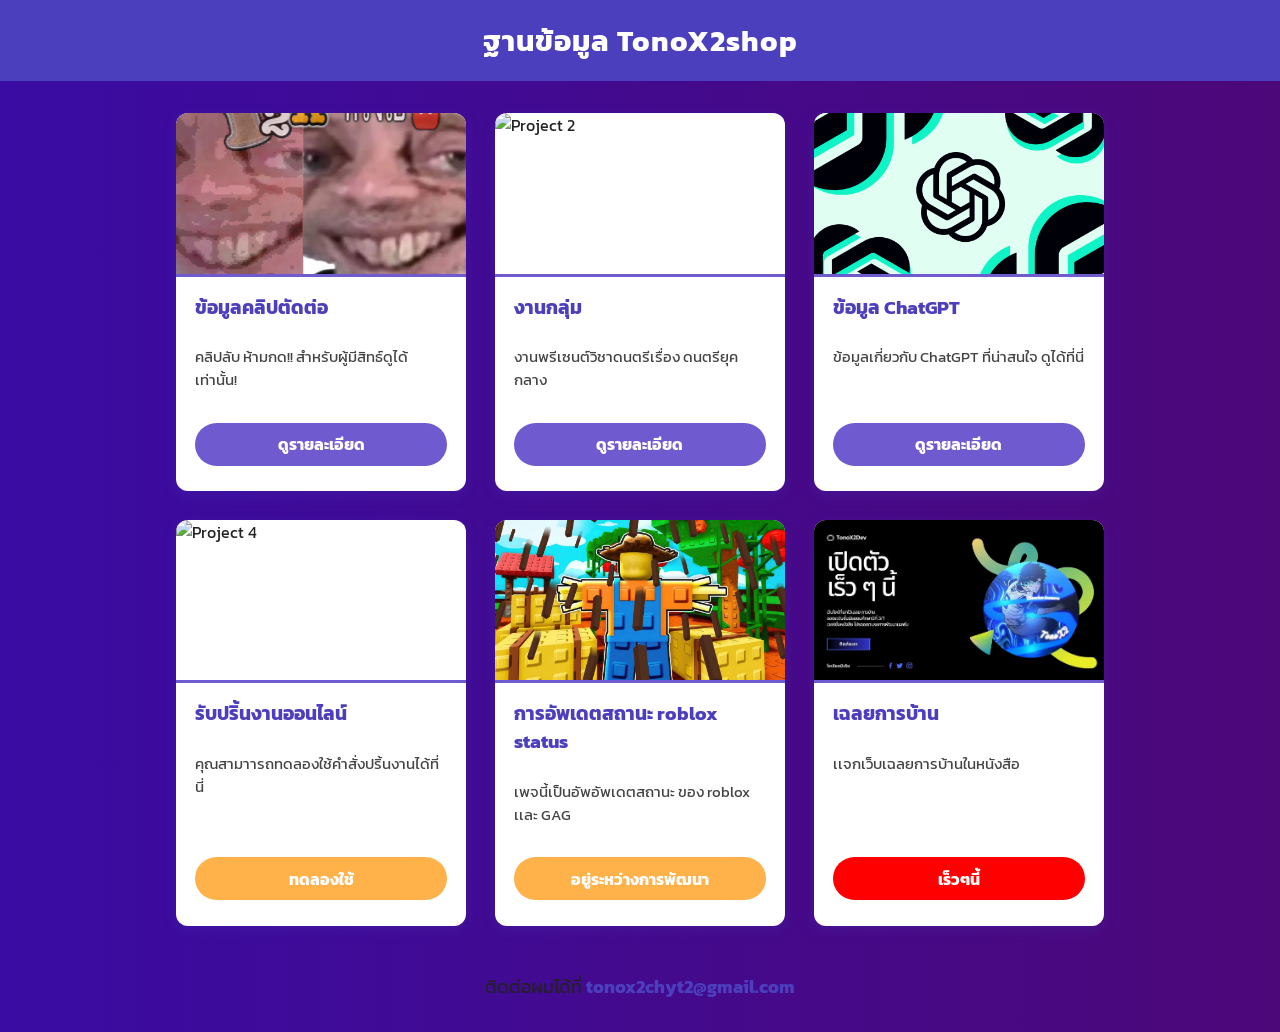
==== index.html @ cfdd5d26 "Update index.html" ====
<!DOCTYPE html>
    <html lang="th">
    <head>
      <style>
   body {
    margin: 0; padding: 0;
    background: linear-gradient(270deg, #3a0ca3, #720026, #3a0ca3);
    background-size: 600% 600%;
    animation: bgmove 15s ease infinite;
    color: #eee;
  }
  @keyframes bgmove {
    0% {background-position: 0% 50%;}
    50% {background-position: 100% 50%;}
    100% {background-position: 0% 50%;}
  }
    </style>
      
      <meta charset="UTF-8" />
      <meta name="viewport" content="width=device-width, initial-scale=1.0" />
      <title>TonoX2Shop - รวมผลงานของผม</title>
      <meta name="description" content="รวมผลงานของ TonoX2 บางส่วน สามารถเข้าลิงค์ไปชมได้นะครับ">

      <!-- Open Graph (Facebook / Discord) -->
      <meta property="og:title" content="TonoX2Shop - รวมผลงานของผม">
      <meta property="og:description" content="รวมผลงานของ TonoX2 บางส่วน สามารถเข้าลิงค์ไปชมได้นะครับ">
      <meta property="og:image" content="https://raw.githubusercontent.com/TonoX2Dev/TonoX2Dev.github.io/main/images/music_class_presentation.png">
      <meta property="og:url" content="https://tonox2dev.github.io">
      <meta property="og:type" content="website">

      <!-- Twitter -->
      <meta name="twitter:card" content="summary_large_image">
      <meta name="twitter:title" content="TonoX2Shop - รวมผลงานของผม">
      <meta name="twitter:description" content="รวมผลงานของ TonoX2 บางส่วน สามารถเข้าลิงค์ไปชมได้นะครับ">
      <meta name="twitter:image" content="https://raw.githubusercontent.com/TonoX2Dev/TonoX2Dev.github.io/main/images/music_class_presentation.png">

      <!-- Favicon -->
    <!-- ฟอนต์ไทย kanit จาก Google Fonts -->
    <link href="https://fonts.googleapis.com/css2?family=Kanit:ital,wght@0,100;0,200;0,300;0,400;0,500;0,600;0,700;0,800;0,900;1,100;1,200;1,300;1,400;1,500;1,600;1,700;1,800;1,900&display=swap" rel="stylesheet" />
    <link rel="icon" type="image/png" href="images/favicon.png" />


    <style>
      
      :root {
        --color-primary: #4b3fbd; /* น้ำเงินม่วงเข้ม */
        --color-secondary: #6f5acf; /* ม่วงอ่อน */
        --color-bg: #f0f2ff;
        --color-text: #222;
        --color-button: #6f5acf;
        --color-button-hover: #4b3fbd;
        --indev-color-button: #ffb14a;
        --coming-color-button: #ff0000;
      }

      * {
        box-sizing: border-box;
      }

      body {
        margin: 0; padding: 0;
        font-family: Kanit, Arial, sans-serif;
        background-color: var(--color-bg);
        color: var(--color-text);
      }

      header {
        background: var(--color-primary);
        color: white;
        padding: 1.2rem 2rem;
        text-align: center;
        font-weight: 700;
        font-size: 1.8rem;
        letter-spacing: 1px;
      }

      main {
        max-width: 960px;
        margin: 2rem auto;
        padding: 0 1rem;
      }

      .grid {
        display: grid;
        grid-template-columns: repeat(auto-fit,minmax(260px,1fr));
        gap: 1.8rem;
      }

      .card {
        background: white;
        border-radius: 12px;
        box-shadow: 0 4px 14px rgb(75 63 189 / 0.2);
        cursor: pointer;
        transition: transform 0.3s ease, box-shadow 0.3s ease;
        display: flex;
        flex-direction: column;
        overflow: hidden;
      }
      .card:hover {
        transform: translateY(-6px);
        box-shadow: 0 8px 24px rgb(75 63 189 / 0.35);
      }

      .card img {
        width: 100%;
        aspect-ratio: 16 / 9;
        object-fit: cover;
        border-bottom: 3px solid var(--color-secondary);
      }

      .card-content {
        padding: 1rem 1.2rem 1.6rem;
        flex-grow: 1;
        display: flex;
        flex-direction: column;
      }

      .card-content h3 {
        margin: 0 0 0.6rem;
        color: var(--color-primary);
        font-weight: 700;
      }

      .card-content p {
        flex-grow: 1;
        font-size: 0.95rem;
        color: #444;
      }

      .btn {
        display: inline-block;
        margin-top: 1rem;
        background: var(--color-button);
        color: white;
        padding: 0.6rem 1.6rem;
        font-weight: 700;
        border-radius: 30px;
        border: none;
        cursor: pointer;
        transition: background-color 0.3s ease;
        text-decoration: none;
        text-align: center;
        user-select: none;
      }

      .btn_dev {
        display: inline-block;
        margin-top: 1rem;
        background: var(--indev-color-button);
        color: white;
        padding: 0.6rem 1.6rem;
        font-weight: 700;
        border-radius: 30px;
        border: none;
        cursor: pointer;
        transition: background-color 0.3s ease;
        text-decoration: none;
        text-align: center;
        user-select: none;
      }
      .btn_coming
      {
          display: inline-block;
          margin-top: 1rem;
          background: var(--coming-color-button);
          color: white;
          padding: 0.6rem 1.6rem;
          font-weight: 700;
          border-radius: 30px;
          border: none;
          cursor: pointer;
          transition: background-color 0.3s ease;
          text-decoration: none;
          text-align: center;
          user-select: none;
        }

      .btn:hover {
        background: var(--color-button-hover);
      }

      /* ปุ่มใน header หรืออื่น ๆ */
      .btn-primary {
        background-color: var(--color-primary);
      }

      /* ส่วนติดต่อ */
      .contact {
        text-align: center;
        margin: 3rem 0 1rem;
        font-size: 1.1rem;
      }

      .contact a {
        color: var(--color-primary);
        text-decoration: none;
        font-weight: 700;
      }

      .contact a:hover {
        text-decoration: underline;
      }

      /* Responsive */
      @media (max-width: 600px) {
        header {
          font-size: 1.4rem;
        }
      }
    </style>
    </head>
    <body>

    <header>ฐานข้อมูล TonoX2shop</header>

    <main>
      <div class="grid">
        <!-- ตัวอย่างกล่องงาน/สินค้า -->
        <div class="card" onclick="handleCardClick(event, 'https://youtu.be/xvFZjo5PgG0?si=JhFrCjQNusd9g8Ye')">
          <img src="images/y2k.png" alt="Project 1" />
          <div class="card-content">
            <h3>ข้อมูลคลิปตัดต่อ</h3>
            <p>คลิปลับ ห้ามกด!! สำหรับผู้มีสิทธ์ดูได้เท่านั้น!</p>
            <a href="https://youtu.be/xvFZjo5PgG0?si=JhFrCjQNusd9g8Ye" target="_blank" class="btn">ดูรายละเอียด</a>
          </div>

        </div>
        <div class="card" onclick="handleCardClick(event, 'https://www.canva.com/design/DAGplbM7iLc/pMY-nE9Imperek8sJoZ10w/view?utm_content=DAGplbM7iLc&utm_campaign=designshare&utm_medium=link2&utm_source=uniquelinks&utlId=h901387b9e5')">
      <img src="images/music_class_presentation.gif" alt="Project 2" />
      <div class="card-content">
        <h3>งานกลุ่ม</h3>
        <p>งานพรีเซนต์วิชาดนตรีเรื่อง ดนตรียุคกลาง</p>
        <a href="https://www.canva.com/design/DAGplbM7iLc/pMY-nE9Imperek8sJoZ10w/view?utm_content=DAGplbM7iLc&utm_campaign=designshare&utm_medium=link2&utm_source=uniquelinks&utlId=h901387b9e5" target="_blank" class="btn">ดูรายละเอียด</a>
      </div>

    </div>
        <div class="card" onclick="handleCardClick(event, 'https://openai.com/blog/chatgpt')">
          <img src="images/chat_gpt.webp" alt="Project 3" />
          <div class="card-content">
            <h3>ข้อมูล ChatGPT</h3>
            <p>ข้อมูลเกี่ยวกับ ChatGPT ที่น่าสนใจ ดูได้ที่นี่</p>
            <a href="https://openai.com/blog/chatgpt" target="_blank" class="btn">ดูรายละเอียด</a>
          </div>
      
    </div><div class="card" onclick="handleCardClick(event, 'https://tonox2dev.github.io/page_printer.html')">
      <img src="images/free_Code.jpg" alt="Project 4" />
      <div class="card-content">
        <h3>รับปริ้นงานออนไลน์</h3>
        <p>คุณสามาารถทดลองใช้คำสั่งปริ้นงานได้ที่นี่</p>
        <a href="https://tonox2dev.github.io/page_printer.html" target="_blank" class="btn_dev">ทดลองใช้</a>
      </div>

    </div>
    <div class="card" onclick="handleCardClick(event, 'https://status.roblox.com')">
      <img src="images/gag.webp" alt="Project 5" />
      <div class="card-content">
        <h3>การอัพเดตสถานะ roblox status</h3>
        <p>เพจนี้เป็นอัพอัพเดตสถานะ ของ roblox เเละ GAG</p>
        <a href="https://status.roblox.com/" target="_blank" class="btn_dev">อยู่ระหว่างการพัฒนา</a>
      </div>

    </div>
    <div class="card" onclick="handleCardClick(event, ' ')">
      <img src="images/coming.jpg" alt="Project 3" />
      <div class="card-content">
        <h3>เฉลยการบ้าน</h3>
        <p>เเจกเว็บเฉลยการบ้านในหนังสือ</p>
        <a href="page_printer.html" target="_blank" class="btn_coming">เร็วๆนี้</a>
      </div>


    <script>
      function handleCardClick(event, link) {
        // ถ้าคลิกตรง <a> หรือลูกหลานของ <a> → ไม่ต้องทำอะไร
        if (event.target.closest('a')) return;
        window.open(link, '_blank');
      }
    </script>

          
        </div>

        <!-- เพิ่มกล่องงาน/สินค้าได้ตามต้องการ -->
      </div>

      <div class="contact">
        ติดต่อผมได้ที่ <a href="mailto:tonox2chyt2@gmail.com">tonox2chyt2@gmail.com</a>
      </div>
    </main>

    </body>
    </html>
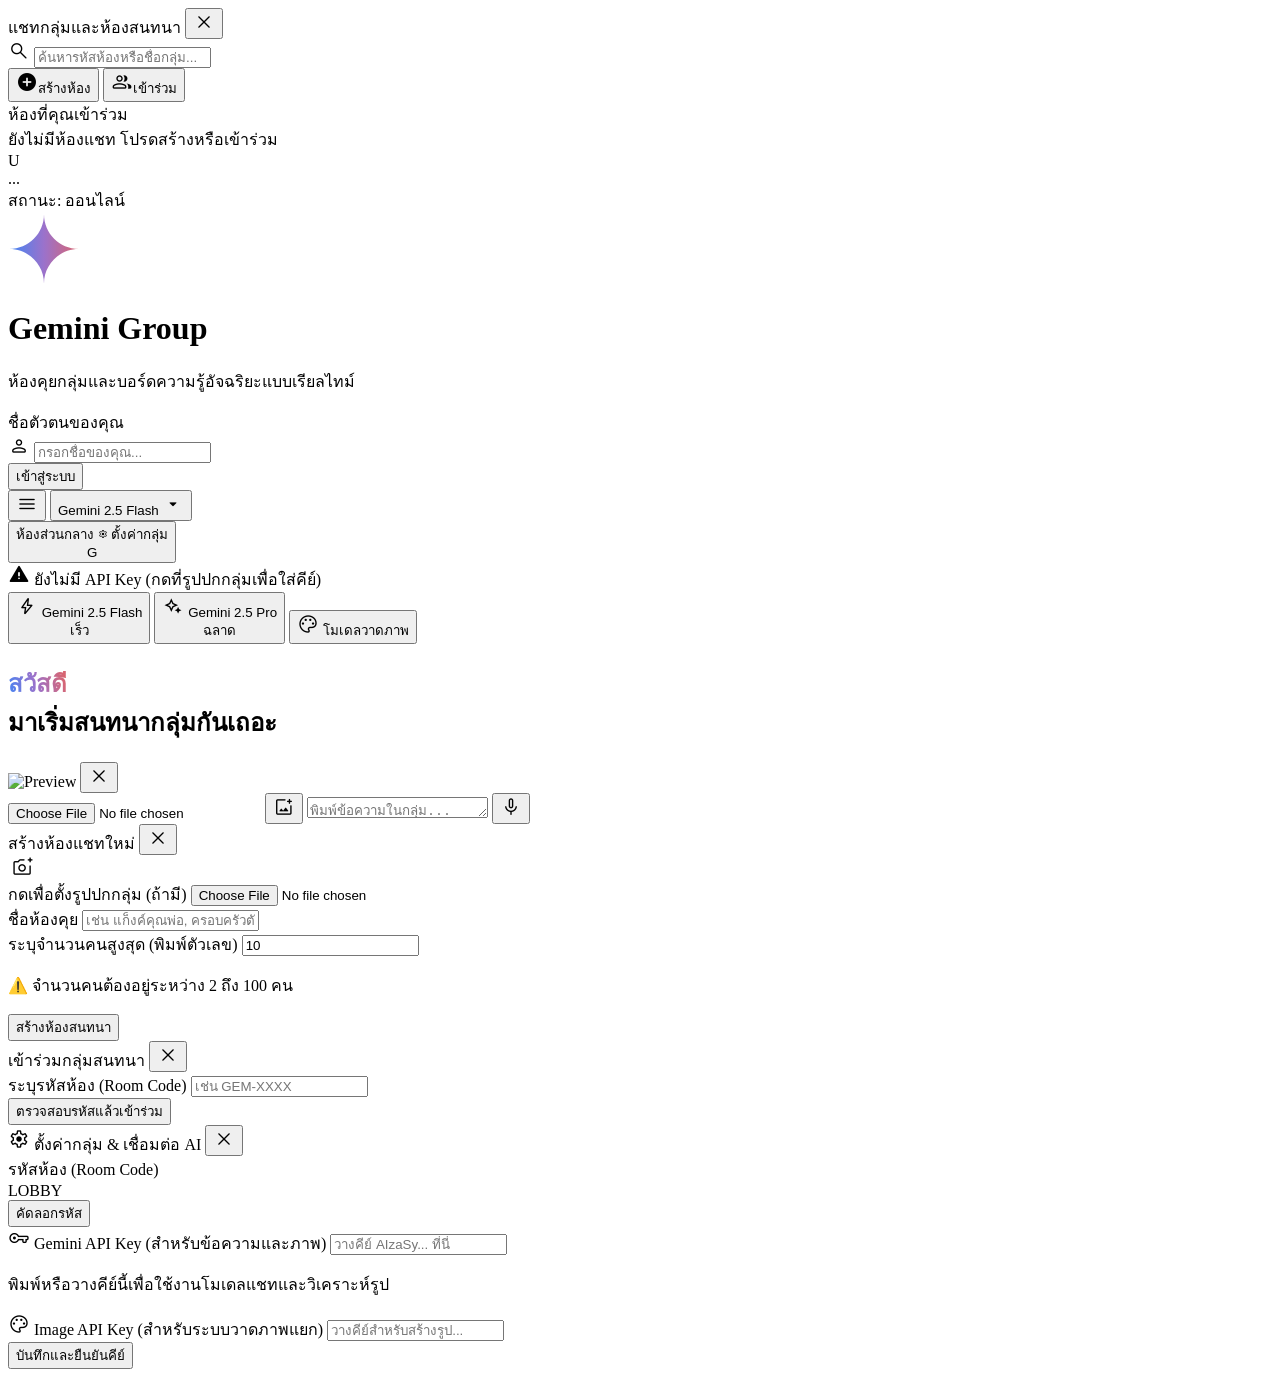
==== commit d4d307ed: "Update index.html" ====
--- a/index.html
+++ b/index.html
@@ -1,292 +1,1215 @@
-    <!DOCTYPE html>
-    <html lang="th">
-    <head>
-      <style>
-   body {
-    margin: 0; padding: 0;
-    background: linear-gradient(270deg, #3a0ca3, #720026, #3a0ca3);
-    background-size: 600% 600%;
-    animation: bgmove 15s ease infinite;
-    color: #eee;
-  }
-  @keyframes bgmove {
-    0% {background-position: 0% 50%;}
-    50% {background-position: 100% 50%;}
-    100% {background-position: 0% 50%;}
-  }
+<!DOCTYPE html>
+<html lang="th" class="h-full antialiased">
+
+<head>
+    <meta charset="UTF-8">
+    <meta name="viewport" content="width=device-width, initial-scale=1.0, maximum-scale=1.0, user-scalable=no">
+    <title>Gemini Group Chat</title>
+
+    <!-- Google Fonts & Material Symbols (Authentic Gemini UI) -->
+    <link rel="preconnect" href="https://fonts.googleapis.com">
+    <link rel="preconnect" href="https://fonts.gstatic.com" crossorigin>
+    <link
+        href="https://fonts.googleapis.com/css2?family=Google+Sans:wght@400;500;700&family=Inter:wght@400;500;600&display=swap"
+        rel="stylesheet">
+    <link rel="stylesheet"
+        href="https://fonts.googleapis.com/css2?family=Material+Symbols+Rounded:opsz,wght,FILL,GRAD@20..48,100..700,0..1,-50..200" />
+
+    <!-- Tailwind CSS -->
+    <script src="https://cdn.tailwindcss.com"></script>
+
+    <script>
+        tailwind.config = {
+            darkMode: 'class',
+            theme: {
+                extend: {
+                    fontFamily: {
+                        sans: ['"Google Sans"', '"Inter"', 'sans-serif'],
+                    },
+                    colors: {
+                        /* Authentic Google Gemini Dark Mode Colors */
+                        geminiBg: '#131314',
+                        geminiSurface: '#1E1F20',
+                        geminiSurfaceHover: '#333537',
+                        geminiPrimaryText: '#E3E3E3',
+                        geminiSecondaryText: '#C4C7C5',
+                        geminiBlue: '#A8C7FA',
+                        geminiBlueBg: '#1c2b42', /* Active message bubble */
+                        geminiBorder: '#444746',
+                        geminiActiveGreen: '#34A853',
+                        geminiErrorRed: '#F28B82'
+                    }
+                }
+            }
+        }
+    </script>
+
+    <style>
+        /* Minimalist Scrollbar */
+        ::-webkit-scrollbar {
+            width: 4px;
+            height: 4px;
+        }
+
+        ::-webkit-scrollbar-track {
+            background: transparent;
+        }
+
+        ::-webkit-scrollbar-thumb {
+            background: #444746;
+            border-radius: 4px;
+        }
+
+        ::-webkit-scrollbar-thumb:hover {
+            background: #C4C7C5;
+        }
+
+        /* Authentic Gemini Text Gradient */
+        .gemini-gradient-text {
+            background: linear-gradient(74deg, #4285f4 0%, #9b72cb 25%, #d96570 50%, #4285f4 100%);
+            background-size: 200% auto;
+            background-clip: text;
+            /* standard property for compatibility */
+            -webkit-background-clip: text;
+            -webkit-text-fill-color: transparent;
+            animation: textShine 4s linear infinite;
+        }
+
+        @keyframes textShine {
+            0% {
+                background-position: 0% center;
+            }
+
+            100% {
+                background-position: 200% center;
+            }
+        }
+
+        /* Prevent overscroll bounce on mobile */
+        body {
+            overscroll-behavior-y: none;
+        }
+
+        .material-symbols-rounded {
+            font-variation-settings: 'FILL' 0, 'wght' 300, 'GRAD' 0, 'opsz' 24;
+            font-size: 22px;
+        }
+
+        .material-symbols-rounded.filled {
+            font-variation-settings: 'FILL' 1;
+        }
+
+        /* Classic White Dots Loading Animation */
+        .dot-flashing {
+            width: 6px;
+            height: 6px;
+            border-radius: 50%;
+            background-color: #C4C7C5;
+            animation: dotFlashing 1s infinite linear alternate;
+        }
+
+        .dot-flashing:nth-child(2) {
+            animation-delay: 0.3s;
+        }
+
+        .dot-flashing:nth-child(3) {
+            animation-delay: 0.6s;
+        }
+
+        @keyframes dotFlashing {
+            0% {
+                background-color: #444746;
+                transform: translateY(0);
+            }
+
+            50%,
+            100% {
+                background-color: #E3E3E3;
+                transform: translateY(-4px);
+            }
+        }
     </style>
-      
-      <meta charset="UTF-8" />
-      <meta name="viewport" content="width=device-width, initial-scale=1.0" />
-      <title>TonoX2Shop - รวมผลงานของผม</title>
-      <meta name="description" content="รวมผลงานของ TonoX2 บางส่วน สามารถเข้าลิงค์ไปชมได้นะครับ">
-
-      <!-- Open Graph (Facebook / Discord) -->
-      <meta property="og:title" content="TonoX2Shop - รวมผลงานของผม">
-      <meta property="og:description" content="รวมผลงานของ TonoX2 บางส่วน สามารถเข้าลิงค์ไปชมได้นะครับ">
-      <meta property="og:image" content="https://raw.githubusercontent.com/TonoX2Dev/TonoX2Dev.github.io/main/images/music_class_presentation.png">
-      <meta property="og:url" content="https://tonox2dev.github.io">
-      <meta property="og:type" content="website">
-
-      <!-- Twitter -->
-      <meta name="twitter:card" content="summary_large_image">
-      <meta name="twitter:title" content="TonoX2Shop - รวมผลงานของผม">
-      <meta name="twitter:description" content="รวมผลงานของ TonoX2 บางส่วน สามารถเข้าลิงค์ไปชมได้นะครับ">
-      <meta name="twitter:image" content="https://raw.githubusercontent.com/TonoX2Dev/TonoX2Dev.github.io/main/images/music_class_presentation.png">
-
-      <!-- Favicon -->
-    <!-- ฟอนต์ไทย kanit จาก Google Fonts -->
-    <link href="https://fonts.googleapis.com/css2?family=Kanit:ital,wght@0,100;0,200;0,300;0,400;0,500;0,600;0,700;0,800;0,900;1,100;1,200;1,300;1,400;1,500;1,600;1,700;1,800;1,900&display=swap" rel="stylesheet" />
-    <link rel="icon" type="image/png" href="images/favicon.png" />
-
-
-    <style>
-      
-      :root {
-        --color-primary: #4b3fbd; /* น้ำเงินม่วงเข้ม */
-        --color-secondary: #6f5acf; /* ม่วงอ่อน */
-        --color-bg: #f0f2ff;
-        --color-text: #222;
-        --color-button: #6f5acf;
-        --color-button-hover: #4b3fbd;
-        --indev-color-button: #ffb14a;
-        --coming-color-button: #ff0000;
-      }
-
-      * {
-        box-sizing: border-box;
-      }
-
-      body {
-        margin: 0; padding: 0;
-        font-family: Kanit, Arial, sans-serif;
-        background-color: var(--color-bg);
-        color: var(--color-text);
-      }
-
-      header {
-        background: var(--color-primary);
-        color: white;
-        padding: 1.2rem 2rem;
-        text-align: center;
-        font-weight: 700;
-        font-size: 1.8rem;
-        letter-spacing: 1px;
-      }
-
-      main {
-        max-width: 960px;
-        margin: 2rem auto;
-        padding: 0 1rem;
-      }
-
-      .grid {
-        display: grid;
-        grid-template-columns: repeat(auto-fit,minmax(260px,1fr));
-        gap: 1.8rem;
-      }
-
-      .card {
-        background: white;
-        border-radius: 12px;
-        box-shadow: 0 4px 14px rgb(75 63 189 / 0.2);
-        cursor: pointer;
-        transition: transform 0.3s ease, box-shadow 0.3s ease;
-        display: flex;
-        flex-direction: column;
-        overflow: hidden;
-      }
-      .card:hover {
-        transform: translateY(-6px);
-        box-shadow: 0 8px 24px rgb(75 63 189 / 0.35);
-      }
-
-      .card img {
-        width: 100%;
-        aspect-ratio: 16 / 9;
-        object-fit: cover;
-        border-bottom: 3px solid var(--color-secondary);
-      }
-
-      .card-content {
-        padding: 1rem 1.2rem 1.6rem;
-        flex-grow: 1;
-        display: flex;
-        flex-direction: column;
-      }
-
-      .card-content h3 {
-        margin: 0 0 0.6rem;
-        color: var(--color-primary);
-        font-weight: 700;
-      }
-
-      .card-content p {
-        flex-grow: 1;
-        font-size: 0.95rem;
-        color: #444;
-      }
-
-      .btn {
-        display: inline-block;
-        margin-top: 1rem;
-        background: var(--color-button);
-        color: white;
-        padding: 0.6rem 1.6rem;
-        font-weight: 700;
-        border-radius: 30px;
-        border: none;
-        cursor: pointer;
-        transition: background-color 0.3s ease;
-        text-decoration: none;
-        text-align: center;
-        user-select: none;
-      }
-
-      .btn_dev {
-        display: inline-block;
-        margin-top: 1rem;
-        background: var(--indev-color-button);
-        color: white;
-        padding: 0.6rem 1.6rem;
-        font-weight: 700;
-        border-radius: 30px;
-        border: none;
-        cursor: pointer;
-        transition: background-color 0.3s ease;
-        text-decoration: none;
-        text-align: center;
-        user-select: none;
-      }
-      .btn_coming
-      {
-          display: inline-block;
-          margin-top: 1rem;
-          background: var(--coming-color-button);
-          color: white;
-          padding: 0.6rem 1.6rem;
-          font-weight: 700;
-          border-radius: 30px;
-          border: none;
-          cursor: pointer;
-          transition: background-color 0.3s ease;
-          text-decoration: none;
-          text-align: center;
-          user-select: none;
-        }
-
-      .btn:hover {
-        background: var(--color-button-hover);
-      }
-
-      /* ปุ่มใน header หรืออื่น ๆ */
-      .btn-primary {
-        background-color: var(--color-primary);
-      }
-
-      /* ส่วนติดต่อ */
-      .contact {
-        text-align: center;
-        margin: 3rem 0 1rem;
-        font-size: 1.1rem;
-      }
-
-      .contact a {
-        color: var(--color-primary);
-        text-decoration: none;
-        font-weight: 700;
-      }
-
-      .contact a:hover {
-        text-decoration: underline;
-      }
-
-      /* Responsive */
-      @media (max-width: 600px) {
-        header {
-          font-size: 1.4rem;
-        }
-      }
-    </style>
-    </head>
-    <body>
-
-    <header>ฐานข้อมูล TonoX2shop</header>
-
-    <main>
-      <div class="grid">
-        <!-- ตัวอย่างกล่องงาน/สินค้า -->
-        <div class="card" onclick="handleCardClick(event, 'https://youtu.be/xvFZjo5PgG0?si=JhFrCjQNusd9g8Ye')">
-          <img src="images/y2k.png" alt="Project 1" />
-          <div class="card-content">
-            <h3>ข้อมูลคลิปตัดต่อ</h3>
-            <p>คลิปลับ ห้ามกด!! สำหรับผู้มีสิทธ์ดูได้เท่านั้น!</p>
-            <a href="https://youtu.be/xvFZjo5PgG0?si=JhFrCjQNusd9g8Ye" target="_blank" class="btn">ดูรายละเอียด</a>
-          </div>
-
+</head>
+
+<body
+    class="h-full w-full bg-neutral-950 text-geminiPrimaryText font-sans flex items-center justify-center m-0 p-0 overflow-hidden">
+
+    <!-- MAIN APP CONTAINER (Locked Mobile Frame) -->
+    <div
+        class="relative w-full max-w-[430px] h-full sm:h-[92%] sm:max-h-[860px] bg-geminiBg sm:rounded-[40px] sm:border sm:border-geminiBorder overflow-hidden flex flex-col shadow-2xl transition-all">
+
+        <!-- ================= SIDEBAR (Drawer Menu) ================= -->
+        <div id="sidebar"
+            class="absolute inset-y-0 left-0 w-4/5 max-w-[340px] bg-[#1e1f20] border-r border-geminiBorder z-40 transform -translate-x-full transition-transform duration-300 ease-out flex flex-col">
+            <!-- Sidebar Header -->
+            <div class="p-4 border-b border-geminiBorder flex items-center justify-between">
+                <span class="font-medium text-sm text-geminiSecondaryText tracking-wider">แชทกลุ่มและห้องสนทนา</span>
+                <button onclick="toggleSidebar()"
+                    class="w-8 h-8 rounded-full flex items-center justify-center hover:bg-geminiSurfaceHover text-geminiSecondaryText">
+                    <span class="material-symbols-rounded">close</span>
+                </button>
+            </div>
+
+            <!-- Global Search and Room Buttons -->
+            <div class="p-4 space-y-3">
+                <div class="relative">
+                    <span class="absolute inset-y-0 left-3 flex items-center text-geminiSecondaryText">
+                        <span class="material-symbols-rounded text-sm">search</span>
+                    </span>
+                    <input type="text" id="roomSearchInput" placeholder="ค้นหารหัสห้องหรือชื่อกลุ่ม..."
+                        class="w-full bg-geminiBg pl-9 pr-4 py-2 rounded-xl text-xs outline-none border border-geminiBorder focus:border-geminiBlue text-geminiPrimaryText">
+                </div>
+                <div class="grid grid-cols-2 gap-2">
+                    <button onclick="openCreateModal()"
+                        class="flex items-center justify-center gap-1.5 py-2 px-3 bg-geminiBlue text-geminiBg rounded-xl font-medium text-xs hover:bg-[#b9d3fa] transition-colors">
+                        <span class="material-symbols-rounded text-xs filled">add_circle</span>สร้างห้อง
+                    </button>
+                    <button onclick="openJoinModal()"
+                        class="flex items-center justify-center gap-1.5 py-2 px-3 bg-[#333537] text-geminiPrimaryText rounded-xl font-medium text-xs hover:bg-neutral-700 border border-geminiBorder transition-colors">
+                        <span class="material-symbols-rounded text-xs">group</span>เข้าร่วม
+                    </button>
+                </div>
+            </div>
+
+            <!-- Rooms Scroll Area -->
+            <div class="flex-1 overflow-y-auto px-2">
+                <div class="px-3 py-1.5 text-[11px] font-bold tracking-wider text-neutral-500 uppercase">
+                    ห้องที่คุณเข้าร่วม</div>
+                <div id="joinedRoomsList" class="space-y-1">
+                    <!-- Room list dynamic injection -->
+                    <div class="text-xs text-center text-geminiSecondaryText py-6">ยังไม่มีห้องแชท โปรดสร้างหรือเข้าร่วม
+                    </div>
+                </div>
+            </div>
+
+            <!-- User Profile Area (Bottom) -->
+            <div class="p-4 border-t border-geminiBorder bg-geminiBg">
+                <div class="flex items-center gap-2.5">
+                    <div id="userProfileAvatar"
+                        class="w-9 h-9 rounded-full bg-teal-600 flex items-center justify-center font-bold text-sm text-white">
+                        U</div>
+                    <div class="flex-1 min-w-0">
+                        <div id="userProfileName" class="text-xs font-medium text-geminiPrimaryText truncate">...</div>
+                        <span class="text-[10px] text-neutral-500">สถานะ: ออนไลน์</span>
+                    </div>
+                </div>
+            </div>
         </div>
-        <div class="card" onclick="handleCardClick(event, 'https://www.canva.com/design/DAGplbM7iLc/pMY-nE9Imperek8sJoZ10w/view?utm_content=DAGplbM7iLc&utm_campaign=designshare&utm_medium=link2&utm_source=uniquelinks&utlId=h901387b9e5')">
-      <img src="images/music_class_presentation.gif" alt="Project 2" />
-      <div class="card-content">
-        <h3>งานกลุ่ม</h3>
-        <p>งานพรีเซนต์วิชาดนตรีเรื่อง ดนตรียุคกลาง</p>
-        <a href="https://www.canva.com/design/DAGplbM7iLc/pMY-nE9Imperek8sJoZ10w/view?utm_content=DAGplbM7iLc&utm_campaign=designshare&utm_medium=link2&utm_source=uniquelinks&utlId=h901387b9e5" target="_blank" class="btn">ดูรายละเอียด</a>
-      </div>
+
+        <!-- Sidebar Overlay -->
+        <div id="sidebarOverlay"
+            class="absolute inset-0 bg-black/50 z-30 opacity-0 pointer-events-none transition-opacity duration-300"
+            onclick="toggleSidebar()"></div>
+
+
+        <!-- ================= LOBBY / SETUP SCREEN ================= -->
+        <div id="setupScreen"
+            class="absolute inset-0 z-30 flex flex-col items-center justify-center p-6 bg-geminiBg transition-opacity duration-300">
+            <div class="flex flex-col items-center mb-10 text-center">
+                <svg width="72" height="72" viewBox="0 0 24 24" fill="none" xmlns="http://www.w3.org/2000/svg"
+                    class="mb-4 animate-pulse">
+                    <path
+                        d="M12.0001 0.444336C12.0001 6.82684 17.1731 12.0001 23.5556 12.0001C17.1731 12.0001 12.0001 17.1731 12.0001 23.5556C12.0001 17.1731 6.82736 12.0001 0.444336 12.0001C6.82736 12.0001 12.0001 6.82684 12.0001 0.444336Z"
+                        fill="url(#geminiGrad)" />
+                    <defs>
+                        <linearGradient id="geminiGrad" x1="0.44" y1="12" x2="23.55" y2="12"
+                            gradientUnits="userSpaceOnUse">
+                            <stop offset="0%" stop-color="#4285F4" />
+                            <stop offset="50%" stop-color="#9B72CB" />
+                            <stop offset="100%" stop-color="#D96570" />
+                        </linearGradient>
+                    </defs>
+                </svg>
+                <h1 class="text-3xl font-medium tracking-tight">Gemini Group</h1>
+                <p class="text-geminiSecondaryText text-sm mt-1">ห้องคุยกลุ่มและบอร์ดความรู้อัจฉริยะแบบเรียลไทม์</p>
+            </div>
+
+            <div class="w-full space-y-4 max-w-[280px]">
+                <div>
+                    <label
+                        class="block text-xs font-medium text-geminiSecondaryText ml-1 mb-1.5">ชื่อตัวตนของคุณ</label>
+                    <div
+                        class="bg-[#1e1f20] rounded-2xl px-4 py-3 border border-transparent focus-within:border-geminiBorder transition-colors flex items-center">
+                        <span class="material-symbols-rounded text-geminiSecondaryText mr-3 text-base">person</span>
+                        <input type="text" id="userNameInput" placeholder="กรอกชื่อของคุณ..."
+                            class="bg-transparent w-full outline-none text-geminiPrimaryText text-sm">
+                    </div>
+                </div>
+
+                <button onclick="saveIdentity()"
+                    class="w-full bg-geminiBlue text-geminiBg font-medium py-3.5 rounded-full hover:bg-[#b9d3fa] transition-colors mt-2 text-sm">
+                    เข้าสู่ระบบ
+                </button>
+            </div>
+        </div>
+
+
+        <!-- ================= MAIN CHAT AREA ================= -->
+        <div id="mainChatScreen"
+            class="absolute inset-0 z-20 flex flex-col bg-geminiBg opacity-0 pointer-events-none transition-opacity duration-300">
+
+            <!-- Header -->
+            <header
+                class="flex items-center justify-between px-3 h-14 flex-shrink-0 border-b border-geminiBorder/40 bg-geminiBg z-10">
+                <div class="flex items-center gap-1">
+                    <button
+                        class="w-9 h-9 rounded-full flex items-center justify-center hover:bg-geminiSurface text-geminiSecondaryText relative"
+                        onclick="toggleSidebar()">
+                        <span class="material-symbols-rounded">menu</span>
+                        <span id="sidebarAlertDot"
+                            class="absolute top-2.5 right-2.5 w-2 h-2 bg-geminiErrorRed rounded-full hidden"></span>
+                    </button>
+
+                    <!-- AI Model Selector -->
+                    <button id="modelBtn" onclick="toggleModelDropdown()"
+                        class="flex items-center gap-1 hover:bg-geminiSurface px-2.5 py-1.5 rounded-lg transition-colors">
+                        <span id="currentModelDisplay" class="font-medium text-sm text-geminiSecondaryText">Gemini 2.5
+                            Flash</span>
+                        <span class="material-symbols-rounded text-base text-geminiSecondaryText">arrow_drop_down</span>
+                    </button>
+                </div>
+
+                <!-- Active Room Profile (Clickable for Settings) -->
+                <button onclick="openGroupSettings()"
+                    class="flex items-center gap-2 hover:bg-geminiSurface px-2 py-1 rounded-xl transition-colors cursor-pointer group text-right">
+                    <div class="flex flex-col items-end">
+                        <span id="activeRoomTitle"
+                            class="text-xs font-semibold text-geminiPrimaryText truncate max-w-[100px] group-hover:text-geminiBlue transition-colors">ห้องส่วนกลาง</span>
+                        <span id="roomCodeBadge"
+                            class="text-[9px] text-geminiSecondaryText flex items-center gap-0.5"><span
+                                class="material-symbols-rounded" style="font-size:10px">settings</span>
+                            ตั้งค่ากลุ่ม</span>
+                    </div>
+                    <div id="activeRoomAvatar"
+                        class="w-8 h-8 rounded-full bg-indigo-600 flex items-center justify-center text-xs font-bold text-white shadow-inner overflow-hidden border border-geminiBorder">
+                        <!-- Avatar initals or image goes here -->
+                        G
+                    </div>
+                </button>
+            </header>
+
+            <!-- API warning banner -->
+            <div id="apiWarningBanner"
+                class="bg-amber-950/40 border-b border-amber-500/20 px-4 py-2 flex items-center justify-between text-amber-200 text-xs hidden cursor-pointer"
+                onclick="openGroupSettings()">
+                <span class="truncate pr-2 flex items-center gap-1">
+                    <span class="material-symbols-rounded text-xs text-amber-500 filled font-bold">warning</span>
+                    ยังไม่มี API Key (กดที่รูปปกกลุ่มเพื่อใส่คีย์)
+                </span>
+            </div>
+
+            <!-- Model Selection Dropdown Menu -->
+            <div id="modelDropdown"
+                class="absolute top-13 left-13 bg-[#1e1f20] border border-[#333537] rounded-xl p-1.5 w-52 shadow-xl hidden z-50 flex-col gap-1">
+                <button onclick="selectModel('gemini-2.5-flash', 'Gemini 2.5 Flash')"
+                    class="flex items-center justify-between px-3 py-2 hover:bg-geminiSurfaceHover rounded-lg w-full text-left text-xs">
+                    <div class="flex items-center gap-2">
+                        <span class="material-symbols-rounded text-base text-geminiBlue">bolt</span>
+                        <span class="text-geminiPrimaryText font-medium">Gemini 2.5 Flash</span>
+                    </div>
+                    <span class="text-[10px] bg-neutral-800 text-geminiBlue px-1 py-0.5 rounded">เร็ว</span>
+                </button>
+                <button onclick="selectModel('gemini-2.5-pro', 'Gemini 2.5 Pro')"
+                    class="flex items-center justify-between px-3 py-2 hover:bg-geminiSurfaceHover rounded-lg w-full text-left text-xs">
+                    <div class="flex items-center gap-2">
+                        <span class="material-symbols-rounded text-base text-purple-400">magic_button</span>
+                        <span class="text-geminiPrimaryText font-medium">Gemini 2.5 Pro</span>
+                    </div>
+                    <span class="text-[10px] bg-neutral-800 text-purple-400 px-1 py-0.5 rounded">ฉลาด</span>
+                </button>
+                <button onclick="selectModel('gemini-3.1-flash-image-preview', 'สร้างรูปภาพ AI')"
+                    class="flex items-center justify-between px-3 py-2 hover:bg-geminiSurfaceHover rounded-lg w-full text-left text-xs">
+                    <div class="flex items-center gap-2">
+                        <span class="material-symbols-rounded text-base text-pink-400">palette</span>
+                        <span class="text-geminiPrimaryText font-medium">โมเดลวาดภาพ</span>
+                    </div>
+                </button>
+            </div>
+
+            <!-- Chat Viewport -->
+            <div id="chatViewport" class="flex-1 overflow-y-auto px-4 pb-4 flex flex-col">
+
+                <!-- Welcome/Intro Home view -->
+                <div id="welcomeState" class="flex flex-col mt-12 mb-8 px-1">
+                    <h2 class="text-[32px] font-medium leading-tight mb-2 tracking-tight">
+                        <span class="gemini-gradient-text" id="greetingName">สวัสดี</span><br>
+                        <span class="text-[#444746] font-normal">มาเริ่มสนทนากลุ่มกันเถอะ</span>
+                    </h2>
+                </div>
+
+                <!-- Messages Stream List -->
+                <div id="messageList" class="flex flex-col gap-6 py-4"></div>
+
+                <!-- Others typing indicator stream container -->
+                <div id="othersTypingArea" class="flex flex-col gap-1 text-[11px] text-neutral-500 pl-8 mb-2"></div>
+
+            </div>
+
+            <!-- Bottom Input Field Pill Container -->
+            <div class="px-4 pb-4 pt-1 bg-geminiBg w-full flex-shrink-0 relative">
+
+                <!-- Image Attachment Preview Box -->
+                <div id="attachmentPreview" class="hidden mb-3 ml-2 flex items-center gap-2">
+                    <div class="relative w-14 h-14 rounded-xl overflow-hidden border border-geminiBorder shadow-lg">
+                        <img id="previewImageElement" src="" class="w-full h-full object-cover" alt="Preview">
+                        <button onclick="clearAttachment()"
+                            class="absolute top-1 right-1 w-5 h-5 bg-black/70 rounded-full flex items-center justify-center text-white hover:bg-black transition-colors">
+                            <span class="material-symbols-rounded text-[14px]">close</span>
+                        </button>
+                    </div>
+                </div>
+
+                <!-- Input Field -->
+                <div
+                    class="bg-geminiSurface rounded-[28px] pr-2 pl-1.5 py-1 flex items-end min-h-[52px] focus-within:bg-[#252628] transition-colors border border-geminiBorder/40">
+
+                    <input type="file" id="imageUploadInput" accept="image/*" class="hidden"
+                        onchange="handleImageSelection(event)">
+                    <button onclick="document.getElementById('imageUploadInput').click()"
+                        class="w-10 h-10 flex-shrink-0 flex items-center justify-center text-geminiSecondaryText hover:text-geminiPrimaryText hover:bg-white/5 rounded-full transition-colors mb-0.5">
+                        <span class="material-symbols-rounded">add_photo_alternate</span>
+                    </button>
+
+                    <textarea id="chatInput" rows="1" placeholder="พิมพ์ข้อความในกลุ่ม..."
+                        class="flex-1 bg-transparent text-geminiPrimaryText placeholder-neutral-500 outline-none resize-none py-3 px-2 max-h-[120px] text-sm leading-relaxed"
+                        oninput="handleInputState(this)"></textarea>
+
+                    <button id="sendActionBtn" onclick="handleSendClick()"
+                        class="w-10 h-10 flex-shrink-0 flex items-center justify-center text-geminiSecondaryText hover:bg-white/5 rounded-full transition-colors mb-0.5">
+                        <span id="sendActionIcon" class="material-symbols-rounded">mic</span>
+                    </button>
+                </div>
+            </div>
+
+        </div>
+
+        <!-- ================= MODAL: CREATE ROOM ================= -->
+        <div id="createRoomModal"
+            class="absolute inset-0 bg-black/65 z-50 flex items-center justify-center p-6 opacity-0 pointer-events-none transition-opacity duration-300">
+            <div
+                class="bg-geminiSurface rounded-[24px] border border-geminiBorder w-full max-w-[320px] p-5 space-y-4 shadow-2xl">
+                <div class="flex items-center justify-between mb-2">
+                    <span class="font-medium text-sm text-geminiPrimaryText">สร้างห้องแชทใหม่</span>
+                    <button onclick="closeModal('createRoomModal')"
+                        class="text-geminiSecondaryText hover:text-white"><span
+                            class="material-symbols-rounded">close</span></button>
+                </div>
+
+                <!-- Circular Upload Avatar -->
+                <div class="flex flex-col items-center justify-center mb-1">
+                    <div class="relative w-16 h-16 rounded-full bg-geminiBg border border-geminiBorder overflow-hidden cursor-pointer flex items-center justify-center hover:bg-[#333537] transition-colors"
+                        onclick="document.getElementById('roomAvatarUpload').click()">
+                        <img id="roomAvatarPreview" src="" class="hidden w-full h-full object-cover">
+                        <span class="material-symbols-rounded text-geminiSecondaryText text-2xl"
+                            id="roomAvatarIcon">add_a_photo</span>
+                    </div>
+                    <span class="text-[10px] text-geminiSecondaryText mt-1.5">กดเพื่อตั้งรูปปกกลุ่ม (ถ้ามี)</span>
+                    <input type="file" id="roomAvatarUpload" accept="image/*" class="hidden"
+                        onchange="handleRoomAvatarUpload(event)">
+                </div>
+
+                <div class="space-y-3">
+                    <div>
+                        <label class="block text-[11px] font-medium text-geminiSecondaryText mb-1">ชื่อห้องคุย</label>
+                        <input type="text" id="newRoomName" placeholder="เช่น แก็งค์คุณพ่อ, ครอบครัวตัวดี"
+                            class="w-full bg-geminiBg px-3 py-2.5 rounded-xl text-xs outline-none border border-geminiBorder focus:border-geminiBlue text-geminiPrimaryText">
+                    </div>
+                    <div>
+                        <label class="block text-[11px] font-medium text-geminiSecondaryText mb-1">ระบุจำนวนคนสูงสุด
+                            (พิมพ์ตัวเลข)</label>
+                        <input type="number" id="newRoomMax" placeholder="2-100" value="10"
+                            oninput="validateMemberLimit()"
+                            class="w-full bg-geminiBg px-3 py-2.5 rounded-xl text-xs outline-none border border-geminiBorder focus:border-geminiBlue text-geminiPrimaryText">
+                        <p id="memberWarning" class="text-geminiErrorRed text-[10px] mt-1 hidden font-medium">⚠️
+                            จำนวนคนต้องอยู่ระหว่าง 2 ถึง 100 คน</p>
+                    </div>
+                </div>
+
+                <button id="btnSubmitCreate" onclick="submitCreateRoom()"
+                    class="w-full bg-geminiBlue text-geminiBg font-semibold py-3 rounded-xl hover:bg-[#b9d3fa] text-xs transition-colors mt-2">
+                    สร้างห้องสนทนา
+                </button>
+            </div>
+        </div>
+
+        <!-- ================= MODAL: JOIN ROOM ================= -->
+        <div id="joinRoomModal"
+            class="absolute inset-0 bg-black/65 z-50 flex items-center justify-center p-6 opacity-0 pointer-events-none transition-opacity duration-300">
+            <div
+                class="bg-geminiSurface rounded-[24px] border border-geminiBorder w-full max-w-[320px] p-5 space-y-4 shadow-2xl">
+                <div class="flex items-center justify-between">
+                    <span class="font-medium text-sm text-geminiPrimaryText">เข้าร่วมกลุ่มสนทนา</span>
+                    <button onclick="closeModal('joinRoomModal')"
+                        class="text-geminiSecondaryText hover:text-white"><span
+                            class="material-symbols-rounded">close</span></button>
+                </div>
+
+                <div class="space-y-3">
+                    <div>
+                        <label class="block text-[11px] font-medium text-geminiSecondaryText mb-1">ระบุรหัสห้อง (Room
+                            Code)</label>
+                        <input type="text" id="joinRoomCode" placeholder="เช่น GEM-XXXX"
+                            class="w-full bg-geminiBg px-3 py-2.5 rounded-xl text-xs outline-none border border-geminiBorder focus:border-geminiBlue text-geminiPrimaryText uppercase tracking-wider">
+                    </div>
+                </div>
+
+                <button onclick="submitJoinRoom()"
+                    class="w-full bg-geminiBlue text-geminiBg font-semibold py-3 rounded-xl hover:bg-[#b9d3fa] text-xs transition-colors mt-2">
+                    ตรวจสอบรหัสแล้วเข้าร่วม
+                </button>
+            </div>
+        </div>
+
+        <!-- ================= MODAL: GROUP SETTINGS (API KEY) ================= -->
+        <div id="groupSettingsModal"
+            class="absolute inset-0 bg-black/75 z-50 flex flex-col items-center justify-end sm:justify-center p-0 sm:p-6 opacity-0 pointer-events-none transition-opacity duration-300">
+            <div
+                class="bg-geminiSurface sm:rounded-[24px] rounded-t-[24px] border border-geminiBorder w-full max-w-[430px] p-5 space-y-4 shadow-2xl pb-10 sm:pb-5">
+                <div class="flex items-center justify-between border-b border-geminiBorder/40 pb-3">
+                    <span class="font-medium text-sm text-geminiPrimaryText flex items-center gap-1.5">
+                        <span class="material-symbols-rounded text-lg">settings</span> ตั้งค่ากลุ่ม & เชื่อมต่อ AI
+                    </span>
+                    <button onclick="closeModal('groupSettingsModal')"
+                        class="text-geminiSecondaryText hover:text-white"><span
+                            class="material-symbols-rounded">close</span></button>
+                </div>
+
+                <div
+                    class="flex justify-between items-center bg-geminiBg px-3 py-2 rounded-xl border border-geminiBorder/40">
+                    <div>
+                        <div class="text-[10px] text-geminiSecondaryText">รหัสห้อง (Room Code)</div>
+                        <div id="settingsRoomCodeDisplay"
+                            class="text-sm font-semibold text-geminiPrimaryText tracking-wider">LOBBY</div>
+                    </div>
+                    <button onclick="copyRoomCode()"
+                        class="text-[11px] bg-geminiSurfaceHover px-2 py-1.5 rounded-lg text-geminiPrimaryText font-medium active:bg-neutral-600">คัดลอกรหัส</button>
+                </div>
+
+                <div class="space-y-4 pt-2">
+                    <!-- Standard Text/Vision API Key -->
+                    <div>
+                        <label class="text-[11px] font-medium text-[#A8C7FA] mb-1.5 flex items-center gap-1">
+                            <span class="material-symbols-rounded text-xs">vpn_key</span> Gemini API Key
+                            (สำหรับข้อความและภาพ)
+                        </label>
+                        <input type="password" id="modalApiKeyInput" placeholder="วางคีย์ AIzaSy... ที่นี่"
+                            class="w-full bg-geminiBg px-3 py-2.5 rounded-xl text-xs outline-none border border-geminiBorder focus:border-geminiBlue text-geminiPrimaryText placeholder-neutral-600 font-mono tracking-widest">
+                        <p class="text-[9px] text-geminiSecondaryText mt-1 pl-1">
+                            พิมพ์หรือวางคีย์นี้เพื่อใช้งานโมเดลแชทและวิเคราะห์รูป</p>
+                    </div>
+
+                    <!-- Specific Image Generation API Key -->
+                    <div>
+                        <label class="text-[11px] font-medium text-pink-400 mb-1.5 flex items-center gap-1">
+                            <span class="material-symbols-rounded text-xs">palette</span> Image API Key
+                            (สำหรับระบบวาดภาพแยก)
+                        </label>
+                        <input type="password" id="modalImageKeyInput" placeholder="วางคีย์สำหรับสร้างรูป..."
+                            class="w-full bg-geminiBg px-3 py-2.5 rounded-xl text-xs outline-none border border-geminiBorder focus:border-pink-400 text-geminiPrimaryText placeholder-neutral-600 font-mono tracking-widest">
+                    </div>
+                </div>
+
+                <button onclick="saveApiKeysAndClose()"
+                    class="w-full bg-geminiPrimaryText text-geminiBg font-semibold py-3 rounded-xl hover:bg-white text-xs transition-colors mt-4">
+                    บันทึกและยืนยันคีย์
+                </button>
+            </div>
+        </div>
 
     </div>
-        <div class="card" onclick="handleCardClick(event, 'https://openai.com/blog/chatgpt')">
-          <img src="images/chat_gpt.webp" alt="Project 3" />
-          <div class="card-content">
-            <h3>ข้อมูล ChatGPT</h3>
-            <p>ข้อมูลเกี่ยวกับ ChatGPT ที่น่าสนใจ ดูได้ที่นี่</p>
-            <a href="https://openai.com/blog/chatgpt" target="_blank" class="btn">ดูรายละเอียด</a>
-          </div>
-      
-    </div><div class="card" onclick="handleCardClick(event, 'https://tonox2dev.github.io/page_printer.html')">
-      <img src="images/free_Code.jpg" alt="Project 4" />
-      <div class="card-content">
-        <h3>รับปริ้นงานออนไลน์</h3>
-        <p>คุณสามาารถทดลองใช้คำสั่งปริ้นงานได้ที่นี่</p>
-        <a href="https://tonox2dev.github.io/page_printer.html" target="_blank" class="btn_dev">ทดลองใช้</a>
-      </div>
-
-    </div>
-    <div class="card" onclick="handleCardClick(event, 'https://status.roblox.com')">
-      <img src="images/gag.webp" alt="Project 5" />
-      <div class="card-content">
-        <h3>การอัพเดตสถานะ roblox status</h3>
-        <p>เพจนี้เป็นอัพอัพเดตสถานะ ของ roblox เเละ GAG</p>
-        <a href="https://status.roblox.com/" target="_blank" class="btn_dev">อยู่ระหว่างการพัฒนา</a>
-      </div>
-
-    </div>
-    <div class="card" onclick="handleCardClick(event, ' ')">
-      <img src="images/coming.jpg" alt="Project 3" />
-      <div class="card-content">
-        <h3>เฉลยการบ้าน</h3>
-        <p>เเจกเว็บเฉลยการบ้านในหนังสือ</p>
-        <a href="page_printer.html" target="_blank" class="btn_coming">เร็วๆนี้</a>
-      </div>
-
-
-    <script>
-      function handleCardClick(event, link) {
-        // ถ้าคลิกตรง <a> หรือลูกหลานของ <a> → ไม่ต้องทำอะไร
-        if (event.target.closest('a')) return;
-        window.open(link, '_blank');
-      }
+
+    <!-- Firebase SDK Imports (ESM Modules) -->
+    <script type="module">
+        import { initializeApp } from "https://www.gstatic.com/firebasejs/11.6.1/firebase-app.js";
+        import { getAuth, signInAnonymously } from "https://www.gstatic.com/firebasejs/11.6.1/firebase-auth.js";
+        import { getFirestore, collection, doc, setDoc, updateDoc, addDoc, getDoc, getDocs, onSnapshot, query, where } from "https://www.gstatic.com/firebasejs/11.6.1/firebase-firestore.js";
+
+        // APP ID & CONFIG
+        const appId = typeof __app_id !== 'undefined' ? __app_id : 'gemini-world-group';
+        let firebaseConfig = null;
+        try {
+            firebaseConfig = typeof __firebase_config !== 'undefined' ? JSON.parse(__firebase_config) : null;
+        } catch (e) { console.warn("No Firebase configuration injected."); }
+
+        // Core App States
+        const state = {
+            db: null,
+            auth: null,
+            isOnline: false,
+            userId: localStorage.getItem('gemini_user_id') || crypto.randomUUID(),
+            userName: localStorage.getItem('gemini_user_name') || '',
+            apiKey: localStorage.getItem('gemini_api_key') || '',
+            imageApiKey: localStorage.getItem('gemini_image_api_key') || '',
+            selectedModel: 'gemini-2.5-flash',
+            currentRoomId: 'gemini-lobby',
+            activeRoomObj: { name: 'ห้องส่วนกลาง', code: 'LOBBY', avatarColor: '#6366f1', base64Avatar: null },
+            roomsCache: [],
+            messagesCache: [],
+            attachedImageBase64: null,
+            uploadedRoomAvatar: null, // Temp holder for new room
+            isTypingTimeout: null,
+            activeTypingListeners: {}
+        };
+
+        // Cache User ID
+        localStorage.setItem('gemini_user_id', state.userId);
+
+        // UI Target Components
+        const ui = {
+            setup: document.getElementById('setupScreen'),
+            chat: document.getElementById('mainChatScreen'),
+            sidebar: document.getElementById('sidebar'),
+            overlay: document.getElementById('sidebarOverlay'),
+            nameInput: document.getElementById('userNameInput'),
+            messageList: document.getElementById('messageList'),
+            chatInput: document.getElementById('chatInput'),
+            actionIcon: document.getElementById('sendActionIcon'),
+            viewport: document.getElementById('chatViewport'),
+            welcome: document.getElementById('welcomeState'),
+            modelDropdown: document.getElementById('modelDropdown'),
+            previewBox: document.getElementById('attachmentPreview'),
+            previewImg: document.getElementById('previewImageElement'),
+            apiWarning: document.getElementById('apiWarningBanner'),
+            typingArea: document.getElementById('othersTypingArea'),
+            sidebarAlert: document.getElementById('sidebarAlertDot')
+        };
+
+        // Validate initial API key state
+        function checkApiBanner() {
+            if (state.apiKey) {
+                ui.apiWarning.classList.add('hidden');
+                ui.sidebarAlert.classList.add('hidden');
+            } else {
+                ui.apiWarning.classList.remove('hidden');
+                ui.sidebarAlert.classList.remove('hidden');
+            }
+        }
+        checkApiBanner();
+
+        // Firebase Initialization
+        async function startDatabase() {
+            if (!firebaseConfig) {
+                console.warn("Running in Offline Sandbox Mode");
+                renderActiveLayout();
+                return;
+            }
+            try {
+                const app = initializeApp(firebaseConfig);
+                state.db = getFirestore(app);
+                state.auth = getAuth(app);
+
+                await signInAnonymously(state.auth);
+                state.userId = state.auth.currentUser?.uid || state.userId;
+                state.isOnline = true;
+
+                console.log("Database initialized cleanly");
+                renderActiveLayout();
+            } catch (e) {
+                console.error("Database connection failed:", e);
+                renderActiveLayout(); // Fallback
+            }
+        }
+
+        function renderActiveLayout() {
+            if (state.userName) {
+                ui.setup.classList.add('opacity-0', 'pointer-events-none');
+                ui.chat.classList.remove('opacity-0', 'pointer-events-none');
+
+                document.getElementById('greetingName').textContent = `สวัสดีคุณ ${state.userName}`;
+                document.getElementById('userProfileAvatar').textContent = state.userName.charAt(0).toUpperCase();
+                document.getElementById('userProfileName').textContent = state.userName;
+
+                syncRooms();
+                listenToMessages(state.currentRoomId);
+            }
+        }
+
+        // Global functions for user actions
+        window.saveIdentity = () => {
+            const name = ui.nameInput.value.trim();
+            if (!name) { ui.nameInput.focus(); return; }
+            state.userName = name;
+            localStorage.setItem('gemini_user_name', name);
+
+            ui.setup.classList.add('opacity-0', 'pointer-events-none');
+            ui.chat.classList.remove('opacity-0', 'pointer-events-none');
+
+            renderActiveLayout();
+        };
+
+        window.toggleSidebar = () => {
+            const opened = ui.sidebar.classList.contains('translate-x-0');
+            if (opened) {
+                ui.sidebar.classList.remove('translate-x-0');
+                ui.sidebar.classList.add('-translate-x-full');
+                ui.overlay.classList.remove('opacity-100');
+                ui.overlay.classList.add('opacity-0', 'pointer-events-none');
+            } else {
+                ui.sidebar.classList.remove('-translate-x-full');
+                ui.sidebar.classList.add('translate-x-0');
+                ui.overlay.classList.remove('opacity-0', 'pointer-events-none');
+                ui.overlay.classList.add('opacity-100');
+            }
+        };
+
+        window.toggleModelDropdown = () => {
+            ui.modelDropdown.classList.toggle('hidden');
+            ui.modelDropdown.classList.toggle('flex');
+        };
+
+        window.selectModel = (modelId, label) => {
+            state.selectedModel = modelId;
+            document.getElementById('currentModelDisplay').textContent = label;
+            ui.modelDropdown.classList.add('hidden');
+            ui.modelDropdown.classList.remove('flex');
+        };
+
+        // Modals handler
+        window.openCreateModal = () => {
+            document.getElementById('createRoomModal').classList.remove('opacity-0', 'pointer-events-none');
+            state.uploadedRoomAvatar = null;
+            document.getElementById('roomAvatarPreview').src = '';
+            document.getElementById('roomAvatarPreview').classList.add('hidden');
+            document.getElementById('roomAvatarIcon').classList.remove('hidden');
+            document.getElementById('memberWarning').classList.add('hidden');
+            document.getElementById('newRoomMax').value = "10";
+            document.getElementById('newRoomName').value = "";
+        };
+        window.openJoinModal = () => {
+            document.getElementById('joinRoomModal').classList.remove('opacity-0', 'pointer-events-none');
+            document.getElementById('joinRoomCode').value = '';
+        };
+        window.openGroupSettings = () => {
+            document.getElementById('settingsRoomCodeDisplay').textContent = state.activeRoomObj.code;
+            document.getElementById('modalApiKeyInput').value = state.apiKey;
+            document.getElementById('modalImageKeyInput').value = state.imageApiKey;
+            document.getElementById('groupSettingsModal').classList.remove('opacity-0', 'pointer-events-none');
+        };
+        window.closeModal = (id) => {
+            document.getElementById(id).classList.add('opacity-0', 'pointer-events-none');
+        };
+
+        // Settings Modal Save logic (Require confirm button click)
+        window.saveApiKeysAndClose = () => {
+            const mainKey = document.getElementById('modalApiKeyInput').value.trim();
+            const imgKey = document.getElementById('modalImageKeyInput').value.trim();
+
+            state.apiKey = mainKey;
+            state.imageApiKey = imgKey;
+
+            localStorage.setItem('gemini_api_key', mainKey);
+            localStorage.setItem('gemini_image_api_key', imgKey);
+
+            checkApiBanner();
+            closeModal('groupSettingsModal');
+        };
+
+        // Room avatar upload handler
+        window.handleRoomAvatarUpload = (event) => {
+            const file = event.target.files[0];
+            if (!file) return;
+            const reader = new FileReader();
+            reader.onload = (e) => {
+                state.uploadedRoomAvatar = e.target.result;
+                const imgEl = document.getElementById('roomAvatarPreview');
+                imgEl.src = state.uploadedRoomAvatar;
+                imgEl.classList.remove('hidden');
+                document.getElementById('roomAvatarIcon').classList.add('hidden');
+            };
+            reader.readAsDataURL(file);
+        };
+
+        // Validate member limit logic
+        window.validateMemberLimit = () => {
+            const val = parseInt(document.getElementById('newRoomMax').value);
+            const warning = document.getElementById('memberWarning');
+            const btn = document.getElementById('btnSubmitCreate');
+
+            if (isNaN(val) || val < 2 || val > 100) {
+                warning.classList.remove('hidden');
+                btn.disabled = true;
+                btn.classList.add('opacity-50', 'cursor-not-allowed');
+                return false;
+            } else {
+                warning.classList.add('hidden');
+                btn.disabled = false;
+                btn.classList.remove('opacity-50', 'cursor-not-allowed');
+                return true;
+            }
+        };
+
+        // Create Room logic
+        window.submitCreateRoom = async () => {
+            if (!validateMemberLimit()) return;
+
+            const roomName = document.getElementById('newRoomName').value.trim();
+            const maxMems = parseInt(document.getElementById('newRoomMax').value);
+
+            if (!roomName) { document.getElementById('newRoomName').focus(); return; }
+
+            const randomCode = `GEM-${Math.random().toString(36).substring(2, 6).toUpperCase()}`;
+            const roomObj = {
+                id: randomCode,
+                name: roomName,
+                code: randomCode,
+                avatarColor: '#1e293b', // Default fallback color
+                base64Avatar: state.uploadedRoomAvatar,
+                maxMembers: maxMems,
+                creatorId: state.userId,
+                timestamp: Date.now()
+            };
+
+            if (state.isOnline) {
+                const path = `/artifacts/${appId}/public/data/rooms`;
+                await setDoc(doc(state.db, path, randomCode), roomObj);
+            } else {
+                state.roomsCache.push(roomObj);
+                renderRooms();
+            }
+
+            closeModal('createRoomModal');
+            switchRoom(randomCode);
+        };
+
+        // Join room by code
+        window.submitJoinRoom = async () => {
+            const rawCode = document.getElementById('joinRoomCode').value.trim().toUpperCase();
+            if (!rawCode) { document.getElementById('joinRoomCode').focus(); return; }
+
+            if (state.isOnline) {
+                const path = `/artifacts/${appId}/public/data/rooms`;
+                const docRef = doc(state.db, path, rawCode);
+                const snapshot = await getDoc(docRef);
+
+                if (snapshot.exists()) {
+                    closeModal('joinRoomModal');
+                    switchRoom(rawCode);
+                } else {
+                    alert("ไม่พบกลุ่มหรือรหัสนี้ถูกลบแล้ว โปรดตรวจสอบอีกครั้ง");
+                }
+            } else {
+                alert("ระบบออฟไลน์อยู่ ไม่สามารถค้นหาห้องได้");
+            }
+        };
+
+        window.copyRoomCode = () => {
+            navigator.clipboard.writeText(state.activeRoomObj.code);
+            alert("คัดลอกรหัสห้องแชทแล้ว: " + state.activeRoomObj.code);
+        };
+
+        // Sync rooms
+        function syncRooms() {
+            if (!state.isOnline) return;
+            const path = `/artifacts/${appId}/public/data/rooms`;
+            onSnapshot(collection(state.db, path), (snapshot) => {
+                const loaded = [];
+                snapshot.forEach(doc => {
+                    loaded.push(doc.data());
+                });
+                loaded.sort((a, b) => b.timestamp - a.timestamp);
+                state.roomsCache = loaded;
+                renderRooms();
+            }, (err) => console.error("Room Syncing failed:", err));
+        }
+
+        function renderRooms() {
+            const listContainer = document.getElementById('joinedRoomsList');
+            listContainer.innerHTML = '';
+
+            const defaultLobby = `
+                <div onclick="switchRoom('gemini-lobby')" class="flex items-center gap-2.5 p-2 rounded-xl cursor-pointer hover:bg-geminiSurfaceHover transition-colors ${state.currentRoomId === 'gemini-lobby' ? 'bg-geminiSurface' : ''}">
+                    <div class="w-8 h-8 rounded-full bg-[#6366f1] flex items-center justify-center text-xs font-bold text-white">G</div>
+                    <div class="flex-1 min-w-0">
+                        <div class="text-xs font-medium text-geminiPrimaryText truncate">ห้องส่วนกลาง</div>
+                        <span class="text-[9px] text-neutral-500">รหัส: LOBBY</span>
+                    </div>
+                </div>`;
+            listContainer.insertAdjacentHTML('beforeend', defaultLobby);
+
+            state.roomsCache.forEach(r => {
+                const isActive = state.currentRoomId === r.id;
+
+                let avatarHtml = '';
+                if (r.base64Avatar) {
+                    avatarHtml = `<img src="${r.base64Avatar}" class="w-8 h-8 rounded-full object-cover">`;
+                } else {
+                    avatarHtml = `<div class="w-8 h-8 rounded-full bg-slate-700 flex items-center justify-center text-xs font-bold text-white">${r.name.charAt(0).toUpperCase()}</div>`;
+                }
+
+                const html = `
+                    <div onclick="switchRoom('${r.id}')" class="flex items-center gap-2.5 p-2 rounded-xl cursor-pointer hover:bg-geminiSurfaceHover transition-colors ${isActive ? 'bg-geminiSurface' : ''}">
+                        ${avatarHtml}
+                        <div class="flex-1 min-w-0">
+                            <div class="text-xs font-medium text-geminiPrimaryText truncate">${r.name}</div>
+                            <span class="text-[9px] text-neutral-500">รหัส: ${r.code}</span>
+                        </div>
+                    </div>`;
+                listContainer.insertAdjacentHTML('beforeend', html);
+            });
+        }
+
+        let unsubscribeMessages = null;
+        async function switchRoom(roomId) {
+            state.currentRoomId = roomId;
+
+            if (roomId === 'gemini-lobby') {
+                state.activeRoomObj = { name: 'ห้องส่วนกลาง', code: 'LOBBY', avatarColor: '#6366f1', base64Avatar: null };
+            } else {
+                const found = state.roomsCache.find(r => r.id === roomId);
+                if (found) state.activeRoomObj = found;
+            }
+
+            document.getElementById('activeRoomTitle').textContent = state.activeRoomObj.name;
+
+            const avatar = document.getElementById('activeRoomAvatar');
+            if (state.activeRoomObj.base64Avatar) {
+                avatar.innerHTML = `<img src="${state.activeRoomObj.base64Avatar}" class="w-full h-full object-cover">`;
+            } else {
+                avatar.innerHTML = state.activeRoomObj.name.charAt(0).toUpperCase();
+                avatar.style.backgroundColor = state.activeRoomObj.avatarColor || '#334155';
+            }
+
+            ui.chatInput.value = '';
+            clearAttachment();
+
+            renderRooms();
+            listenToMessages(roomId);
+            toggleSidebar();
+        }
+
+        function listenToMessages(roomId) {
+            if (unsubscribeMessages) unsubscribeMessages();
+            if (!state.isOnline) return;
+
+            const path = `/artifacts/${appId}/public/data/messages`;
+            const q = query(collection(state.db, path), where("roomId", "==", roomId));
+
+            unsubscribeMessages = onSnapshot(q, (snapshot) => {
+                const msgs = [];
+                snapshot.forEach(doc => {
+                    msgs.push(doc.data());
+                });
+                msgs.sort((a, b) => a.timestamp - b.timestamp);
+                state.messagesCache = msgs;
+                renderMessages();
+            }, (err) => console.error("Failed to read messages", err));
+
+            syncTypingIndicators(roomId);
+        }
+
+        function renderMessages() {
+            if (state.messagesCache.length > 0) ui.welcome.style.display = 'none';
+            else ui.welcome.style.display = 'flex';
+
+            ui.messageList.innerHTML = '';
+
+            state.messagesCache.forEach(msg => {
+                const isMe = msg.senderId === state.userId;
+                const isAI = msg.senderId === 'gemini';
+
+                let html = '';
+                if (isAI) {
+                    html = `
+                    <div class="flex gap-3 px-1 w-full max-w-full">
+                        <div class="flex-shrink-0 pt-0.5">
+                            <svg width="22" height="22" viewBox="0 0 24 24" fill="none" xmlns="http://www.w3.org/2000/svg">
+                                <path d="M12.0001 0.444336C12.0001 6.82684 17.1731 12.0001 23.5556 12.0001C17.1731 12.0001 12.0001 17.1731 12.0001 23.5556C12.0001 17.1731 6.82736 12.0001 0.444336 12.0001C6.82736 12.0001 12.0001 6.82684 12.0001 0.444336Z" fill="#A8C7FA"/>
+                            </svg>
+                        </div>
+                        <div class="flex-1 min-w-0 pb-1 text-geminiPrimaryText text-sm leading-relaxed break-words font-normal">
+                            ${formatMarkdown(msg.text)}
+                            ${msg.imageUrl ? `<img src="${msg.imageUrl}" class="w-full max-w-[280px] rounded-2xl mt-3 shadow-md border border-geminiBorder" alt="Generated by AI"/>` : ''}
+                        </div>
+                    </div>`;
+                } else {
+                    html = `
+                    <div class="flex flex-col items-${isMe ? 'end' : 'start'} px-1 w-full mb-1">
+                        <span class="text-[10px] text-neutral-500 mb-0.5 px-2">${isMe ? 'คุณ' : msg.senderName}</span>
+                        <div class="${isMe ? 'bg-geminiSurfaceHover border border-geminiBorder/30 text-geminiPrimaryText' : 'bg-geminiSurface text-geminiPrimaryText'} px-4 py-2.5 rounded-2xl max-w-[85%] text-sm leading-snug break-words shadow-sm">
+                            ${msg.attachedImage ? `<img src="${msg.attachedImage}" class="w-full max-w-[220px] rounded-xl mb-2" alt="Attachment"/>` : ''}
+                            ${msg.text ? `<div>${msg.text}</div>` : ''}
+                        </div>
+                    </div>`;
+                }
+
+                ui.messageList.insertAdjacentHTML('beforeend', html);
+            });
+
+            ui.viewport.scrollTo({ top: ui.viewport.scrollHeight, behavior: 'smooth' });
+        }
+
+        function formatMarkdown(text) {
+            if (!text) return "";
+            let html = text.replace(/\*\*(.*?)\*\*/g, '<strong class="text-white font-semibold">$1</strong>');
+            html = html.replace(/\*(.*?)\*/g, '<em class="text-geminiSecondaryText">$1</em>');
+            html = html.replace(/\n/g, '<br/>');
+            return html;
+        }
+
+        window.handleInputState = (el) => {
+            el.style.height = 'auto';
+            el.style.height = el.scrollHeight + 'px';
+
+            const trimmed = el.value.trim();
+            if (trimmed || state.attachedImageBase64) {
+                ui.actionIcon.textContent = 'send';
+                ui.actionIcon.classList.add('text-geminiBlue');
+                ui.actionIcon.classList.remove('text-geminiSecondaryText');
+            } else {
+                ui.actionIcon.textContent = 'mic';
+                ui.actionIcon.classList.remove('text-geminiBlue');
+                ui.actionIcon.classList.add('text-geminiSecondaryText');
+                el.style.height = '48px';
+            }
+
+            triggerTypingBroadcast();
+        };
+
+        function triggerTypingBroadcast() {
+            if (!state.isOnline || !state.currentRoomId) return;
+
+            const path = `/artifacts/${appId}/public/data/typing`;
+            const docId = `${state.currentRoomId}_${state.userId}`;
+
+            setDoc(doc(state.db, path, docId), {
+                roomId: state.currentRoomId,
+                userId: state.userId,
+                userName: state.userName,
+                timestamp: Date.now()
+            });
+
+            clearTimeout(state.isTypingTimeout);
+            state.isTypingTimeout = setTimeout(async () => {
+                await setDoc(doc(state.db, path, docId), {
+                    roomId: state.currentRoomId,
+                    userId: state.userId,
+                    userName: '',
+                    timestamp: 0
+                });
+            }, 2500);
+        }
+
+        let typingUnsubscribe = null;
+        function syncTypingIndicators(roomId) {
+            if (typingUnsubscribe) typingUnsubscribe();
+            if (!state.isOnline) return;
+
+            const path = `/artifacts/${appId}/public/data/typing`;
+            const q = query(collection(state.db, path), where("roomId", "==", roomId));
+
+            typingUnsubscribe = onSnapshot(q, (snapshot) => {
+                ui.typingArea.innerHTML = '';
+                const users = [];
+                snapshot.forEach(doc => {
+                    const d = doc.data();
+                    if (d.userId !== state.userId && d.userName && (Date.now() - d.timestamp < 4000)) {
+                        users.push(d.userName);
+                    }
+                });
+
+                if (users.length > 0) {
+                    const label = users.join(', ') + ' กำลังพิมพ์...';
+                    ui.typingArea.innerHTML = `<span class="italic text-[11px]">${label}</span>`;
+                }
+            });
+        }
+
+        window.handleSendClick = () => {
+            const text = ui.chatInput.value.trim();
+            if (!text && !state.attachedImageBase64) return;
+            sendMessage(text);
+        };
+
+        async function sendMessage(text) {
+            const attachedImg = state.attachedImageBase64;
+
+            ui.chatInput.value = '';
+            handleInputState(ui.chatInput);
+            clearAttachment();
+
+            const messageObj = {
+                roomId: state.currentRoomId,
+                senderId: state.userId,
+                senderName: state.userName,
+                text: text,
+                attachedImage: attachedImg,
+                timestamp: Date.now()
+            };
+
+            if (state.isOnline) {
+                const path = `/artifacts/${appId}/public/data/messages`;
+                await addDoc(collection(state.db, path), messageObj);
+            } else {
+                state.messagesCache.push(messageObj);
+                renderMessages();
+            }
+
+            if (!state.apiKey) {
+                setTimeout(() => openGroupSettings(), 500);
+                return;
+            }
+
+            showClassicDotsLoading();
+            await requestAIGeminiProcessing(text, attachedImg);
+        }
+
+        // Classic White Dots Indicator
+        function showClassicDotsLoading() {
+            ui.welcome.style.display = 'none';
+            const html = `
+                <div id="geminiLoaderDots" class="flex gap-3 px-1 w-full">
+                    <div class="flex-shrink-0 pt-0.5">
+                        <svg width="22" height="22" viewBox="0 0 24 24" fill="none" xmlns="http://www.w3.org/2000/svg" class="opacity-60">
+                            <path d="M12.0001 0.444336C12.0001 6.82684 17.1731 12.0001 23.5556 12.0001C17.1731 12.0001 12.0001 17.1731 12.0001 23.5556C12.0001 17.1731 6.82736 12.0001 0.444336 12.0001C6.82736 12.0001 12.0001 6.82684 12.0001 0.444336Z" fill="#C4C7C5"/>
+                        </svg>
+                    </div>
+                    <div class="bg-geminiSurface px-4 py-3 rounded-2xl flex items-center justify-center gap-1.5 shadow-sm border border-geminiBorder/30">
+                        <div class="dot-flashing"></div>
+                        <div class="dot-flashing"></div>
+                        <div class="dot-flashing"></div>
+                    </div>
+                </div>`;
+            ui.messageList.insertAdjacentHTML('beforeend', html);
+            ui.viewport.scrollTo({ top: ui.viewport.scrollHeight, behavior: 'smooth' });
+        }
+
+        function removeGeneratingWave() {
+            const wave = document.getElementById('geminiLoaderDots');
+            if (wave) wave.remove();
+        }
+
+        async function requestAIGeminiProcessing(userText, imageBase64) {
+            let replyText = "เกิดข้อผิดพลาดในการเชื่อมต่อระบบปัญญาประดิษฐ์";
+            let generatedImg = null;
+
+            const isImageGeneratorMode = state.selectedModel === 'gemini-3.1-flash-image-preview';
+
+            // Check specific key for image generation if selected
+            const activeKey = (isImageGeneratorMode && state.imageApiKey) ? state.imageApiKey : state.apiKey;
+
+            try {
+                if (isImageGeneratorMode) {
+                    if (!activeKey) {
+                        replyText = "กรุณาใส่ API Key สำหรับการสร้างภาพในหน้าตั้งค่ากลุ่มก่อนครับ";
+                        removeGeneratingWave();
+                        saveToDB(replyText, null);
+                        return;
+                    }
+
+                    const url = `https://generativelanguage.googleapis.com/v1beta/models/gemini-3.1-flash-image-preview:generateContent?key=${activeKey}`;
+                    const payload = {
+                        contents: [{ role: 'user', parts: [{ text: userText || "รูปภาพพรีเมียม" }] }],
+                        generationConfig: { responseModalities: ['IMAGE'] }
+                    };
+
+                    const response = await fetch(url, {
+                        method: 'POST',
+                        headers: { 'Content-Type': 'application/json' },
+                        body: JSON.stringify(payload)
+                    });
+                    const data = await response.json();
+
+                    const part = data?.candidates?.[0]?.content?.parts?.find(p => p.inlineData);
+                    if (part) {
+                        generatedImg = `data:${part.inlineData.mimeType};base64,${part.inlineData.data}`;
+                        replyText = "**สร้างภาพสำเร็จแล้วครับ!** ลองดูผลลัพธ์นี้เลยครับ:";
+                    } else {
+                        replyText = "โมเดลไม่สามารถสร้างภาพได้ ณ ขณะนี้ อาจเกิดจากการตั้งค่าหรือเนื้อหาไม่เหมาะสม ลองระบุข้อความใหม่อีกครั้งครับ";
+                    }
+                } else {
+                    const activeModel = state.selectedModel === 'gemini-2.5-pro' ? 'gemini-2.5-pro' : 'gemini-2.5-flash';
+                    const url = `https://generativelanguage.googleapis.com/v1beta/models/${activeModel}:generateContent?key=${activeKey}`;
+
+                    const filteredHist = state.messagesCache.slice(-6).map(m => `${m.senderName}: ${m.text}`).join('\n');
+                    const fullSystemPrompt = `คุณคือผู้ช่วย Gemini อัจฉริยะในห้องแชทครอบครัว ตอบสนองเป็นภาษาไทยอย่างอบอุ่น สุภาพ และเข้าใจง่าย\nบริบทก่อนหน้า:\n${filteredHist}\n\nคำถามล่าสุดจาก ${state.userName}: ${userText}`;
+
+                    const parts = [{ text: fullSystemPrompt }];
+
+                    if (imageBase64) {
+                        const split = imageBase64.split(';');
+                        const mime = split[0].split(':')[1];
+                        const data = split[1].split(',')[1];
+                        parts.push({
+                            inlineData: { mimeType: mime, data: data }
+                        });
+                    }
+
+                    const payload = { contents: [{ role: 'user', parts: parts }] };
+
+                    const response = await fetch(url, {
+                        method: 'POST',
+                        headers: { 'Content-Type': 'application/json' },
+                        body: JSON.stringify(payload)
+                    });
+                    const data = await response.json();
+
+                    if (data?.candidates?.[0]?.content?.parts?.[0]?.text) {
+                        replyText = data.candidates[0].content.parts[0].text;
+                    }
+                }
+            } catch (e) {
+                console.error("Gemini API Request error:", e);
+                replyText = "การเชื่อมต่อขัดข้อง โปรดตรวจสอบว่า API Key ของคุณถูกต้องและมีสิทธิ์การใช้งาน (หรือเปลี่ยนกลับแป้นพิมพ์ภาษาอังกฤษแล้ววางคีย์ในหน้าตั้งค่ากลุ่มอีกครั้ง)";
+            }
+
+            removeGeneratingWave();
+            saveToDB(replyText, generatedImg);
+        }
+
+        async function saveToDB(text, image) {
+            const aiMessageObj = {
+                roomId: state.currentRoomId,
+                senderId: 'gemini',
+                senderName: 'Gemini',
+                text: text,
+                imageUrl: image,
+                timestamp: Date.now()
+            };
+
+            if (state.isOnline) {
+                const path = `/artifacts/${appId}/public/data/messages`;
+                await addDoc(collection(state.db, path), aiMessageObj);
+            } else {
+                state.messagesCache.push(aiMessageObj);
+                renderMessages();
+            }
+        }
+
+        // Image attachment handler
+        window.handleImageSelection = (event) => {
+            const file = event.target.files[0];
+            if (!file) return;
+
+            const reader = new FileReader();
+            reader.onload = (e) => {
+                state.attachedImageBase64 = e.target.result;
+                ui.previewImg.src = state.attachedImageBase64;
+                ui.previewBox.classList.remove('hidden');
+
+                ui.actionIcon.textContent = 'send';
+                ui.actionIcon.classList.add('text-geminiBlue');
+                ui.actionIcon.classList.remove('text-geminiSecondaryText');
+            };
+            reader.readAsDataURL(file);
+        };
+
+        window.clearAttachment = () => {
+            state.attachedImageBase64 = null;
+            ui.previewBox.classList.add('hidden');
+            document.getElementById('imageUploadInput').value = '';
+            handleInputState(ui.chatInput);
+        };
+
+        ui.chatInput.addEventListener('keydown', (e) => {
+            if (e.key === 'Enter' && !e.shiftKey) {
+                e.preventDefault();
+                handleSendClick();
+            }
+        });
+
+        startDatabase();
+
     </script>
-
-          
-        </div>
-
-        <!-- เพิ่มกล่องงาน/สินค้าได้ตามต้องการ -->
-      </div>
-
-      <div class="contact">
-        ติดต่อผมได้ที่ <a href="mailto:tonox2chyt2@gmail.com">tonox2chyt2@gmail.com</a>
-      </div>
-    </main>
-
-    </body>
-    </html>
+</body>
+
+</html>
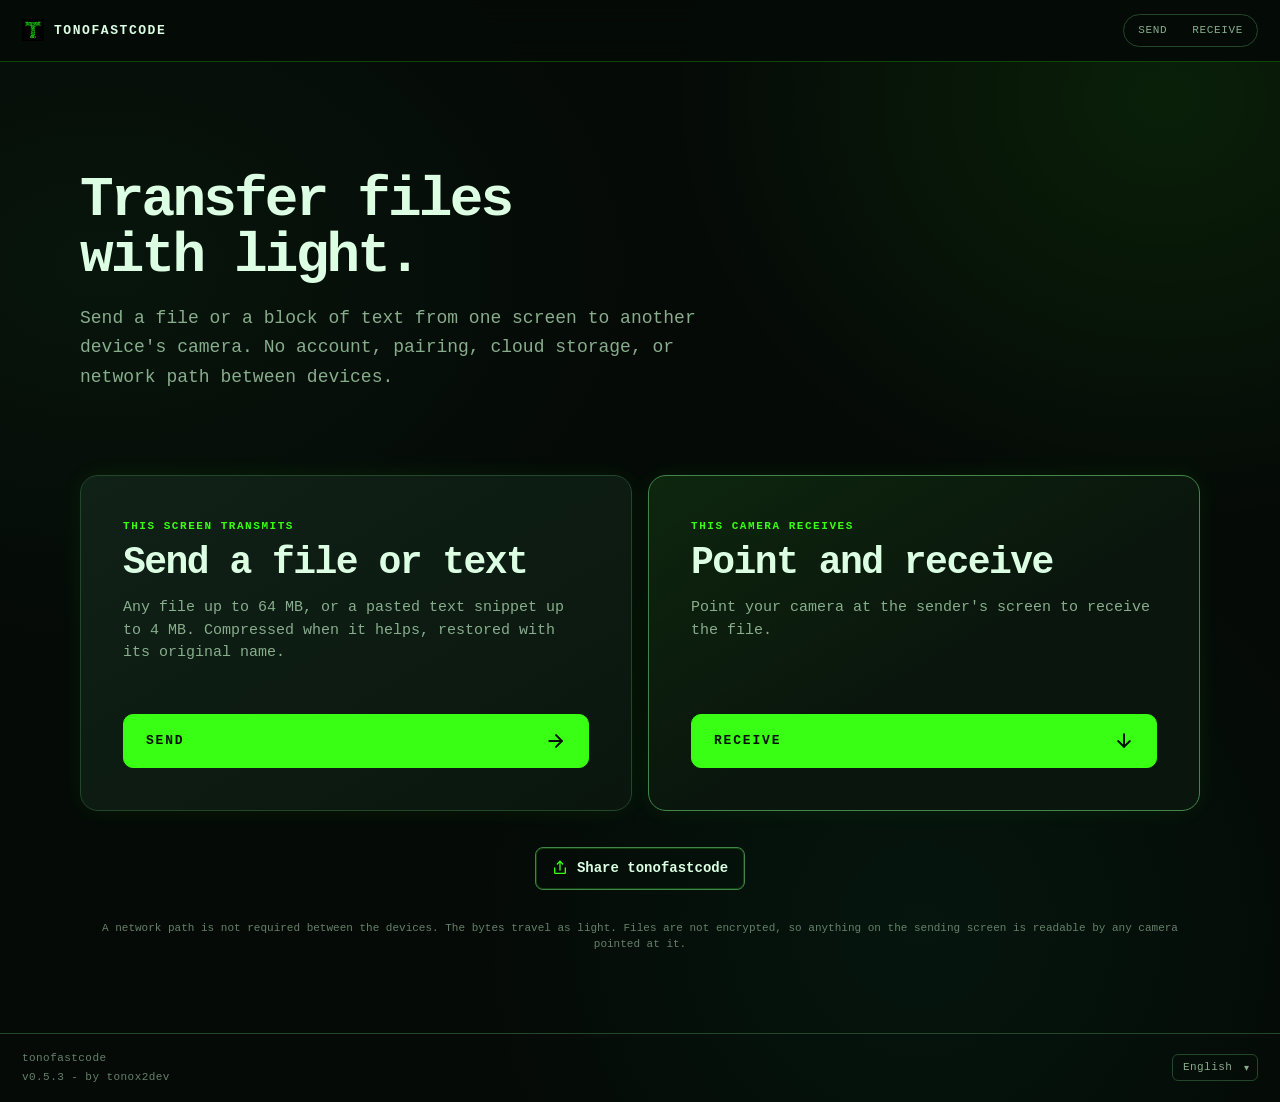
==== commit 59015b71: "update: initial commit by tonox2dev" ====
--- a/index.html
+++ b/index.html
@@ -1,1215 +1,144 @@
-<!DOCTYPE html>
-<html lang="th" class="h-full antialiased">
-
-<head>
-    <meta charset="UTF-8">
-    <meta name="viewport" content="width=device-width, initial-scale=1.0, maximum-scale=1.0, user-scalable=no">
-    <title>Gemini Group Chat</title>
-
-    <!-- Google Fonts & Material Symbols (Authentic Gemini UI) -->
-    <link rel="preconnect" href="https://fonts.googleapis.com">
-    <link rel="preconnect" href="https://fonts.gstatic.com" crossorigin>
-    <link
-        href="https://fonts.googleapis.com/css2?family=Google+Sans:wght@400;500;700&family=Inter:wght@400;500;600&display=swap"
-        rel="stylesheet">
-    <link rel="stylesheet"
-        href="https://fonts.googleapis.com/css2?family=Material+Symbols+Rounded:opsz,wght,FILL,GRAD@20..48,100..700,0..1,-50..200" />
-
-    <!-- Tailwind CSS -->
-    <script src="https://cdn.tailwindcss.com"></script>
-
-    <script>
-        tailwind.config = {
-            darkMode: 'class',
-            theme: {
-                extend: {
-                    fontFamily: {
-                        sans: ['"Google Sans"', '"Inter"', 'sans-serif'],
-                    },
-                    colors: {
-                        /* Authentic Google Gemini Dark Mode Colors */
-                        geminiBg: '#131314',
-                        geminiSurface: '#1E1F20',
-                        geminiSurfaceHover: '#333537',
-                        geminiPrimaryText: '#E3E3E3',
-                        geminiSecondaryText: '#C4C7C5',
-                        geminiBlue: '#A8C7FA',
-                        geminiBlueBg: '#1c2b42', /* Active message bubble */
-                        geminiBorder: '#444746',
-                        geminiActiveGreen: '#34A853',
-                        geminiErrorRed: '#F28B82'
-                    }
-                }
-            }
-        }
-    </script>
-
-    <style>
-        /* Minimalist Scrollbar */
-        ::-webkit-scrollbar {
-            width: 4px;
-            height: 4px;
-        }
-
-        ::-webkit-scrollbar-track {
-            background: transparent;
-        }
-
-        ::-webkit-scrollbar-thumb {
-            background: #444746;
-            border-radius: 4px;
-        }
-
-        ::-webkit-scrollbar-thumb:hover {
-            background: #C4C7C5;
-        }
-
-        /* Authentic Gemini Text Gradient */
-        .gemini-gradient-text {
-            background: linear-gradient(74deg, #4285f4 0%, #9b72cb 25%, #d96570 50%, #4285f4 100%);
-            background-size: 200% auto;
-            background-clip: text;
-            /* standard property for compatibility */
-            -webkit-background-clip: text;
-            -webkit-text-fill-color: transparent;
-            animation: textShine 4s linear infinite;
-        }
-
-        @keyframes textShine {
-            0% {
-                background-position: 0% center;
-            }
-
-            100% {
-                background-position: 200% center;
-            }
-        }
-
-        /* Prevent overscroll bounce on mobile */
-        body {
-            overscroll-behavior-y: none;
-        }
-
-        .material-symbols-rounded {
-            font-variation-settings: 'FILL' 0, 'wght' 300, 'GRAD' 0, 'opsz' 24;
-            font-size: 22px;
-        }
-
-        .material-symbols-rounded.filled {
-            font-variation-settings: 'FILL' 1;
-        }
-
-        /* Classic White Dots Loading Animation */
-        .dot-flashing {
-            width: 6px;
-            height: 6px;
-            border-radius: 50%;
-            background-color: #C4C7C5;
-            animation: dotFlashing 1s infinite linear alternate;
-        }
-
-        .dot-flashing:nth-child(2) {
-            animation-delay: 0.3s;
-        }
-
-        .dot-flashing:nth-child(3) {
-            animation-delay: 0.6s;
-        }
-
-        @keyframes dotFlashing {
-            0% {
-                background-color: #444746;
-                transform: translateY(0);
-            }
-
-            50%,
-            100% {
-                background-color: #E3E3E3;
-                transform: translateY(-4px);
-            }
-        }
-    </style>
-</head>
-
-<body
-    class="h-full w-full bg-neutral-950 text-geminiPrimaryText font-sans flex items-center justify-center m-0 p-0 overflow-hidden">
-
-    <!-- MAIN APP CONTAINER (Locked Mobile Frame) -->
-    <div
-        class="relative w-full max-w-[430px] h-full sm:h-[92%] sm:max-h-[860px] bg-geminiBg sm:rounded-[40px] sm:border sm:border-geminiBorder overflow-hidden flex flex-col shadow-2xl transition-all">
-
-        <!-- ================= SIDEBAR (Drawer Menu) ================= -->
-        <div id="sidebar"
-            class="absolute inset-y-0 left-0 w-4/5 max-w-[340px] bg-[#1e1f20] border-r border-geminiBorder z-40 transform -translate-x-full transition-transform duration-300 ease-out flex flex-col">
-            <!-- Sidebar Header -->
-            <div class="p-4 border-b border-geminiBorder flex items-center justify-between">
-                <span class="font-medium text-sm text-geminiSecondaryText tracking-wider">แชทกลุ่มและห้องสนทนา</span>
-                <button onclick="toggleSidebar()"
-                    class="w-8 h-8 rounded-full flex items-center justify-center hover:bg-geminiSurfaceHover text-geminiSecondaryText">
-                    <span class="material-symbols-rounded">close</span>
-                </button>
-            </div>
-
-            <!-- Global Search and Room Buttons -->
-            <div class="p-4 space-y-3">
-                <div class="relative">
-                    <span class="absolute inset-y-0 left-3 flex items-center text-geminiSecondaryText">
-                        <span class="material-symbols-rounded text-sm">search</span>
-                    </span>
-                    <input type="text" id="roomSearchInput" placeholder="ค้นหารหัสห้องหรือชื่อกลุ่ม..."
-                        class="w-full bg-geminiBg pl-9 pr-4 py-2 rounded-xl text-xs outline-none border border-geminiBorder focus:border-geminiBlue text-geminiPrimaryText">
-                </div>
-                <div class="grid grid-cols-2 gap-2">
-                    <button onclick="openCreateModal()"
-                        class="flex items-center justify-center gap-1.5 py-2 px-3 bg-geminiBlue text-geminiBg rounded-xl font-medium text-xs hover:bg-[#b9d3fa] transition-colors">
-                        <span class="material-symbols-rounded text-xs filled">add_circle</span>สร้างห้อง
-                    </button>
-                    <button onclick="openJoinModal()"
-                        class="flex items-center justify-center gap-1.5 py-2 px-3 bg-[#333537] text-geminiPrimaryText rounded-xl font-medium text-xs hover:bg-neutral-700 border border-geminiBorder transition-colors">
-                        <span class="material-symbols-rounded text-xs">group</span>เข้าร่วม
-                    </button>
-                </div>
-            </div>
-
-            <!-- Rooms Scroll Area -->
-            <div class="flex-1 overflow-y-auto px-2">
-                <div class="px-3 py-1.5 text-[11px] font-bold tracking-wider text-neutral-500 uppercase">
-                    ห้องที่คุณเข้าร่วม</div>
-                <div id="joinedRoomsList" class="space-y-1">
-                    <!-- Room list dynamic injection -->
-                    <div class="text-xs text-center text-geminiSecondaryText py-6">ยังไม่มีห้องแชท โปรดสร้างหรือเข้าร่วม
-                    </div>
-                </div>
-            </div>
-
-            <!-- User Profile Area (Bottom) -->
-            <div class="p-4 border-t border-geminiBorder bg-geminiBg">
-                <div class="flex items-center gap-2.5">
-                    <div id="userProfileAvatar"
-                        class="w-9 h-9 rounded-full bg-teal-600 flex items-center justify-center font-bold text-sm text-white">
-                        U</div>
-                    <div class="flex-1 min-w-0">
-                        <div id="userProfileName" class="text-xs font-medium text-geminiPrimaryText truncate">...</div>
-                        <span class="text-[10px] text-neutral-500">สถานะ: ออนไลน์</span>
-                    </div>
-                </div>
-            </div>
-        </div>
-
-        <!-- Sidebar Overlay -->
-        <div id="sidebarOverlay"
-            class="absolute inset-0 bg-black/50 z-30 opacity-0 pointer-events-none transition-opacity duration-300"
-            onclick="toggleSidebar()"></div>
-
-
-        <!-- ================= LOBBY / SETUP SCREEN ================= -->
-        <div id="setupScreen"
-            class="absolute inset-0 z-30 flex flex-col items-center justify-center p-6 bg-geminiBg transition-opacity duration-300">
-            <div class="flex flex-col items-center mb-10 text-center">
-                <svg width="72" height="72" viewBox="0 0 24 24" fill="none" xmlns="http://www.w3.org/2000/svg"
-                    class="mb-4 animate-pulse">
-                    <path
-                        d="M12.0001 0.444336C12.0001 6.82684 17.1731 12.0001 23.5556 12.0001C17.1731 12.0001 12.0001 17.1731 12.0001 23.5556C12.0001 17.1731 6.82736 12.0001 0.444336 12.0001C6.82736 12.0001 12.0001 6.82684 12.0001 0.444336Z"
-                        fill="url(#geminiGrad)" />
-                    <defs>
-                        <linearGradient id="geminiGrad" x1="0.44" y1="12" x2="23.55" y2="12"
-                            gradientUnits="userSpaceOnUse">
-                            <stop offset="0%" stop-color="#4285F4" />
-                            <stop offset="50%" stop-color="#9B72CB" />
-                            <stop offset="100%" stop-color="#D96570" />
-                        </linearGradient>
-                    </defs>
-                </svg>
-                <h1 class="text-3xl font-medium tracking-tight">Gemini Group</h1>
-                <p class="text-geminiSecondaryText text-sm mt-1">ห้องคุยกลุ่มและบอร์ดความรู้อัจฉริยะแบบเรียลไทม์</p>
-            </div>
-
-            <div class="w-full space-y-4 max-w-[280px]">
-                <div>
-                    <label
-                        class="block text-xs font-medium text-geminiSecondaryText ml-1 mb-1.5">ชื่อตัวตนของคุณ</label>
-                    <div
-                        class="bg-[#1e1f20] rounded-2xl px-4 py-3 border border-transparent focus-within:border-geminiBorder transition-colors flex items-center">
-                        <span class="material-symbols-rounded text-geminiSecondaryText mr-3 text-base">person</span>
-                        <input type="text" id="userNameInput" placeholder="กรอกชื่อของคุณ..."
-                            class="bg-transparent w-full outline-none text-geminiPrimaryText text-sm">
-                    </div>
-                </div>
-
-                <button onclick="saveIdentity()"
-                    class="w-full bg-geminiBlue text-geminiBg font-medium py-3.5 rounded-full hover:bg-[#b9d3fa] transition-colors mt-2 text-sm">
-                    เข้าสู่ระบบ
-                </button>
-            </div>
-        </div>
-
-
-        <!-- ================= MAIN CHAT AREA ================= -->
-        <div id="mainChatScreen"
-            class="absolute inset-0 z-20 flex flex-col bg-geminiBg opacity-0 pointer-events-none transition-opacity duration-300">
-
-            <!-- Header -->
-            <header
-                class="flex items-center justify-between px-3 h-14 flex-shrink-0 border-b border-geminiBorder/40 bg-geminiBg z-10">
-                <div class="flex items-center gap-1">
-                    <button
-                        class="w-9 h-9 rounded-full flex items-center justify-center hover:bg-geminiSurface text-geminiSecondaryText relative"
-                        onclick="toggleSidebar()">
-                        <span class="material-symbols-rounded">menu</span>
-                        <span id="sidebarAlertDot"
-                            class="absolute top-2.5 right-2.5 w-2 h-2 bg-geminiErrorRed rounded-full hidden"></span>
-                    </button>
-
-                    <!-- AI Model Selector -->
-                    <button id="modelBtn" onclick="toggleModelDropdown()"
-                        class="flex items-center gap-1 hover:bg-geminiSurface px-2.5 py-1.5 rounded-lg transition-colors">
-                        <span id="currentModelDisplay" class="font-medium text-sm text-geminiSecondaryText">Gemini 2.5
-                            Flash</span>
-                        <span class="material-symbols-rounded text-base text-geminiSecondaryText">arrow_drop_down</span>
-                    </button>
-                </div>
-
-                <!-- Active Room Profile (Clickable for Settings) -->
-                <button onclick="openGroupSettings()"
-                    class="flex items-center gap-2 hover:bg-geminiSurface px-2 py-1 rounded-xl transition-colors cursor-pointer group text-right">
-                    <div class="flex flex-col items-end">
-                        <span id="activeRoomTitle"
-                            class="text-xs font-semibold text-geminiPrimaryText truncate max-w-[100px] group-hover:text-geminiBlue transition-colors">ห้องส่วนกลาง</span>
-                        <span id="roomCodeBadge"
-                            class="text-[9px] text-geminiSecondaryText flex items-center gap-0.5"><span
-                                class="material-symbols-rounded" style="font-size:10px">settings</span>
-                            ตั้งค่ากลุ่ม</span>
-                    </div>
-                    <div id="activeRoomAvatar"
-                        class="w-8 h-8 rounded-full bg-indigo-600 flex items-center justify-center text-xs font-bold text-white shadow-inner overflow-hidden border border-geminiBorder">
-                        <!-- Avatar initals or image goes here -->
-                        G
-                    </div>
-                </button>
-            </header>
-
-            <!-- API warning banner -->
-            <div id="apiWarningBanner"
-                class="bg-amber-950/40 border-b border-amber-500/20 px-4 py-2 flex items-center justify-between text-amber-200 text-xs hidden cursor-pointer"
-                onclick="openGroupSettings()">
-                <span class="truncate pr-2 flex items-center gap-1">
-                    <span class="material-symbols-rounded text-xs text-amber-500 filled font-bold">warning</span>
-                    ยังไม่มี API Key (กดที่รูปปกกลุ่มเพื่อใส่คีย์)
-                </span>
-            </div>
-
-            <!-- Model Selection Dropdown Menu -->
-            <div id="modelDropdown"
-                class="absolute top-13 left-13 bg-[#1e1f20] border border-[#333537] rounded-xl p-1.5 w-52 shadow-xl hidden z-50 flex-col gap-1">
-                <button onclick="selectModel('gemini-2.5-flash', 'Gemini 2.5 Flash')"
-                    class="flex items-center justify-between px-3 py-2 hover:bg-geminiSurfaceHover rounded-lg w-full text-left text-xs">
-                    <div class="flex items-center gap-2">
-                        <span class="material-symbols-rounded text-base text-geminiBlue">bolt</span>
-                        <span class="text-geminiPrimaryText font-medium">Gemini 2.5 Flash</span>
-                    </div>
-                    <span class="text-[10px] bg-neutral-800 text-geminiBlue px-1 py-0.5 rounded">เร็ว</span>
-                </button>
-                <button onclick="selectModel('gemini-2.5-pro', 'Gemini 2.5 Pro')"
-                    class="flex items-center justify-between px-3 py-2 hover:bg-geminiSurfaceHover rounded-lg w-full text-left text-xs">
-                    <div class="flex items-center gap-2">
-                        <span class="material-symbols-rounded text-base text-purple-400">magic_button</span>
-                        <span class="text-geminiPrimaryText font-medium">Gemini 2.5 Pro</span>
-                    </div>
-                    <span class="text-[10px] bg-neutral-800 text-purple-400 px-1 py-0.5 rounded">ฉลาด</span>
-                </button>
-                <button onclick="selectModel('gemini-3.1-flash-image-preview', 'สร้างรูปภาพ AI')"
-                    class="flex items-center justify-between px-3 py-2 hover:bg-geminiSurfaceHover rounded-lg w-full text-left text-xs">
-                    <div class="flex items-center gap-2">
-                        <span class="material-symbols-rounded text-base text-pink-400">palette</span>
-                        <span class="text-geminiPrimaryText font-medium">โมเดลวาดภาพ</span>
-                    </div>
-                </button>
-            </div>
-
-            <!-- Chat Viewport -->
-            <div id="chatViewport" class="flex-1 overflow-y-auto px-4 pb-4 flex flex-col">
-
-                <!-- Welcome/Intro Home view -->
-                <div id="welcomeState" class="flex flex-col mt-12 mb-8 px-1">
-                    <h2 class="text-[32px] font-medium leading-tight mb-2 tracking-tight">
-                        <span class="gemini-gradient-text" id="greetingName">สวัสดี</span><br>
-                        <span class="text-[#444746] font-normal">มาเริ่มสนทนากลุ่มกันเถอะ</span>
-                    </h2>
-                </div>
-
-                <!-- Messages Stream List -->
-                <div id="messageList" class="flex flex-col gap-6 py-4"></div>
-
-                <!-- Others typing indicator stream container -->
-                <div id="othersTypingArea" class="flex flex-col gap-1 text-[11px] text-neutral-500 pl-8 mb-2"></div>
-
-            </div>
-
-            <!-- Bottom Input Field Pill Container -->
-            <div class="px-4 pb-4 pt-1 bg-geminiBg w-full flex-shrink-0 relative">
-
-                <!-- Image Attachment Preview Box -->
-                <div id="attachmentPreview" class="hidden mb-3 ml-2 flex items-center gap-2">
-                    <div class="relative w-14 h-14 rounded-xl overflow-hidden border border-geminiBorder shadow-lg">
-                        <img id="previewImageElement" src="" class="w-full h-full object-cover" alt="Preview">
-                        <button onclick="clearAttachment()"
-                            class="absolute top-1 right-1 w-5 h-5 bg-black/70 rounded-full flex items-center justify-center text-white hover:bg-black transition-colors">
-                            <span class="material-symbols-rounded text-[14px]">close</span>
-                        </button>
-                    </div>
-                </div>
-
-                <!-- Input Field -->
-                <div
-                    class="bg-geminiSurface rounded-[28px] pr-2 pl-1.5 py-1 flex items-end min-h-[52px] focus-within:bg-[#252628] transition-colors border border-geminiBorder/40">
-
-                    <input type="file" id="imageUploadInput" accept="image/*" class="hidden"
-                        onchange="handleImageSelection(event)">
-                    <button onclick="document.getElementById('imageUploadInput').click()"
-                        class="w-10 h-10 flex-shrink-0 flex items-center justify-center text-geminiSecondaryText hover:text-geminiPrimaryText hover:bg-white/5 rounded-full transition-colors mb-0.5">
-                        <span class="material-symbols-rounded">add_photo_alternate</span>
-                    </button>
-
-                    <textarea id="chatInput" rows="1" placeholder="พิมพ์ข้อความในกลุ่ม..."
-                        class="flex-1 bg-transparent text-geminiPrimaryText placeholder-neutral-500 outline-none resize-none py-3 px-2 max-h-[120px] text-sm leading-relaxed"
-                        oninput="handleInputState(this)"></textarea>
-
-                    <button id="sendActionBtn" onclick="handleSendClick()"
-                        class="w-10 h-10 flex-shrink-0 flex items-center justify-center text-geminiSecondaryText hover:bg-white/5 rounded-full transition-colors mb-0.5">
-                        <span id="sendActionIcon" class="material-symbols-rounded">mic</span>
-                    </button>
-                </div>
-            </div>
-
-        </div>
-
-        <!-- ================= MODAL: CREATE ROOM ================= -->
-        <div id="createRoomModal"
-            class="absolute inset-0 bg-black/65 z-50 flex items-center justify-center p-6 opacity-0 pointer-events-none transition-opacity duration-300">
-            <div
-                class="bg-geminiSurface rounded-[24px] border border-geminiBorder w-full max-w-[320px] p-5 space-y-4 shadow-2xl">
-                <div class="flex items-center justify-between mb-2">
-                    <span class="font-medium text-sm text-geminiPrimaryText">สร้างห้องแชทใหม่</span>
-                    <button onclick="closeModal('createRoomModal')"
-                        class="text-geminiSecondaryText hover:text-white"><span
-                            class="material-symbols-rounded">close</span></button>
-                </div>
-
-                <!-- Circular Upload Avatar -->
-                <div class="flex flex-col items-center justify-center mb-1">
-                    <div class="relative w-16 h-16 rounded-full bg-geminiBg border border-geminiBorder overflow-hidden cursor-pointer flex items-center justify-center hover:bg-[#333537] transition-colors"
-                        onclick="document.getElementById('roomAvatarUpload').click()">
-                        <img id="roomAvatarPreview" src="" class="hidden w-full h-full object-cover">
-                        <span class="material-symbols-rounded text-geminiSecondaryText text-2xl"
-                            id="roomAvatarIcon">add_a_photo</span>
-                    </div>
-                    <span class="text-[10px] text-geminiSecondaryText mt-1.5">กดเพื่อตั้งรูปปกกลุ่ม (ถ้ามี)</span>
-                    <input type="file" id="roomAvatarUpload" accept="image/*" class="hidden"
-                        onchange="handleRoomAvatarUpload(event)">
-                </div>
-
-                <div class="space-y-3">
-                    <div>
-                        <label class="block text-[11px] font-medium text-geminiSecondaryText mb-1">ชื่อห้องคุย</label>
-                        <input type="text" id="newRoomName" placeholder="เช่น แก็งค์คุณพ่อ, ครอบครัวตัวดี"
-                            class="w-full bg-geminiBg px-3 py-2.5 rounded-xl text-xs outline-none border border-geminiBorder focus:border-geminiBlue text-geminiPrimaryText">
-                    </div>
-                    <div>
-                        <label class="block text-[11px] font-medium text-geminiSecondaryText mb-1">ระบุจำนวนคนสูงสุด
-                            (พิมพ์ตัวเลข)</label>
-                        <input type="number" id="newRoomMax" placeholder="2-100" value="10"
-                            oninput="validateMemberLimit()"
-                            class="w-full bg-geminiBg px-3 py-2.5 rounded-xl text-xs outline-none border border-geminiBorder focus:border-geminiBlue text-geminiPrimaryText">
-                        <p id="memberWarning" class="text-geminiErrorRed text-[10px] mt-1 hidden font-medium">⚠️
-                            จำนวนคนต้องอยู่ระหว่าง 2 ถึง 100 คน</p>
-                    </div>
-                </div>
-
-                <button id="btnSubmitCreate" onclick="submitCreateRoom()"
-                    class="w-full bg-geminiBlue text-geminiBg font-semibold py-3 rounded-xl hover:bg-[#b9d3fa] text-xs transition-colors mt-2">
-                    สร้างห้องสนทนา
-                </button>
-            </div>
-        </div>
-
-        <!-- ================= MODAL: JOIN ROOM ================= -->
-        <div id="joinRoomModal"
-            class="absolute inset-0 bg-black/65 z-50 flex items-center justify-center p-6 opacity-0 pointer-events-none transition-opacity duration-300">
-            <div
-                class="bg-geminiSurface rounded-[24px] border border-geminiBorder w-full max-w-[320px] p-5 space-y-4 shadow-2xl">
-                <div class="flex items-center justify-between">
-                    <span class="font-medium text-sm text-geminiPrimaryText">เข้าร่วมกลุ่มสนทนา</span>
-                    <button onclick="closeModal('joinRoomModal')"
-                        class="text-geminiSecondaryText hover:text-white"><span
-                            class="material-symbols-rounded">close</span></button>
-                </div>
-
-                <div class="space-y-3">
-                    <div>
-                        <label class="block text-[11px] font-medium text-geminiSecondaryText mb-1">ระบุรหัสห้อง (Room
-                            Code)</label>
-                        <input type="text" id="joinRoomCode" placeholder="เช่น GEM-XXXX"
-                            class="w-full bg-geminiBg px-3 py-2.5 rounded-xl text-xs outline-none border border-geminiBorder focus:border-geminiBlue text-geminiPrimaryText uppercase tracking-wider">
-                    </div>
-                </div>
-
-                <button onclick="submitJoinRoom()"
-                    class="w-full bg-geminiBlue text-geminiBg font-semibold py-3 rounded-xl hover:bg-[#b9d3fa] text-xs transition-colors mt-2">
-                    ตรวจสอบรหัสแล้วเข้าร่วม
-                </button>
-            </div>
-        </div>
-
-        <!-- ================= MODAL: GROUP SETTINGS (API KEY) ================= -->
-        <div id="groupSettingsModal"
-            class="absolute inset-0 bg-black/75 z-50 flex flex-col items-center justify-end sm:justify-center p-0 sm:p-6 opacity-0 pointer-events-none transition-opacity duration-300">
-            <div
-                class="bg-geminiSurface sm:rounded-[24px] rounded-t-[24px] border border-geminiBorder w-full max-w-[430px] p-5 space-y-4 shadow-2xl pb-10 sm:pb-5">
-                <div class="flex items-center justify-between border-b border-geminiBorder/40 pb-3">
-                    <span class="font-medium text-sm text-geminiPrimaryText flex items-center gap-1.5">
-                        <span class="material-symbols-rounded text-lg">settings</span> ตั้งค่ากลุ่ม & เชื่อมต่อ AI
-                    </span>
-                    <button onclick="closeModal('groupSettingsModal')"
-                        class="text-geminiSecondaryText hover:text-white"><span
-                            class="material-symbols-rounded">close</span></button>
-                </div>
-
-                <div
-                    class="flex justify-between items-center bg-geminiBg px-3 py-2 rounded-xl border border-geminiBorder/40">
-                    <div>
-                        <div class="text-[10px] text-geminiSecondaryText">รหัสห้อง (Room Code)</div>
-                        <div id="settingsRoomCodeDisplay"
-                            class="text-sm font-semibold text-geminiPrimaryText tracking-wider">LOBBY</div>
-                    </div>
-                    <button onclick="copyRoomCode()"
-                        class="text-[11px] bg-geminiSurfaceHover px-2 py-1.5 rounded-lg text-geminiPrimaryText font-medium active:bg-neutral-600">คัดลอกรหัส</button>
-                </div>
-
-                <div class="space-y-4 pt-2">
-                    <!-- Standard Text/Vision API Key -->
-                    <div>
-                        <label class="text-[11px] font-medium text-[#A8C7FA] mb-1.5 flex items-center gap-1">
-                            <span class="material-symbols-rounded text-xs">vpn_key</span> Gemini API Key
-                            (สำหรับข้อความและภาพ)
-                        </label>
-                        <input type="password" id="modalApiKeyInput" placeholder="วางคีย์ AIzaSy... ที่นี่"
-                            class="w-full bg-geminiBg px-3 py-2.5 rounded-xl text-xs outline-none border border-geminiBorder focus:border-geminiBlue text-geminiPrimaryText placeholder-neutral-600 font-mono tracking-widest">
-                        <p class="text-[9px] text-geminiSecondaryText mt-1 pl-1">
-                            พิมพ์หรือวางคีย์นี้เพื่อใช้งานโมเดลแชทและวิเคราะห์รูป</p>
-                    </div>
-
-                    <!-- Specific Image Generation API Key -->
-                    <div>
-                        <label class="text-[11px] font-medium text-pink-400 mb-1.5 flex items-center gap-1">
-                            <span class="material-symbols-rounded text-xs">palette</span> Image API Key
-                            (สำหรับระบบวาดภาพแยก)
-                        </label>
-                        <input type="password" id="modalImageKeyInput" placeholder="วางคีย์สำหรับสร้างรูป..."
-                            class="w-full bg-geminiBg px-3 py-2.5 rounded-xl text-xs outline-none border border-geminiBorder focus:border-pink-400 text-geminiPrimaryText placeholder-neutral-600 font-mono tracking-widest">
-                    </div>
-                </div>
-
-                <button onclick="saveApiKeysAndClose()"
-                    class="w-full bg-geminiPrimaryText text-geminiBg font-semibold py-3 rounded-xl hover:bg-white text-xs transition-colors mt-4">
-                    บันทึกและยืนยันคีย์
-                </button>
-            </div>
-        </div>
-
-    </div>
-
-    <!-- Firebase SDK Imports (ESM Modules) -->
-    <script type="module">
-        import { initializeApp } from "https://www.gstatic.com/firebasejs/11.6.1/firebase-app.js";
-        import { getAuth, signInAnonymously } from "https://www.gstatic.com/firebasejs/11.6.1/firebase-auth.js";
-        import { getFirestore, collection, doc, setDoc, updateDoc, addDoc, getDoc, getDocs, onSnapshot, query, where } from "https://www.gstatic.com/firebasejs/11.6.1/firebase-firestore.js";
-
-        // APP ID & CONFIG
-        const appId = typeof __app_id !== 'undefined' ? __app_id : 'gemini-world-group';
-        let firebaseConfig = null;
-        try {
-            firebaseConfig = typeof __firebase_config !== 'undefined' ? JSON.parse(__firebase_config) : null;
-        } catch (e) { console.warn("No Firebase configuration injected."); }
-
-        // Core App States
-        const state = {
-            db: null,
-            auth: null,
-            isOnline: false,
-            userId: localStorage.getItem('gemini_user_id') || crypto.randomUUID(),
-            userName: localStorage.getItem('gemini_user_name') || '',
-            apiKey: localStorage.getItem('gemini_api_key') || '',
-            imageApiKey: localStorage.getItem('gemini_image_api_key') || '',
-            selectedModel: 'gemini-2.5-flash',
-            currentRoomId: 'gemini-lobby',
-            activeRoomObj: { name: 'ห้องส่วนกลาง', code: 'LOBBY', avatarColor: '#6366f1', base64Avatar: null },
-            roomsCache: [],
-            messagesCache: [],
-            attachedImageBase64: null,
-            uploadedRoomAvatar: null, // Temp holder for new room
-            isTypingTimeout: null,
-            activeTypingListeners: {}
-        };
-
-        // Cache User ID
-        localStorage.setItem('gemini_user_id', state.userId);
-
-        // UI Target Components
-        const ui = {
-            setup: document.getElementById('setupScreen'),
-            chat: document.getElementById('mainChatScreen'),
-            sidebar: document.getElementById('sidebar'),
-            overlay: document.getElementById('sidebarOverlay'),
-            nameInput: document.getElementById('userNameInput'),
-            messageList: document.getElementById('messageList'),
-            chatInput: document.getElementById('chatInput'),
-            actionIcon: document.getElementById('sendActionIcon'),
-            viewport: document.getElementById('chatViewport'),
-            welcome: document.getElementById('welcomeState'),
-            modelDropdown: document.getElementById('modelDropdown'),
-            previewBox: document.getElementById('attachmentPreview'),
-            previewImg: document.getElementById('previewImageElement'),
-            apiWarning: document.getElementById('apiWarningBanner'),
-            typingArea: document.getElementById('othersTypingArea'),
-            sidebarAlert: document.getElementById('sidebarAlertDot')
-        };
-
-        // Validate initial API key state
-        function checkApiBanner() {
-            if (state.apiKey) {
-                ui.apiWarning.classList.add('hidden');
-                ui.sidebarAlert.classList.add('hidden');
-            } else {
-                ui.apiWarning.classList.remove('hidden');
-                ui.sidebarAlert.classList.remove('hidden');
-            }
-        }
-        checkApiBanner();
-
-        // Firebase Initialization
-        async function startDatabase() {
-            if (!firebaseConfig) {
-                console.warn("Running in Offline Sandbox Mode");
-                renderActiveLayout();
-                return;
-            }
-            try {
-                const app = initializeApp(firebaseConfig);
-                state.db = getFirestore(app);
-                state.auth = getAuth(app);
-
-                await signInAnonymously(state.auth);
-                state.userId = state.auth.currentUser?.uid || state.userId;
-                state.isOnline = true;
-
-                console.log("Database initialized cleanly");
-                renderActiveLayout();
-            } catch (e) {
-                console.error("Database connection failed:", e);
-                renderActiveLayout(); // Fallback
-            }
-        }
-
-        function renderActiveLayout() {
-            if (state.userName) {
-                ui.setup.classList.add('opacity-0', 'pointer-events-none');
-                ui.chat.classList.remove('opacity-0', 'pointer-events-none');
-
-                document.getElementById('greetingName').textContent = `สวัสดีคุณ ${state.userName}`;
-                document.getElementById('userProfileAvatar').textContent = state.userName.charAt(0).toUpperCase();
-                document.getElementById('userProfileName').textContent = state.userName;
-
-                syncRooms();
-                listenToMessages(state.currentRoomId);
-            }
-        }
-
-        // Global functions for user actions
-        window.saveIdentity = () => {
-            const name = ui.nameInput.value.trim();
-            if (!name) { ui.nameInput.focus(); return; }
-            state.userName = name;
-            localStorage.setItem('gemini_user_name', name);
-
-            ui.setup.classList.add('opacity-0', 'pointer-events-none');
-            ui.chat.classList.remove('opacity-0', 'pointer-events-none');
-
-            renderActiveLayout();
-        };
-
-        window.toggleSidebar = () => {
-            const opened = ui.sidebar.classList.contains('translate-x-0');
-            if (opened) {
-                ui.sidebar.classList.remove('translate-x-0');
-                ui.sidebar.classList.add('-translate-x-full');
-                ui.overlay.classList.remove('opacity-100');
-                ui.overlay.classList.add('opacity-0', 'pointer-events-none');
-            } else {
-                ui.sidebar.classList.remove('-translate-x-full');
-                ui.sidebar.classList.add('translate-x-0');
-                ui.overlay.classList.remove('opacity-0', 'pointer-events-none');
-                ui.overlay.classList.add('opacity-100');
-            }
-        };
-
-        window.toggleModelDropdown = () => {
-            ui.modelDropdown.classList.toggle('hidden');
-            ui.modelDropdown.classList.toggle('flex');
-        };
-
-        window.selectModel = (modelId, label) => {
-            state.selectedModel = modelId;
-            document.getElementById('currentModelDisplay').textContent = label;
-            ui.modelDropdown.classList.add('hidden');
-            ui.modelDropdown.classList.remove('flex');
-        };
-
-        // Modals handler
-        window.openCreateModal = () => {
-            document.getElementById('createRoomModal').classList.remove('opacity-0', 'pointer-events-none');
-            state.uploadedRoomAvatar = null;
-            document.getElementById('roomAvatarPreview').src = '';
-            document.getElementById('roomAvatarPreview').classList.add('hidden');
-            document.getElementById('roomAvatarIcon').classList.remove('hidden');
-            document.getElementById('memberWarning').classList.add('hidden');
-            document.getElementById('newRoomMax').value = "10";
-            document.getElementById('newRoomName').value = "";
-        };
-        window.openJoinModal = () => {
-            document.getElementById('joinRoomModal').classList.remove('opacity-0', 'pointer-events-none');
-            document.getElementById('joinRoomCode').value = '';
-        };
-        window.openGroupSettings = () => {
-            document.getElementById('settingsRoomCodeDisplay').textContent = state.activeRoomObj.code;
-            document.getElementById('modalApiKeyInput').value = state.apiKey;
-            document.getElementById('modalImageKeyInput').value = state.imageApiKey;
-            document.getElementById('groupSettingsModal').classList.remove('opacity-0', 'pointer-events-none');
-        };
-        window.closeModal = (id) => {
-            document.getElementById(id).classList.add('opacity-0', 'pointer-events-none');
-        };
-
-        // Settings Modal Save logic (Require confirm button click)
-        window.saveApiKeysAndClose = () => {
-            const mainKey = document.getElementById('modalApiKeyInput').value.trim();
-            const imgKey = document.getElementById('modalImageKeyInput').value.trim();
-
-            state.apiKey = mainKey;
-            state.imageApiKey = imgKey;
-
-            localStorage.setItem('gemini_api_key', mainKey);
-            localStorage.setItem('gemini_image_api_key', imgKey);
-
-            checkApiBanner();
-            closeModal('groupSettingsModal');
-        };
-
-        // Room avatar upload handler
-        window.handleRoomAvatarUpload = (event) => {
-            const file = event.target.files[0];
-            if (!file) return;
-            const reader = new FileReader();
-            reader.onload = (e) => {
-                state.uploadedRoomAvatar = e.target.result;
-                const imgEl = document.getElementById('roomAvatarPreview');
-                imgEl.src = state.uploadedRoomAvatar;
-                imgEl.classList.remove('hidden');
-                document.getElementById('roomAvatarIcon').classList.add('hidden');
-            };
-            reader.readAsDataURL(file);
-        };
-
-        // Validate member limit logic
-        window.validateMemberLimit = () => {
-            const val = parseInt(document.getElementById('newRoomMax').value);
-            const warning = document.getElementById('memberWarning');
-            const btn = document.getElementById('btnSubmitCreate');
-
-            if (isNaN(val) || val < 2 || val > 100) {
-                warning.classList.remove('hidden');
-                btn.disabled = true;
-                btn.classList.add('opacity-50', 'cursor-not-allowed');
-                return false;
-            } else {
-                warning.classList.add('hidden');
-                btn.disabled = false;
-                btn.classList.remove('opacity-50', 'cursor-not-allowed');
-                return true;
-            }
-        };
-
-        // Create Room logic
-        window.submitCreateRoom = async () => {
-            if (!validateMemberLimit()) return;
-
-            const roomName = document.getElementById('newRoomName').value.trim();
-            const maxMems = parseInt(document.getElementById('newRoomMax').value);
-
-            if (!roomName) { document.getElementById('newRoomName').focus(); return; }
-
-            const randomCode = `GEM-${Math.random().toString(36).substring(2, 6).toUpperCase()}`;
-            const roomObj = {
-                id: randomCode,
-                name: roomName,
-                code: randomCode,
-                avatarColor: '#1e293b', // Default fallback color
-                base64Avatar: state.uploadedRoomAvatar,
-                maxMembers: maxMems,
-                creatorId: state.userId,
-                timestamp: Date.now()
-            };
-
-            if (state.isOnline) {
-                const path = `/artifacts/${appId}/public/data/rooms`;
-                await setDoc(doc(state.db, path, randomCode), roomObj);
-            } else {
-                state.roomsCache.push(roomObj);
-                renderRooms();
-            }
-
-            closeModal('createRoomModal');
-            switchRoom(randomCode);
-        };
-
-        // Join room by code
-        window.submitJoinRoom = async () => {
-            const rawCode = document.getElementById('joinRoomCode').value.trim().toUpperCase();
-            if (!rawCode) { document.getElementById('joinRoomCode').focus(); return; }
-
-            if (state.isOnline) {
-                const path = `/artifacts/${appId}/public/data/rooms`;
-                const docRef = doc(state.db, path, rawCode);
-                const snapshot = await getDoc(docRef);
-
-                if (snapshot.exists()) {
-                    closeModal('joinRoomModal');
-                    switchRoom(rawCode);
-                } else {
-                    alert("ไม่พบกลุ่มหรือรหัสนี้ถูกลบแล้ว โปรดตรวจสอบอีกครั้ง");
-                }
-            } else {
-                alert("ระบบออฟไลน์อยู่ ไม่สามารถค้นหาห้องได้");
-            }
-        };
-
-        window.copyRoomCode = () => {
-            navigator.clipboard.writeText(state.activeRoomObj.code);
-            alert("คัดลอกรหัสห้องแชทแล้ว: " + state.activeRoomObj.code);
-        };
-
-        // Sync rooms
-        function syncRooms() {
-            if (!state.isOnline) return;
-            const path = `/artifacts/${appId}/public/data/rooms`;
-            onSnapshot(collection(state.db, path), (snapshot) => {
-                const loaded = [];
-                snapshot.forEach(doc => {
-                    loaded.push(doc.data());
-                });
-                loaded.sort((a, b) => b.timestamp - a.timestamp);
-                state.roomsCache = loaded;
-                renderRooms();
-            }, (err) => console.error("Room Syncing failed:", err));
-        }
-
-        function renderRooms() {
-            const listContainer = document.getElementById('joinedRoomsList');
-            listContainer.innerHTML = '';
-
-            const defaultLobby = `
-                <div onclick="switchRoom('gemini-lobby')" class="flex items-center gap-2.5 p-2 rounded-xl cursor-pointer hover:bg-geminiSurfaceHover transition-colors ${state.currentRoomId === 'gemini-lobby' ? 'bg-geminiSurface' : ''}">
-                    <div class="w-8 h-8 rounded-full bg-[#6366f1] flex items-center justify-center text-xs font-bold text-white">G</div>
-                    <div class="flex-1 min-w-0">
-                        <div class="text-xs font-medium text-geminiPrimaryText truncate">ห้องส่วนกลาง</div>
-                        <span class="text-[9px] text-neutral-500">รหัส: LOBBY</span>
-                    </div>
-                </div>`;
-            listContainer.insertAdjacentHTML('beforeend', defaultLobby);
-
-            state.roomsCache.forEach(r => {
-                const isActive = state.currentRoomId === r.id;
-
-                let avatarHtml = '';
-                if (r.base64Avatar) {
-                    avatarHtml = `<img src="${r.base64Avatar}" class="w-8 h-8 rounded-full object-cover">`;
-                } else {
-                    avatarHtml = `<div class="w-8 h-8 rounded-full bg-slate-700 flex items-center justify-center text-xs font-bold text-white">${r.name.charAt(0).toUpperCase()}</div>`;
-                }
-
-                const html = `
-                    <div onclick="switchRoom('${r.id}')" class="flex items-center gap-2.5 p-2 rounded-xl cursor-pointer hover:bg-geminiSurfaceHover transition-colors ${isActive ? 'bg-geminiSurface' : ''}">
-                        ${avatarHtml}
-                        <div class="flex-1 min-w-0">
-                            <div class="text-xs font-medium text-geminiPrimaryText truncate">${r.name}</div>
-                            <span class="text-[9px] text-neutral-500">รหัส: ${r.code}</span>
-                        </div>
-                    </div>`;
-                listContainer.insertAdjacentHTML('beforeend', html);
-            });
-        }
-
-        let unsubscribeMessages = null;
-        async function switchRoom(roomId) {
-            state.currentRoomId = roomId;
-
-            if (roomId === 'gemini-lobby') {
-                state.activeRoomObj = { name: 'ห้องส่วนกลาง', code: 'LOBBY', avatarColor: '#6366f1', base64Avatar: null };
-            } else {
-                const found = state.roomsCache.find(r => r.id === roomId);
-                if (found) state.activeRoomObj = found;
-            }
-
-            document.getElementById('activeRoomTitle').textContent = state.activeRoomObj.name;
-
-            const avatar = document.getElementById('activeRoomAvatar');
-            if (state.activeRoomObj.base64Avatar) {
-                avatar.innerHTML = `<img src="${state.activeRoomObj.base64Avatar}" class="w-full h-full object-cover">`;
-            } else {
-                avatar.innerHTML = state.activeRoomObj.name.charAt(0).toUpperCase();
-                avatar.style.backgroundColor = state.activeRoomObj.avatarColor || '#334155';
-            }
-
-            ui.chatInput.value = '';
-            clearAttachment();
-
-            renderRooms();
-            listenToMessages(roomId);
-            toggleSidebar();
-        }
-
-        function listenToMessages(roomId) {
-            if (unsubscribeMessages) unsubscribeMessages();
-            if (!state.isOnline) return;
-
-            const path = `/artifacts/${appId}/public/data/messages`;
-            const q = query(collection(state.db, path), where("roomId", "==", roomId));
-
-            unsubscribeMessages = onSnapshot(q, (snapshot) => {
-                const msgs = [];
-                snapshot.forEach(doc => {
-                    msgs.push(doc.data());
-                });
-                msgs.sort((a, b) => a.timestamp - b.timestamp);
-                state.messagesCache = msgs;
-                renderMessages();
-            }, (err) => console.error("Failed to read messages", err));
-
-            syncTypingIndicators(roomId);
-        }
-
-        function renderMessages() {
-            if (state.messagesCache.length > 0) ui.welcome.style.display = 'none';
-            else ui.welcome.style.display = 'flex';
-
-            ui.messageList.innerHTML = '';
-
-            state.messagesCache.forEach(msg => {
-                const isMe = msg.senderId === state.userId;
-                const isAI = msg.senderId === 'gemini';
-
-                let html = '';
-                if (isAI) {
-                    html = `
-                    <div class="flex gap-3 px-1 w-full max-w-full">
-                        <div class="flex-shrink-0 pt-0.5">
-                            <svg width="22" height="22" viewBox="0 0 24 24" fill="none" xmlns="http://www.w3.org/2000/svg">
-                                <path d="M12.0001 0.444336C12.0001 6.82684 17.1731 12.0001 23.5556 12.0001C17.1731 12.0001 12.0001 17.1731 12.0001 23.5556C12.0001 17.1731 6.82736 12.0001 0.444336 12.0001C6.82736 12.0001 12.0001 6.82684 12.0001 0.444336Z" fill="#A8C7FA"/>
-                            </svg>
-                        </div>
-                        <div class="flex-1 min-w-0 pb-1 text-geminiPrimaryText text-sm leading-relaxed break-words font-normal">
-                            ${formatMarkdown(msg.text)}
-                            ${msg.imageUrl ? `<img src="${msg.imageUrl}" class="w-full max-w-[280px] rounded-2xl mt-3 shadow-md border border-geminiBorder" alt="Generated by AI"/>` : ''}
-                        </div>
-                    </div>`;
-                } else {
-                    html = `
-                    <div class="flex flex-col items-${isMe ? 'end' : 'start'} px-1 w-full mb-1">
-                        <span class="text-[10px] text-neutral-500 mb-0.5 px-2">${isMe ? 'คุณ' : msg.senderName}</span>
-                        <div class="${isMe ? 'bg-geminiSurfaceHover border border-geminiBorder/30 text-geminiPrimaryText' : 'bg-geminiSurface text-geminiPrimaryText'} px-4 py-2.5 rounded-2xl max-w-[85%] text-sm leading-snug break-words shadow-sm">
-                            ${msg.attachedImage ? `<img src="${msg.attachedImage}" class="w-full max-w-[220px] rounded-xl mb-2" alt="Attachment"/>` : ''}
-                            ${msg.text ? `<div>${msg.text}</div>` : ''}
-                        </div>
-                    </div>`;
-                }
-
-                ui.messageList.insertAdjacentHTML('beforeend', html);
-            });
-
-            ui.viewport.scrollTo({ top: ui.viewport.scrollHeight, behavior: 'smooth' });
-        }
-
-        function formatMarkdown(text) {
-            if (!text) return "";
-            let html = text.replace(/\*\*(.*?)\*\*/g, '<strong class="text-white font-semibold">$1</strong>');
-            html = html.replace(/\*(.*?)\*/g, '<em class="text-geminiSecondaryText">$1</em>');
-            html = html.replace(/\n/g, '<br/>');
-            return html;
-        }
-
-        window.handleInputState = (el) => {
-            el.style.height = 'auto';
-            el.style.height = el.scrollHeight + 'px';
-
-            const trimmed = el.value.trim();
-            if (trimmed || state.attachedImageBase64) {
-                ui.actionIcon.textContent = 'send';
-                ui.actionIcon.classList.add('text-geminiBlue');
-                ui.actionIcon.classList.remove('text-geminiSecondaryText');
-            } else {
-                ui.actionIcon.textContent = 'mic';
-                ui.actionIcon.classList.remove('text-geminiBlue');
-                ui.actionIcon.classList.add('text-geminiSecondaryText');
-                el.style.height = '48px';
-            }
-
-            triggerTypingBroadcast();
-        };
-
-        function triggerTypingBroadcast() {
-            if (!state.isOnline || !state.currentRoomId) return;
-
-            const path = `/artifacts/${appId}/public/data/typing`;
-            const docId = `${state.currentRoomId}_${state.userId}`;
-
-            setDoc(doc(state.db, path, docId), {
-                roomId: state.currentRoomId,
-                userId: state.userId,
-                userName: state.userName,
-                timestamp: Date.now()
-            });
-
-            clearTimeout(state.isTypingTimeout);
-            state.isTypingTimeout = setTimeout(async () => {
-                await setDoc(doc(state.db, path, docId), {
-                    roomId: state.currentRoomId,
-                    userId: state.userId,
-                    userName: '',
-                    timestamp: 0
-                });
-            }, 2500);
-        }
-
-        let typingUnsubscribe = null;
-        function syncTypingIndicators(roomId) {
-            if (typingUnsubscribe) typingUnsubscribe();
-            if (!state.isOnline) return;
-
-            const path = `/artifacts/${appId}/public/data/typing`;
-            const q = query(collection(state.db, path), where("roomId", "==", roomId));
-
-            typingUnsubscribe = onSnapshot(q, (snapshot) => {
-                ui.typingArea.innerHTML = '';
-                const users = [];
-                snapshot.forEach(doc => {
-                    const d = doc.data();
-                    if (d.userId !== state.userId && d.userName && (Date.now() - d.timestamp < 4000)) {
-                        users.push(d.userName);
-                    }
-                });
-
-                if (users.length > 0) {
-                    const label = users.join(', ') + ' กำลังพิมพ์...';
-                    ui.typingArea.innerHTML = `<span class="italic text-[11px]">${label}</span>`;
-                }
-            });
-        }
-
-        window.handleSendClick = () => {
-            const text = ui.chatInput.value.trim();
-            if (!text && !state.attachedImageBase64) return;
-            sendMessage(text);
-        };
-
-        async function sendMessage(text) {
-            const attachedImg = state.attachedImageBase64;
-
-            ui.chatInput.value = '';
-            handleInputState(ui.chatInput);
-            clearAttachment();
-
-            const messageObj = {
-                roomId: state.currentRoomId,
-                senderId: state.userId,
-                senderName: state.userName,
-                text: text,
-                attachedImage: attachedImg,
-                timestamp: Date.now()
-            };
-
-            if (state.isOnline) {
-                const path = `/artifacts/${appId}/public/data/messages`;
-                await addDoc(collection(state.db, path), messageObj);
-            } else {
-                state.messagesCache.push(messageObj);
-                renderMessages();
-            }
-
-            if (!state.apiKey) {
-                setTimeout(() => openGroupSettings(), 500);
-                return;
-            }
-
-            showClassicDotsLoading();
-            await requestAIGeminiProcessing(text, attachedImg);
-        }
-
-        // Classic White Dots Indicator
-        function showClassicDotsLoading() {
-            ui.welcome.style.display = 'none';
-            const html = `
-                <div id="geminiLoaderDots" class="flex gap-3 px-1 w-full">
-                    <div class="flex-shrink-0 pt-0.5">
-                        <svg width="22" height="22" viewBox="0 0 24 24" fill="none" xmlns="http://www.w3.org/2000/svg" class="opacity-60">
-                            <path d="M12.0001 0.444336C12.0001 6.82684 17.1731 12.0001 23.5556 12.0001C17.1731 12.0001 12.0001 17.1731 12.0001 23.5556C12.0001 17.1731 6.82736 12.0001 0.444336 12.0001C6.82736 12.0001 12.0001 6.82684 12.0001 0.444336Z" fill="#C4C7C5"/>
-                        </svg>
-                    </div>
-                    <div class="bg-geminiSurface px-4 py-3 rounded-2xl flex items-center justify-center gap-1.5 shadow-sm border border-geminiBorder/30">
-                        <div class="dot-flashing"></div>
-                        <div class="dot-flashing"></div>
-                        <div class="dot-flashing"></div>
-                    </div>
-                </div>`;
-            ui.messageList.insertAdjacentHTML('beforeend', html);
-            ui.viewport.scrollTo({ top: ui.viewport.scrollHeight, behavior: 'smooth' });
-        }
-
-        function removeGeneratingWave() {
-            const wave = document.getElementById('geminiLoaderDots');
-            if (wave) wave.remove();
-        }
-
-        async function requestAIGeminiProcessing(userText, imageBase64) {
-            let replyText = "เกิดข้อผิดพลาดในการเชื่อมต่อระบบปัญญาประดิษฐ์";
-            let generatedImg = null;
-
-            const isImageGeneratorMode = state.selectedModel === 'gemini-3.1-flash-image-preview';
-
-            // Check specific key for image generation if selected
-            const activeKey = (isImageGeneratorMode && state.imageApiKey) ? state.imageApiKey : state.apiKey;
-
-            try {
-                if (isImageGeneratorMode) {
-                    if (!activeKey) {
-                        replyText = "กรุณาใส่ API Key สำหรับการสร้างภาพในหน้าตั้งค่ากลุ่มก่อนครับ";
-                        removeGeneratingWave();
-                        saveToDB(replyText, null);
-                        return;
-                    }
-
-                    const url = `https://generativelanguage.googleapis.com/v1beta/models/gemini-3.1-flash-image-preview:generateContent?key=${activeKey}`;
-                    const payload = {
-                        contents: [{ role: 'user', parts: [{ text: userText || "รูปภาพพรีเมียม" }] }],
-                        generationConfig: { responseModalities: ['IMAGE'] }
-                    };
-
-                    const response = await fetch(url, {
-                        method: 'POST',
-                        headers: { 'Content-Type': 'application/json' },
-                        body: JSON.stringify(payload)
-                    });
-                    const data = await response.json();
-
-                    const part = data?.candidates?.[0]?.content?.parts?.find(p => p.inlineData);
-                    if (part) {
-                        generatedImg = `data:${part.inlineData.mimeType};base64,${part.inlineData.data}`;
-                        replyText = "**สร้างภาพสำเร็จแล้วครับ!** ลองดูผลลัพธ์นี้เลยครับ:";
-                    } else {
-                        replyText = "โมเดลไม่สามารถสร้างภาพได้ ณ ขณะนี้ อาจเกิดจากการตั้งค่าหรือเนื้อหาไม่เหมาะสม ลองระบุข้อความใหม่อีกครั้งครับ";
-                    }
-                } else {
-                    const activeModel = state.selectedModel === 'gemini-2.5-pro' ? 'gemini-2.5-pro' : 'gemini-2.5-flash';
-                    const url = `https://generativelanguage.googleapis.com/v1beta/models/${activeModel}:generateContent?key=${activeKey}`;
-
-                    const filteredHist = state.messagesCache.slice(-6).map(m => `${m.senderName}: ${m.text}`).join('\n');
-                    const fullSystemPrompt = `คุณคือผู้ช่วย Gemini อัจฉริยะในห้องแชทครอบครัว ตอบสนองเป็นภาษาไทยอย่างอบอุ่น สุภาพ และเข้าใจง่าย\nบริบทก่อนหน้า:\n${filteredHist}\n\nคำถามล่าสุดจาก ${state.userName}: ${userText}`;
-
-                    const parts = [{ text: fullSystemPrompt }];
-
-                    if (imageBase64) {
-                        const split = imageBase64.split(';');
-                        const mime = split[0].split(':')[1];
-                        const data = split[1].split(',')[1];
-                        parts.push({
-                            inlineData: { mimeType: mime, data: data }
-                        });
-                    }
-
-                    const payload = { contents: [{ role: 'user', parts: parts }] };
-
-                    const response = await fetch(url, {
-                        method: 'POST',
-                        headers: { 'Content-Type': 'application/json' },
-                        body: JSON.stringify(payload)
-                    });
-                    const data = await response.json();
-
-                    if (data?.candidates?.[0]?.content?.parts?.[0]?.text) {
-                        replyText = data.candidates[0].content.parts[0].text;
-                    }
-                }
-            } catch (e) {
-                console.error("Gemini API Request error:", e);
-                replyText = "การเชื่อมต่อขัดข้อง โปรดตรวจสอบว่า API Key ของคุณถูกต้องและมีสิทธิ์การใช้งาน (หรือเปลี่ยนกลับแป้นพิมพ์ภาษาอังกฤษแล้ววางคีย์ในหน้าตั้งค่ากลุ่มอีกครั้ง)";
-            }
-
-            removeGeneratingWave();
-            saveToDB(replyText, generatedImg);
-        }
-
-        async function saveToDB(text, image) {
-            const aiMessageObj = {
-                roomId: state.currentRoomId,
-                senderId: 'gemini',
-                senderName: 'Gemini',
-                text: text,
-                imageUrl: image,
-                timestamp: Date.now()
-            };
-
-            if (state.isOnline) {
-                const path = `/artifacts/${appId}/public/data/messages`;
-                await addDoc(collection(state.db, path), aiMessageObj);
-            } else {
-                state.messagesCache.push(aiMessageObj);
-                renderMessages();
-            }
-        }
-
-        // Image attachment handler
-        window.handleImageSelection = (event) => {
-            const file = event.target.files[0];
-            if (!file) return;
-
-            const reader = new FileReader();
-            reader.onload = (e) => {
-                state.attachedImageBase64 = e.target.result;
-                ui.previewImg.src = state.attachedImageBase64;
-                ui.previewBox.classList.remove('hidden');
-
-                ui.actionIcon.textContent = 'send';
-                ui.actionIcon.classList.add('text-geminiBlue');
-                ui.actionIcon.classList.remove('text-geminiSecondaryText');
-            };
-            reader.readAsDataURL(file);
-        };
-
-        window.clearAttachment = () => {
-            state.attachedImageBase64 = null;
-            ui.previewBox.classList.add('hidden');
-            document.getElementById('imageUploadInput').value = '';
-            handleInputState(ui.chatInput);
-        };
-
-        ui.chatInput.addEventListener('keydown', (e) => {
-            if (e.key === 'Enter' && !e.shiftKey) {
-                e.preventDefault();
-                handleSendClick();
-            }
-        });
-
-        startDatabase();
-
-    </script>
-</body>
-
-</html>
+<!doctype html>
+<!-- tonox2dev dont copyright -->
+
+<html lang="en" data-i18n-static="en">
+  <head>
+    <meta charset="UTF-8" />
+    
+    <meta name="viewport" content="width=device-width, initial-scale=1.0, viewport-fit=cover" />
+    <title>tonofastcode — transfer files with light</title>
+    <meta
+      name="description"
+     
+      content="Send a file or text between two devices with nothing but a screen and a camera. Fountain-coded animated QR codes, no network path in between."
+    />
+    <meta name="theme-color" content="#050a07" />
+
+    <meta property="og:type" content="website" />
+    <meta property="og:site_name" content="tonofastcode" />
+    <meta property="og:title" content="tonofastcode — transfer files with light" />
+    <meta
+      property="og:description"
+     
+      content="Fountain-coded animated QR codes, screen to camera. No account, no pairing, no network path between the two devices. Up to 418 KB/s sustained, benchmarked with receipts."
+    />
+    <meta property="og:url" content="https://tonofastcode.vercel.app/" />
+    <meta property="og:image" content="https://tonofastcode.vercel.app/icon.png" />
+    <meta property="og:image:width" content="1200" />
+    <meta property="og:image:height" content="630" />
+    <meta
+      property="og:image:alt"
+     
+      content="A phone mid-transfer, reading an animated QR code stream off another screen."
+    />
+    <meta name="twitter:card" content="summary_large_image" />
+
+    <link rel="canonical" href="https://tonofastcode.vercel.app/">
+
+    <script type="module" crossorigin src="./assets/index-QVrFRxVl.js"></script>
+    <link rel="modulepreload" crossorigin href="./assets/dialog-BCNB4hJ8.js">
+    <link rel="modulepreload" crossorigin href="./assets/share-dialog-B4uABdxi.js">
+    <link rel="stylesheet" crossorigin href="./assets/dialog-lwSt6g5n.css">
+    <link rel="stylesheet" href="./assets/ui-refinements.css">
+  <link rel="manifest" href="/manifest.webmanifest">
+    <link rel="icon" href="./icon.png" type="image/png" />
+    <link rel="apple-touch-icon" href="./icon.png" />
+    <link rel="alternate" hreflang="en" href="https://tonofastcode.vercel.app/" />
+    <link rel="alternate" hreflang="th" href="https://tonofastcode.vercel.app/th/" />
+  </head>
+  <body class="home-page">
+    <header class="site-header">
+      <a class="brand" href="./"><img class="brand-logo" src="./icon.png" alt="" aria-hidden="true">tonofastcode</a>
+      
+      <nav class="mode-nav" aria-label="Mode"><a href="./send/">Send</a><a href="./receive/">Receive</a></nav>
+    </header>
+    <main class="home-shell">
+      <section class="hero">
+        <h1>Transfer files<br />with light.</h1>
+        <p class="hero-copy">
+          Send a file or a block of text from one screen to another device's camera.
+          No account, pairing, cloud storage, or network path between devices.
+        </p>
+      </section>
+
+      <section class="transfer-grid" aria-label="Choose a side">
+        <article class="transfer-card file-card">
+          <div>
+            <p class="card-kicker">This screen transmits</p>
+            <h2>Send a file or text</h2>
+            <p>Any file up to 64 MB, or a pasted text snippet up to 4 MB. Compressed when it helps, restored with its original name.</p>
+          </div>
+          <div class="card-actions">
+            <a class="action" href="./send/"><span>Send</span> <svg class="action-arrow" viewBox="0 0 24 24" fill="none" stroke="currentColor" stroke-width="2.4" stroke-linecap="round" stroke-linejoin="round" aria-hidden="true"><path d="M4 12h15"/><path d="M12 5l7 7-7 7"/></svg></a>
+          </div>
+        </article>
+
+        <article class="transfer-card note-feature-card">
+          <div>
+            <p class="card-kicker">This camera receives</p>
+            <h2>Point and receive</h2>
+            <p>Point your camera at the sender's screen to receive the file.</p>
+          </div>
+          <div class="card-actions">
+            <a class="action" href="./receive/"><span>Receive</span> <svg class="action-arrow" viewBox="0 0 24 24" fill="none" stroke="currentColor" stroke-width="2.4" stroke-linecap="round" stroke-linejoin="round" aria-hidden="true"><path d="M12 4v15"/><path d="M5 12l7 7 7-7"/></svg></a>
+          </div>
+        </article>
+      </section>
+
+      <div class="home-share">
+        <button id="share-open" class="secondary-button share-site" type="button">
+          <svg class="share-icon" viewBox="0 0 24 24" fill="none" stroke="currentColor" stroke-width="2" stroke-linecap="round" stroke-linejoin="round" aria-hidden="true"><path d="M4 12v7a1 1 0 0 0 1 1h14a1 1 0 0 0 1-1v-7"/><path d="M16 6l-4-4-4 4"/><path d="M12 2v13"/></svg>
+          <span>Share tonofastcode</span>
+        </button>
+      </div>
+
+      <dialog class="help-dialog share-dialog" id="share-dialog" aria-labelledby="share-title" data-share-title="tonofastcode — transfer files with light">
+        
+        <h2 id="share-title" tabindex="-1" autofocus>Share this app</h2>
+        <p class="share-hint">Scan this with another device's camera, or send it the link.</p>
+        <canvas id="share-qr" width="16" height="16"></canvas>
+        <div class="share-url-row">
+          <input id="share-url" readonly value="https://tonofastcode.vercel.app/" aria-label="Site link" />
+          <button id="share-copy" class="secondary-button" type="button">Copy</button>
+        </div>
+        <div class="note-actions">
+          <button id="share-native" class="secondary-button" type="button" hidden>Share…</button>
+          <button id="share-close" class="secondary-button" type="button">Close</button>
+        </div>
+      </dialog>
+
+      <p class="privacy-note">
+        A network path is not required between the devices. The bytes travel as light.
+        Files are not encrypted, so anything on the sending screen is readable by any
+        camera pointed at it.
+      </p>
+    </main>
+    <footer class="site-footer">
+      <span class="footer-id">
+        <span>tonofastcode</span>
+        <span>v0.5.3 - by tonox2dev</span>
+      </span>
+      </footer>
+  <script>if ("serviceWorker" in navigator) {
+  window.addEventListener("load", () => {
+    const wasControlled = !!navigator.serviceWorker.controller;
+    let reloading = false;
+    navigator.serviceWorker.addEventListener("controllerchange", () => {
+      if (!wasControlled || reloading) return;
+      reloading = true;
+      location.reload();
+    });
+    navigator.serviceWorker.register("./sw.js", { scope: "./" }).then((reg) => {
+      const promote = (worker) => worker && worker.postMessage({ type: "SKIP_WAITING" });
+      promote(reg.waiting);
+      reg.addEventListener("updatefound", () => {
+        const next = reg.installing;
+        if (!next) return;
+        next.addEventListener("statechange", () => {
+          if (next.state === "installed") promote(reg.waiting || next);
+        });
+      });
+    });
+  });
+}</script></body>
+</html>
--- a/assets/dialog-lwSt6g5n.css
+++ b/assets/dialog-lwSt6g5n.css
@@ -0,0 +1,5 @@
+/*! tonofastcode v0.5.3 - by tonox2dev — SPDX-License-Identifier: AGPL-3.0-or-later — portions MIT: (c) 2026 Steve Dakh; Emscripten (see NOTICE) — */
+/* tonox2dev dont copyright */
+*{box-sizing:border-box}html{background:var(--bg)}body{margin:0;background:var(--bg);color:var(--text);font:15px/1.5 ui-monospace,SFMono-Regular,Menlo,Consolas,"Leelawadee UI",Tahoma,monospace;display:flex;flex-direction:column;align-items:center;gap:14px;padding:20px;min-height:100vh}h1{font-size:16px;letter-spacing:.12em;text-transform:uppercase;color:var(--accent);margin:0;text-align:center}h1 small{color:var(--muted);letter-spacing:0;text-transform:none;font-weight:400}.hint{color:var(--muted);font-size:13px;text-align:center;max-width:640px}a{color:var(--accent)}button{font:inherit;color:var(--accent-ink);background:var(--accent);border:0;border-radius:8px;padding:14px 36px;font-size:18px;font-weight:700;cursor:pointer;transition:background-color .13s ease}button:hover{background:var(--accent-hi)}button:focus-visible{outline:2px solid var(--text);outline-offset:3px}[hidden]{display:none!important}.file-picker{position:relative;width:min(92vw,640px);display:flex;align-items:center;gap:14px;color:var(--text);background:var(--panel);border:1px solid var(--line-bright);border-radius:8px;padding:14px 16px;cursor:pointer}.file-picker-button{flex:none;color:var(--accent-ink);background:var(--accent);border:1px solid transparent;border-radius:6px;padding:8px 14px;font-weight:700;transition:background-color .13s ease,border-color .13s ease,color .13s ease}.file-picker:hover .file-picker-button{background:var(--accent-hi)}.file-picker.has-file .file-picker-button{color:var(--red);background:transparent;border-color:var(--red)}.file-picker.has-file:hover .file-picker-button{background:#ff7b721f}.file-picker-text{min-width:0;overflow-wrap:anywhere;color:var(--accent);font-weight:700}.file-picker input{position:absolute;width:1px;height:1px;opacity:0;pointer-events:none}.file-picker:has(input:focus-visible) .file-picker-button{outline:2px solid var(--text);outline-offset:3px}.stage{background:#fff;padding:20px;border-radius:10px;cursor:zoom-in}body.qr-full{padding:0;gap:0}body.qr-full :is(.site-header,.site-footer),body.qr-full .send-shell>:not(#stage){display:none}body.qr-full .send-shell{width:100%;margin:0;padding:0}body.qr-full #stage{width:100%;min-height:100dvh;display:flex;align-items:center;justify-content:center;margin:0;padding:0;border-radius:0;cursor:zoom-out}body.qr-full #stage[hidden],.stage[hidden]{display:none}.stage canvas{display:block;image-rendering:pixelated}.preview{position:relative;width:min(92vw,480px)}.preview video{width:100%;border-radius:10px;background:#000;display:block}.progress{width:min(92vw,480px);height:14px;background:var(--panel);border:1px solid var(--line);border-radius:7px;overflow:hidden}.progress-status{width:min(92vw,480px);display:flex;justify-content:space-between;gap:16px;color:var(--muted);font-size:13px;font-variant-numeric:tabular-nums}.progress-status strong{color:var(--accent)}.progress-status span{text-align:end}.progress>div{height:100%;background:var(--accent);transition:width .25s}.progress>div.error{background:var(--red)}.done{color:var(--text);font-size:22px;font-weight:700}.failed{color:var(--red);font-size:22px;font-weight:700}img.received,video.received{max-width:min(92vw,640px);border-radius:10px}audio.received{width:min(92vw,640px)}#result{display:flex;flex-direction:column;align-items:center;gap:14px}a.download{display:inline-block;color:var(--accent-ink);background:var(--accent);border-radius:8px;padding:12px 20px;font-size:16px;font-weight:700;text-decoration:none;max-width:100%;overflow-wrap:anywhere}details.settings{width:min(92vw,640px);background:var(--panel);border:1px solid var(--line);border-radius:8px;padding:8px 12px}details.settings summary{cursor:pointer;color:var(--text-dim);font-size:13px;font-weight:700;text-transform:uppercase;letter-spacing:.08em}details.settings .row{display:flex;flex-wrap:wrap;gap:10px 18px;padding-top:10px}details.settings label{display:flex;flex-direction:column;gap:3px;font-size:11px;color:var(--muted);text-transform:uppercase;letter-spacing:.08em}details.settings select,details.settings input[type=range]{font:inherit;font-size:16px;color:var(--text);background:var(--bg);border:1px solid var(--line);border-radius:6px;padding:5px 8px}details.settings label.check{flex-direction:row;align-items:center;gap:9px;margin-top:12px;font-size:13px;color:var(--text);text-transform:none;letter-spacing:normal;cursor:pointer}details.settings input[type=checkbox]{width:18px;height:18px;flex:none;margin:0;accent-color:var(--accent)}details.settings label.camera-pick select{max-width:220px}details.settings details.subsection{width:auto;background:none;border:0;border-top:1px solid var(--line);border-radius:0;margin:10px 0 2px;padding:9px 0 0}details.settings details.subsection summary{font-size:11px}details.settings details.subsection .row{padding-top:8px}details.settings details.subsection .hint{text-align:start;max-width:none}.settings-actual{margin:10px 0 2px;padding-top:9px;border-top:1px solid var(--line);color:var(--muted);font-size:11px;letter-spacing:.04em}.stream-specs{display:grid;grid-template-columns:repeat(auto-fill,minmax(150px,1fr));gap:10px 18px;margin:10px 0 2px;padding-top:9px;border-top:1px solid var(--line)}.stream-specs div{min-width:0}.stream-specs dt{color:var(--muted);font-size:10px;letter-spacing:.08em;text-transform:uppercase}.stream-specs dd{margin:2px 0 0;color:var(--text);font-size:13px;overflow-wrap:anywhere}.metrics{display:grid;grid-template-columns:repeat(auto-fill,minmax(110px,1fr));gap:8px;width:min(92vw,640px)}.metric{background:var(--panel);border:1px solid var(--line);border-radius:6px;padding:6px 8px}.metric .k{font-size:10px;color:var(--muted);text-transform:uppercase;letter-spacing:.08em}.metric .v{font-size:16px;font-variant-numeric:tabular-nums}.metric .v.amber{color:var(--accent)}.metric .v.ok{color:var(--green)}:root{color-scheme:dark;--bg: #050a07;--panel: #0a120c;--panel-strong: #0e1b11;--line: #1b3820;--line-bright: #2d6134;--text: #d8ffe0;--text-dim: #b3d7b8;--muted: #7f9d82;--muted-dim: #5d755f;--accent: #39ff14;--accent-hi: #75ff4a;--accent-ink: #031006;--green: #6aff77;--red: #ff7b72;--viewport-bg: #020603;--accent-rgb: 57, 255, 20;--bg-rgb: 5, 10, 7}.home-page,.tool-page,.receiver-page{display:flex;flex-direction:column;align-items:stretch;gap:0;padding:0;min-height:100svh;background:radial-gradient(circle at 80% -10%,rgba(var(--accent-rgb),.07),transparent 35%),var(--bg)}.home-shell,.send-shell,.receiver-shell{flex:1 0 auto}.site-header{width:100%;min-height:58px;display:flex;align-items:center;justify-content:space-between;gap:16px;padding:max(14px,env(safe-area-inset-top)) max(22px,env(safe-area-inset-right)) 14px max(22px,env(safe-area-inset-left));border-bottom:1px solid var(--line);background:rgba(var(--bg-rgb),.9);backdrop-filter:blur(14px);position:relative;z-index:3}.brand{display:inline-flex;align-items:center;gap:10px;color:var(--text);font-size:13px;font-weight:800;letter-spacing:.12em;text-transform:uppercase;text-decoration:none}.brand-logo{width:22px;height:22px;flex:none;color:var(--accent)}.mode-badge,.mode-nav a{color:var(--muted);font-size:11px;letter-spacing:.06em;text-transform:uppercase}.mode-badge{color:var(--text);border:1px solid var(--line-bright);border-radius:999px;padding:4px 9px}.mode-nav{display:flex;gap:3px;padding:3px;border:1px solid var(--line);border-radius:999px}.mode-nav a{padding:3px 10px;border:1px solid transparent;border-radius:999px;text-decoration:none}.mode-nav a:hover,.mode-nav a:focus-visible{color:var(--text)}.mode-nav a[aria-current=page]{color:var(--text);background:var(--panel);border-color:var(--line-bright)}.eyebrow,.card-kicker{margin:0 0 8px;color:var(--accent);font-size:11px;font-weight:700;letter-spacing:.14em;text-transform:uppercase}.home-shell{width:min(1120px,calc(100% - 40px));margin:0 auto;padding:clamp(56px,9vw,110px) 0 48px}.hero{max-width:820px;margin-bottom:clamp(48px,7vw,82px)}.hero h1{margin:0;color:var(--text);font-family:ui-monospace,SFMono-Regular,Menlo,Consolas,monospace;font-size:clamp(32px,5vw,56px);line-height:1;letter-spacing:-.05em;text-align:start;text-transform:none}.hero-copy{max-width:660px;margin:20px 0 0;color:var(--muted);font-size:clamp(15px,2vw,18px);line-height:1.65}.transfer-grid{display:grid;grid-template-columns:repeat(2,minmax(0,1fr));gap:16px}.transfer-card{min-height:336px;display:flex;flex-direction:column;justify-content:space-between;gap:30px;padding:clamp(24px,4vw,42px);border:1px solid var(--line);border-radius:18px;background:linear-gradient(150deg,var(--panel-strong),var(--panel))}.note-feature-card{background:linear-gradient(150deg,rgba(var(--accent-rgb),.07),transparent 55%),var(--panel);border-color:var(--line-bright)}.transfer-card h2{max-width:430px;margin:0 0 14px;color:var(--text);font-size:clamp(25px,3.4vw,38px);line-height:1.08;letter-spacing:-.04em}.transfer-card p:not(.card-kicker){max-width:480px;margin:0;color:var(--muted)}.card-actions{display:flex;flex-wrap:wrap;gap:8px}.action{display:flex;align-items:center;justify-content:space-between;gap:22px;width:100%;min-height:54px;padding:0 22px;color:var(--accent-ink);background:var(--accent);border:1px solid var(--accent);border-radius:10px;font-size:13px;font-weight:700;letter-spacing:.14em;text-transform:uppercase;text-decoration:none;transition:background-color .14s ease,border-color .14s ease,color .14s ease}.action-arrow{width:20px;height:20px;flex:none;transition:transform .16s ease}.action:hover,.action:focus-visible{color:var(--accent-ink);background:var(--accent-hi);border-color:var(--accent-hi)}.file-card .action:hover .action-arrow,.file-card .action:focus-visible .action-arrow{transform:translate(4px)}.note-feature-card .action:hover .action-arrow,.note-feature-card .action:focus-visible .action-arrow{transform:translateY(4px)}.action:focus-visible{outline:2px solid var(--text);outline-offset:3px}@media(prefers-reduced-motion:reduce){.action,.action-arrow{transition:none}.action:hover .action-arrow,.action:focus-visible .action-arrow{transform:none}}.privacy-note{margin:30px 0 0;color:var(--muted-dim);font-size:11px;text-align:center}.site-footer{margin-top:32px;display:flex;flex-wrap:wrap;align-items:center;justify-content:space-between;gap:10px 18px;padding:16px max(22px,env(safe-area-inset-right)) max(16px,env(safe-area-inset-bottom)) max(22px,env(safe-area-inset-left));border-top:1px solid var(--line);color:var(--muted-dim);font-size:11px;letter-spacing:.04em}.footer-id{display:flex;flex-direction:column;gap:3px;flex:1 1 auto;min-width:0}.site-footer a{color:var(--muted);text-decoration:none}.site-footer a:hover,.site-footer a:focus-visible{color:var(--accent)}.footer-links{display:flex;gap:16px}.footer-links a{font-weight:700;letter-spacing:.08em;text-transform:uppercase}.send-shell{width:min(720px,calc(100% - 32px));margin:0 auto;padding:clamp(32px,6vw,64px) 0 40px;display:flex;flex-direction:column;align-items:center;gap:14px}.tool-intro{width:100%;margin-bottom:14px}.tool-intro h1,.receiver-heading h1{margin:0;color:var(--text);font-size:clamp(30px,6vw,48px);line-height:1.05;letter-spacing:-.05em;text-align:start;text-transform:none}.tool-intro>p:last-child{max-width:600px;margin:14px 0 0;color:var(--muted)}.status-line{min-height:20px;max-width:none;text-align:start}.status-line.error{padding:10px 12px;color:var(--red);background:#ff7b721a;border-inline-start:3px solid var(--red);border-start-start-radius:0;border-end-start-radius:0;border-start-end-radius:8px;border-end-end-radius:8px;font-weight:700}.stream-file{color:var(--text);overflow-wrap:anywhere}.send-shell .status-line,.send-shell .file-picker,.send-shell details.settings,.mode-picker,.note-composer{width:100%}.demo-picker{width:100%;display:flex;flex-wrap:wrap;align-items:center;justify-content:space-between;gap:12px;padding:14px 16px;color:var(--accent);background:var(--panel);border:1px solid var(--line);border-radius:10px;font-size:12px;font-weight:700;letter-spacing:.08em;text-transform:uppercase}.demo-buttons{display:flex;flex-wrap:wrap;gap:8px}.demo-buttons button{width:auto;padding:10px 16px;color:var(--text);background:transparent;border:1px solid var(--line-bright);font-size:13px;letter-spacing:.04em;text-transform:none}.demo-buttons button:hover{border-color:var(--accent)}.mode-picker{display:flex;gap:4px;padding:4px;background:var(--panel);border:1px solid var(--line);border-radius:10px}.mode-picker label{flex:1}.mode-picker input{position:absolute;opacity:0;pointer-events:none}.mode-picker span{display:block;padding:9px 12px;border-radius:7px;color:var(--muted);font-size:12px;font-weight:700;letter-spacing:.08em;text-transform:uppercase;text-align:center;cursor:pointer;transition:background .12s ease,color .12s ease,box-shadow .12s ease}.mode-picker span:hover{color:var(--text)}.mode-picker input:checked+span{color:var(--accent);background:var(--panel-strong);box-shadow:inset 0 0 0 1px var(--line-bright)}.mode-picker input:focus-visible+span{outline:2px solid var(--accent);outline-offset:2px}.send-shell .stage{max-width:100%;overflow:hidden;scroll-margin-top:16px}.note-composer{display:flex;flex-direction:column;gap:8px;color:var(--accent);font-size:12px;font-weight:700;letter-spacing:.08em;text-transform:uppercase}.note-composer textarea{width:100%;resize:vertical;min-height:168px;padding:16px;color:var(--text);background:var(--panel);border:1px solid var(--line-bright);border-radius:10px;outline:none;font:16px/1.55 ui-monospace,SFMono-Regular,Menlo,Consolas,monospace;text-transform:none}.note-composer textarea:focus{border-color:var(--accent);box-shadow:0 0 0 3px rgba(var(--accent-rgb),.16)}.footer-hint{margin-top:6px}.receiver-page .site-header{position:sticky;top:0}.receiver-shell{width:min(720px,calc(100% - 32px));margin:0 auto;padding:clamp(32px,6vw,64px) 0 max(40px,env(safe-area-inset-bottom))}.receiver-primary{min-width:0;display:flex;flex-direction:column;align-items:center;gap:14px}.receiver-heading{width:100%;margin-bottom:14px}.receiver-heading .eyebrow{margin-bottom:4px}.receiver-heading .status-line{max-width:600px;margin:14px 0 0;text-align:start;line-height:1.4}.receiver-primary>details.settings,.receiver-primary>#result{width:100%}.receiver-primary>button{width:auto;min-width:min(100%,260px);max-width:100%;min-height:56px}.preview-zone{position:relative;display:flex;flex-direction:column;align-items:center;width:min(100%,640px)}.preview{position:relative;width:min(100%,640px);aspect-ratio:4 / 3;max-height:calc(100dvh - 156px);background:var(--viewport-bg);border:1px solid var(--line-bright);border-radius:12px;overflow:hidden}.preview video{width:100%;height:100%;object-fit:contain;border-radius:0}.preview .detect-overlay{position:absolute;inset:0;width:100%;height:100%;pointer-events:none;z-index:1}.transfer-hud{position:absolute;inset:auto 0 0;z-index:2;padding:54px 14px 14px;background:linear-gradient(transparent,rgba(var(--bg-rgb),.94) 55%);pointer-events:none}.transfer-hud .progress-status,.transfer-hud .progress{width:100%}.transfer-hud .progress-status{margin-bottom:7px;color:var(--text-dim);text-shadow:0 1px 3px #000}.transfer-hud .progress{height:12px;background:rgba(var(--bg-rgb),.86);border-color:#ffffff29}.diagnostics{margin-top:2px}.diagnostics .metrics{width:100%;padding-top:10px}#result:empty{display:none}#result{width:100%}.received-note{width:100%;max-width:640px;margin:0;padding:16px;white-space:pre-wrap;overflow-wrap:anywhere;color:var(--text);background:var(--panel);border:1px solid var(--line);border-radius:10px}.no-signal-toast{position:absolute;bottom:calc(100% + 8px);left:50%;transform:translate(-50%);z-index:3;display:flex;align-items:center;gap:14px;max-width:calc(100% - 20px);padding:8px 16px;color:var(--text);background:rgba(var(--bg-rgb),.85);border:1px solid var(--line-bright);border-radius:999px;font-size:13px;white-space:nowrap;-webkit-user-select:none;user-select:none}.no-signal-toast[hidden]{display:none}.no-signal-dismiss{color:var(--muted)}.help-dialog{width:min(92vw,440px);color:var(--muted);background:var(--panel);border:1px solid var(--line-bright);border-radius:12px;padding:18px 20px;font-size:13px;line-height:1.6}.help-dialog::backdrop{background:#0000008c}.help-dialog h2{margin:0 0 10px;color:var(--accent);font-size:11px;letter-spacing:.08em;text-transform:uppercase}.help-dialog h2:focus{outline:none}.help-dialog ul{margin:0;padding-inline-start:18px}.help-dialog li+li{margin-top:6px}.help-dialog .secondary-button{margin-top:14px}.share-dialog{text-align:center}.home-share{display:flex;justify-content:center;margin-top:36px}.share-site{display:inline-flex;align-items:center;gap:9px;font-size:14px}.share-site .share-icon{width:16px;height:16px;flex:none;color:var(--accent)}.share-hint{margin:0}.share-dialog canvas{display:block;margin:14px auto 4px;max-width:100%;border-radius:8px}.share-url-row{display:flex;gap:8px;margin-top:10px}.share-url-row input{flex:1;min-width:0;font:inherit;font-size:16px;color:var(--text);background:var(--bg);border:1px solid var(--line);border-radius:6px;padding:8px 10px}.share-url-row .secondary-button{margin-top:0;flex:none}.secondary-button{width:auto;padding:10px 16px;color:var(--text);background:transparent;border:1px solid var(--line-bright);font-size:14px}.note-actions{display:flex;flex-wrap:wrap;justify-content:center;align-items:center;gap:16px;margin-top:14px;max-width:100%}.text-button{padding:0;color:var(--accent);background:transparent;border:0;border-radius:0;font-size:11px;font-weight:700;letter-spacing:.08em;text-transform:uppercase}.text-button.danger{color:var(--red)}@media(max-width:680px){.site-header{min-height:50px;padding:max(11px,env(safe-area-inset-top)) 14px 11px}.brand{gap:8px;font-size:11px;letter-spacing:.08em}.brand-logo{width:19px;height:19px}.home-shell{width:min(100% - 28px,520px);padding-top:46px}.hero h1{font-size:clamp(30px,9vw,42px)}.hero-copy{margin-top:16px}.transfer-grid{gap:10px}.transfer-card{min-height:0;gap:16px;padding:16px 14px;border-radius:14px}.transfer-card .card-kicker{margin-bottom:6px;font-size:9px;letter-spacing:.1em}.transfer-card h2{margin-bottom:8px;font-size:clamp(17px,5vw,24px)}.transfer-card p:not(.card-kicker){display:none}.card-actions .action{min-width:0;width:100%;gap:8px;padding:10px 12px;font-size:13px}.action-arrow{width:18px;height:18px}.send-shell{width:calc(100% - 24px);padding-top:28px}.receiver-shell{width:calc(100% - 20px);padding-top:10px}.receiver-primary{gap:8px}.receiver-heading{gap:10px}.receiver-heading h1{font-size:25px}.receiver-heading .status-line{font-size:10px}.preview{max-height:calc(100dvh - 128px)}.progress-status{font-size:11px}.transfer-hud{padding:42px 10px 10px}}@media(max-height:620px)and (orientation:landscape){.receiver-heading .eyebrow{display:none}.receiver-heading h1{font-size:20px}.preview-zone{width:auto;max-width:100%}.preview{width:auto;height:calc(100dvh - 108px);max-width:100%}}.note-actions.pair{flex-wrap:nowrap}.note-actions.pair>.secondary-button{flex:1 1 0;min-width:0;white-space:normal}.footer-lang{position:relative;margin-inline-start:auto}.footer-lang:after{content:"▾";position:absolute;inset-inline-end:9px;top:50%;transform:translateY(-50%);pointer-events:none;color:var(--muted);font-size:10px}.footer-lang .lang-select{appearance:none;background:transparent;border:1px solid var(--line);border-radius:6px;color:var(--muted);font:inherit;font-size:11px;letter-spacing:.04em;padding:4px 24px 4px 10px;cursor:pointer}[dir=rtl] .footer-lang .lang-select{padding:4px 10px 4px 24px}.footer-lang .lang-select:hover,.footer-lang .lang-select:focus-visible{color:var(--accent);border-color:var(--accent)}.footer-lang:hover:after{color:var(--accent)}.i18n-note{flex-basis:100%;margin:0;padding-bottom:10px;border-bottom:1px solid var(--line);color:var(--muted-dim);font-size:11px}.i18n-note a{color:var(--muted);text-decoration:underline}.locale-banner{display:flex;align-items:center;justify-content:space-between;gap:14px;width:100%;padding:10px 14px;border:1px solid var(--line);border-radius:10px;font-size:13px}.locale-banner a{color:var(--accent);text-decoration:none}.locale-banner a:hover,.locale-banner a:focus-visible{text-decoration:underline}[dir=rtl] .action-arrow{transform:scaleX(-1)}
+
+:root{--accent-rgb:57,255,20;--bg-rgb:5,10,7} .site-header{border-bottom-color:rgba(57,255,20,.24)} .transfer-card,.send-shell,.receiver-shell,.help-dialog{box-shadow:0 0 22px rgba(57,255,20,.07)} .action,.secondary-button{box-shadow:inset 0 0 0 1px rgba(57,255,20,.2)} button:focus-visible,a:focus-visible,input:focus-visible,select:focus-visible{outline-color:var(--accent)}
--- a/assets/ui-refinements.css
+++ b/assets/ui-refinements.css
@@ -0,0 +1,208 @@
+/* tonox2dev dont copyright */
+:root {
+  --bg: #050a07;
+  --panel: #0a160d;
+  --panel-strong: #102117;
+  --line: #23472b;
+  --line-bright: #43854b;
+  --text: #dcffe3;
+  --text-dim: #b8e8bf;
+  --muted: #88ad8d;
+  --muted-dim: #64806a;
+  --accent: #39ff14;
+  --accent-hi: #8bff69;
+  --accent-ink: #031006;
+  --green: #72ff91;
+  --red: #ff7b72;
+  --accent-rgb: 57, 255, 20;
+  --bg-rgb: 5, 10, 7;
+}
+
+.home-page,
+.tool-page,
+.receiver-page {
+  background:
+    radial-gradient(ellipse at 8% 24%, rgb(28 120 52 / 10%), transparent 32%),
+    radial-gradient(ellipse at 91% 9%, rgb(57 255 20 / 9%), transparent 30%),
+    radial-gradient(ellipse at 72% 84%, rgb(0 160 90 / 8%), transparent 34%),
+    var(--bg);
+}
+
+.transfer-card,
+.metric,
+.file-picker,
+details.settings {
+  transition:
+    border-color 160ms ease,
+    background-color 160ms ease,
+    box-shadow 160ms ease,
+    transform 160ms ease;
+}
+
+.transfer-card:hover,
+.transfer-card:focus-within,
+.file-picker:hover,
+.metric:hover,
+details.settings:hover {
+  border-color: var(--accent-hi);
+  box-shadow:
+    0 0 0 1px rgb(139 255 105 / 18%),
+    0 0 26px rgb(57 255 20 / 13%);
+}
+
+.transfer-card:hover {
+  transform: translateY(-2px);
+}
+
+button,
+button:hover,
+.file-picker-button,
+.action,
+.action:hover,
+a.download,
+a.download:hover {
+  transition:
+    background-color 150ms ease,
+    border-color 150ms ease,
+    color 150ms ease,
+    box-shadow 150ms ease,
+    filter 150ms ease,
+    transform 150ms ease;
+}
+
+button:hover,
+.file-picker:hover .file-picker-button,
+.action:hover,
+a.download:hover {
+  background-color: var(--accent);
+  border-color: var(--accent);
+  box-shadow: 0 0 16px rgb(139 255 105 / 28%);
+}
+
+button:hover,
+.action:hover,
+a.download:hover {
+  transform: translateY(-1px);
+}
+
+.text-button:hover,
+.text-button:focus-visible {
+  color: var(--accent-hi);
+  background: transparent;
+  border-color: transparent;
+  box-shadow: none;
+  text-shadow: 0 0 8px rgb(139 255 105 / 35%);
+  filter: none;
+}
+
+.no-signal-toast {
+  position: static;
+  z-index: auto;
+  width: fit-content;
+  max-width: 100%;
+  flex-wrap: wrap;
+  justify-content: center;
+  margin: 0 0 8px;
+  transform: none;
+  white-space: normal;
+}
+
+main > .locale-banner {
+  display: none;
+}
+
+details.settings .range-setting {
+  flex: 1 1 220px;
+  min-width: min(100%, 220px);
+}
+
+details.settings .range-setting > span {
+  display: flex;
+  justify-content: space-between;
+  gap: 12px;
+}
+
+details.settings .range-setting output {
+  color: var(--accent);
+  font-variant-numeric: tabular-nums;
+  white-space: nowrap;
+}
+
+details.settings .range-setting input[type="range"] {
+  width: 100%;
+  height: 28px;
+  padding: 0;
+  border: 0;
+  border-radius: 0;
+  background: transparent;
+  accent-color: var(--accent);
+  cursor: pointer;
+}
+
+a:not(.action):not(.download):hover,
+a:not(.action):not(.download):focus-visible {
+  color: var(--accent-hi);
+  text-shadow: 0 0 12px rgb(139 255 105 / 55%);
+}
+
+.brand-logo,
+.action-arrow,
+.site-footer svg {
+  transition:
+    filter 150ms ease,
+    transform 150ms ease;
+}
+
+.brand:hover .brand-logo,
+a:hover .action-arrow,
+button:hover svg,
+a:hover svg {
+  filter: drop-shadow(0 0 6px rgb(139 255 105 / 85%));
+}
+
+.brand:hover .brand-logo {
+  transform: scale(1.08);
+}
+
+.mode-nav a:hover,
+.mode-nav a:focus-visible,
+.footer-lang .lang-select:hover,
+.footer-lang .lang-select:focus-visible {
+  color: var(--accent-hi);
+  border-color: var(--line-bright);
+  box-shadow: 0 0 14px rgb(57 255 20 / 20%);
+  text-shadow: 0 0 10px rgb(139 255 105 / 45%);
+}
+
+select:hover,
+input:not([type="file"]):hover,
+textarea:hover,
+summary:hover {
+  border-color: var(--accent-hi);
+  box-shadow: 0 0 14px rgb(57 255 20 / 20%);
+}
+
+button:focus-visible,
+a:focus-visible,
+select:focus-visible,
+input:focus-visible,
+textarea:focus-visible {
+  outline-color: var(--accent-hi);
+  box-shadow: 0 0 0 3px rgb(139 255 105 / 28%);
+}
+
+html[lang="th"] body,
+html[lang="th"] body * {
+  font-family: "Noto Sans Thai", "Leelawadee UI", Tahoma, ui-monospace, monospace;
+}
+
+@media (prefers-reduced-motion: reduce) {
+  *,
+  *::before,
+  *::after {
+    scroll-behavior: auto !important;
+    transition-duration: 0.01ms !important;
+    animation-duration: 0.01ms !important;
+    animation-iteration-count: 1 !important;
+  }
+}
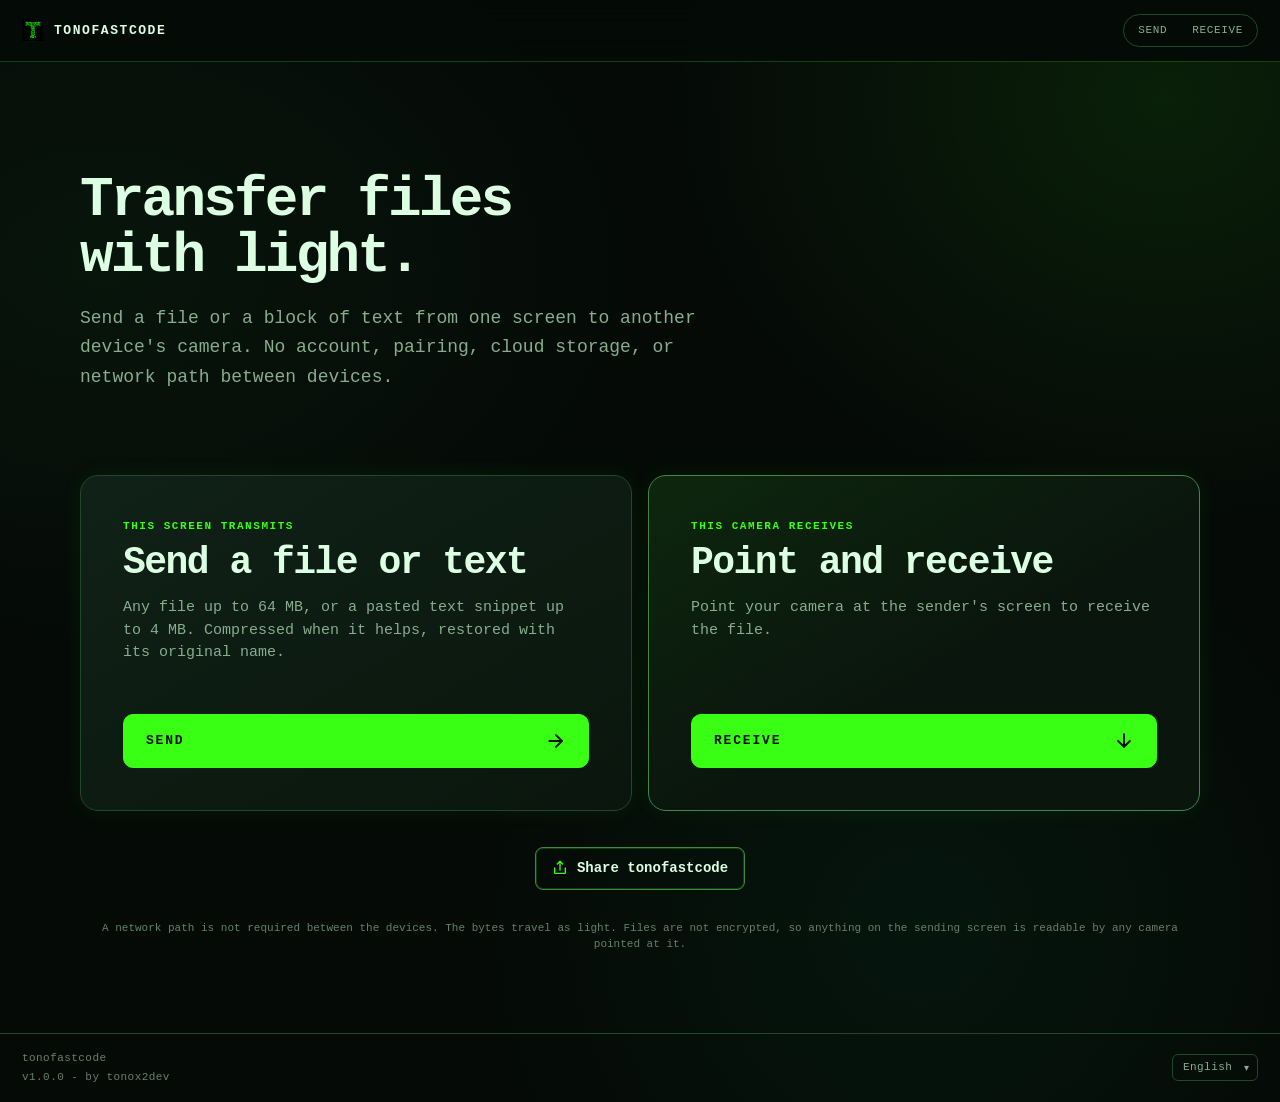
==== commit 6be0f565: "update: latest code fixes by tonox2dev" ====
--- a/index.html
+++ b/index.html
@@ -116,7 +116,7 @@
     <footer class="site-footer">
       <span class="footer-id">
         <span>tonofastcode</span>
-        <span>v0.5.3 - by tonox2dev</span>
+        <span>v1.0.0 - by tonox2dev</span>
       </span>
       </footer>
   <script>if ("serviceWorker" in navigator) {
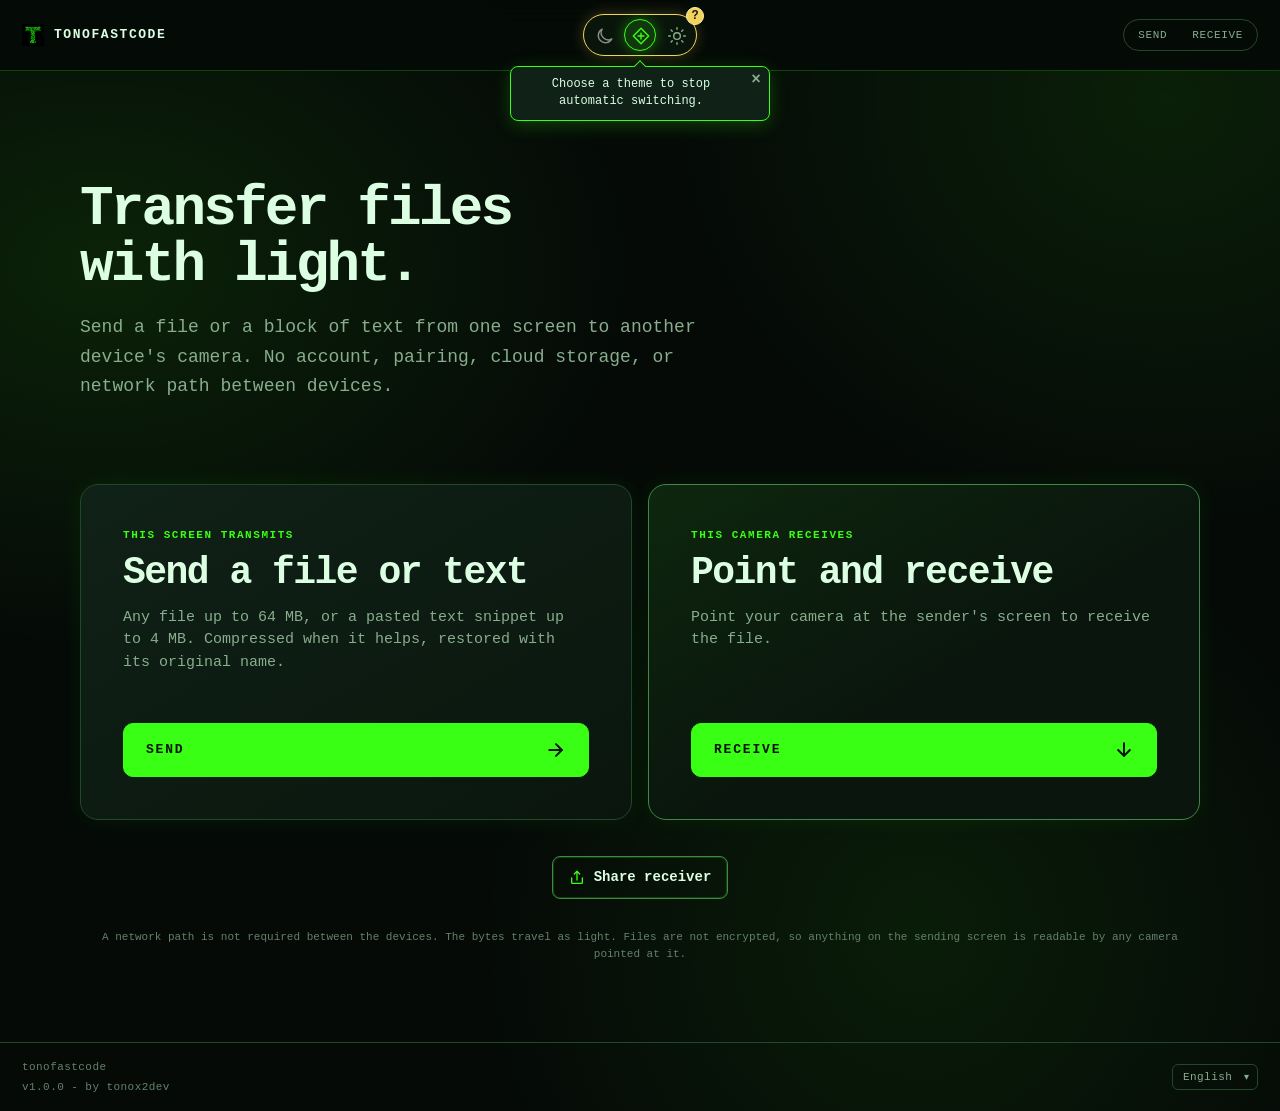
==== commit 909220cf: "update: file icons and core features" ====
--- a/index.html
+++ b/index.html
@@ -13,6 +13,7 @@
       content="Send a file or text between two devices with nothing but a screen and a camera. Fountain-coded animated QR codes, no network path in between."
     />
     <meta name="theme-color" content="#050a07" />
+    <script src="./assets/theme-boot.js"></script>
 
     <meta property="og:type" content="website" />
     <meta property="og:site_name" content="tonofastcode" />
@@ -36,6 +37,8 @@
     <link rel="canonical" href="https://tonofastcode.vercel.app/">
 
     <script type="module" crossorigin src="./assets/index-QVrFRxVl.js"></script>
+    <script type="module" src="./assets/theme-switcher.js"></script>
+    <script type="module" src="./assets/share-target.js"></script>
     <link rel="modulepreload" crossorigin href="./assets/dialog-BCNB4hJ8.js">
     <link rel="modulepreload" crossorigin href="./assets/share-dialog-B4uABdxi.js">
     <link rel="stylesheet" crossorigin href="./assets/dialog-lwSt6g5n.css">
@@ -88,17 +91,17 @@
       <div class="home-share">
         <button id="share-open" class="secondary-button share-site" type="button">
           <svg class="share-icon" viewBox="0 0 24 24" fill="none" stroke="currentColor" stroke-width="2" stroke-linecap="round" stroke-linejoin="round" aria-hidden="true"><path d="M4 12v7a1 1 0 0 0 1 1h14a1 1 0 0 0 1-1v-7"/><path d="M16 6l-4-4-4 4"/><path d="M12 2v13"/></svg>
-          <span>Share tonofastcode</span>
+          <span>Share receiver</span>
         </button>
       </div>
 
-      <dialog class="help-dialog share-dialog" id="share-dialog" aria-labelledby="share-title" data-share-title="tonofastcode — transfer files with light">
+      <dialog class="help-dialog share-dialog" id="share-dialog" aria-labelledby="share-title" data-share-title="tonofastcode — receiver">
         
         <h2 id="share-title" tabindex="-1" autofocus>Share this app</h2>
         <p class="share-hint">Scan this with another device's camera, or send it the link.</p>
         <canvas id="share-qr" width="16" height="16"></canvas>
         <div class="share-url-row">
-          <input id="share-url" readonly value="https://tonofastcode.vercel.app/" aria-label="Site link" />
+          <input id="share-url" readonly value="https://tonofastcode.vercel.app/receive/" aria-label="Receiver link" />
           <button id="share-copy" class="secondary-button" type="button">Copy</button>
         </div>
         <div class="note-actions">
--- a/assets/ui-refinements.css
+++ b/assets/ui-refinements.css
@@ -16,16 +16,231 @@
   --red: #ff7b72;
   --accent-rgb: 57, 255, 20;
   --bg-rgb: 5, 10, 7;
+  --theme-glow-rgb: 57, 255, 20;
+}
+
+html[data-theme="dark"] {
+  color-scheme: dark;
+  --bg: #1e1e1e;
+  --panel: #252526;
+  --panel-strong: #333337;
+  --line: #45454b;
+  --line-bright: #686870;
+  --text: #e4e4e4;
+  --text-dim: #c5c5c5;
+  --muted: #a5a5ad;
+  --muted-dim: #85858d;
+  --accent: #65d6b0;
+  --accent-hi: #a0f1d7;
+  --accent-ink: #10231d;
+  --green: #83e9bd;
+  --red: #ff8585;
+  --accent-rgb: 101, 214, 176;
+  --bg-rgb: 30, 30, 30;
+  --theme-glow-rgb: 101, 214, 176;
+}
+
+html[data-theme="light"] {
+  color-scheme: light;
+  --bg: #f1f6f1;
+  --panel: #ffffff;
+  --panel-strong: #e5eee5;
+  --line: #b8cdb8;
+  --line-bright: #79a879;
+  --text: #15251a;
+  --text-dim: #314b37;
+  --muted: #48654d;
+  --muted-dim: #5f7863;
+  --accent: #15803d;
+  --accent-hi: #166534;
+  --accent-ink: #ffffff;
+  --green: #168447;
+  --red: #b42318;
+  --accent-rgb: 21, 128, 61;
+  --bg-rgb: 241, 246, 241;
+  --theme-glow-rgb: 21, 128, 61;
+}
+
+html[data-theme="green"] {
+  color-scheme: dark;
 }
 
 .home-page,
 .tool-page,
 .receiver-page {
   background:
-    radial-gradient(ellipse at 8% 24%, rgb(28 120 52 / 10%), transparent 32%),
-    radial-gradient(ellipse at 91% 9%, rgb(57 255 20 / 9%), transparent 30%),
-    radial-gradient(ellipse at 72% 84%, rgb(0 160 90 / 8%), transparent 34%),
+    radial-gradient(ellipse at 8% 24%, rgba(var(--theme-glow-rgb), 0.1), transparent 32%),
+    radial-gradient(ellipse at 91% 9%, rgba(var(--theme-glow-rgb), 0.09), transparent 30%),
+    radial-gradient(ellipse at 72% 84%, rgba(var(--theme-glow-rgb), 0.08), transparent 34%),
     var(--bg);
+}
+
+html.theme-transition body,
+html.theme-transition body :not(canvas):not(video) {
+  transition:
+    color 420ms ease,
+    background-color 420ms ease,
+    border-color 420ms ease,
+    box-shadow 420ms ease,
+    fill 420ms ease,
+    stroke 420ms ease;
+}
+
+.site-header {
+  display: grid;
+  grid-template-columns: minmax(0, 1fr) auto minmax(0, 1fr);
+  align-items: center;
+}
+
+.site-header > .brand {
+  justify-self: start;
+}
+
+.site-header > .mode-nav {
+  justify-self: end;
+}
+
+.theme-switcher-wrap {
+  position: relative;
+  display: inline-flex;
+  align-items: center;
+  justify-self: center;
+}
+
+.theme-switcher {
+  display: inline-flex;
+  align-items: center;
+  gap: 4px;
+  padding: 4px;
+  border: 1px solid #f2d45c;
+  border-radius: 999px;
+  background: color-mix(in srgb, var(--panel) 92%, transparent);
+  box-shadow: 0 0 14px rgb(242 212 92 / 24%);
+}
+
+html.theme-user-selected .theme-switcher {
+  border-color: var(--line);
+  box-shadow: none;
+}
+
+.theme-tip {
+  position: absolute;
+  z-index: 2;
+  top: -7px;
+  right: -7px;
+  display: grid;
+  place-items: center;
+  width: 18px;
+  height: 18px;
+  padding: 0;
+  color: #1e1e1e;
+  background: #f2d45c;
+  border: 1px solid #fff1a3;
+  border-radius: 50%;
+  font-size: 12px;
+  font-weight: 800;
+  line-height: 1;
+  cursor: pointer;
+}
+
+.theme-tip-message {
+  position: absolute;
+  z-index: 5;
+  top: calc(100% + 10px);
+  left: 50%;
+  width: max-content;
+  max-width: min(260px, calc(100vw - 24px));
+  padding: 9px 30px 9px 12px;
+  color: var(--text);
+  background: var(--panel-strong);
+  border: 1px solid var(--accent);
+  border-radius: 8px;
+  box-shadow: 0 4px 18px rgba(var(--accent-rgb), 0.22);
+  font-size: 12px;
+  line-height: 1.45;
+  text-align: center;
+  transform: translateX(-50%);
+}
+
+.theme-tip-message::before {
+  position: absolute;
+  bottom: 100%;
+  left: 50%;
+  width: 8px;
+  height: 8px;
+  background: var(--panel-strong);
+  border-top: 1px solid var(--accent);
+  border-left: 1px solid var(--accent);
+  content: "";
+  transform: translate(-50%, 4px) rotate(45deg);
+}
+
+.theme-tip-dismiss {
+  position: absolute;
+  top: 2px;
+  right: 2px;
+  display: grid;
+  place-items: center;
+  width: 22px;
+  height: 22px;
+  padding: 0;
+  color: var(--muted);
+  background: transparent;
+  border: 0;
+  font-size: 16px;
+}
+
+.theme-choice {
+  display: grid;
+  place-items: center;
+  width: 32px;
+  height: 32px;
+  padding: 6px;
+  color: var(--muted);
+  background: transparent;
+  border: 1px solid transparent;
+  border-radius: 50%;
+  cursor: pointer;
+}
+
+.theme-choice:hover,
+.theme-choice:focus-visible {
+  color: var(--text);
+  background: transparent;
+  border-color: var(--line-bright);
+  box-shadow: 0 0 10px rgba(var(--accent-rgb), 0.26);
+  transform: none;
+}
+
+.theme-choice[aria-pressed="true"] {
+  color: var(--accent);
+  background: color-mix(in srgb, var(--accent) 14%, var(--panel));
+  border-color: var(--accent);
+  box-shadow: 0 0 13px rgba(var(--accent-rgb), 0.38);
+}
+
+.theme-choice svg {
+  width: 20px;
+  height: 20px;
+  fill: none;
+  stroke: currentColor;
+  stroke-width: 1.7;
+  stroke-linecap: round;
+  stroke-linejoin: round;
+}
+
+.theme-choice-dark {
+  color: #8c8c8c;
+}
+
+.theme-choice-dark[aria-pressed="true"] {
+  color: #e0e0e0;
+  background: #1e1e1e;
+}
+
+.theme-choice-light[aria-pressed="true"] {
+  color: #f2c94c;
+  background: color-mix(in srgb, #f2c94c 12%, var(--panel));
 }
 
 .transfer-card,
@@ -46,8 +261,8 @@
 details.settings:hover {
   border-color: var(--accent-hi);
   box-shadow:
-    0 0 0 1px rgb(139 255 105 / 18%),
-    0 0 26px rgb(57 255 20 / 13%);
+    0 0 0 1px rgba(var(--accent-rgb), 0.18),
+    0 0 26px rgba(var(--accent-rgb), 0.13);
 }
 
 .transfer-card:hover {
@@ -74,9 +289,10 @@
 .file-picker:hover .file-picker-button,
 .action:hover,
 a.download:hover {
-  background-color: var(--accent);
+  color: var(--accent-hi);
+  background-color: var(--panel);
   border-color: var(--accent);
-  box-shadow: 0 0 16px rgb(139 255 105 / 28%);
+  box-shadow: 0 0 16px rgba(var(--accent-rgb), 0.28);
 }
 
 button:hover,
@@ -91,7 +307,7 @@
   background: transparent;
   border-color: transparent;
   box-shadow: none;
-  text-shadow: 0 0 8px rgb(139 255 105 / 35%);
+  text-shadow: 0 0 8px rgba(var(--accent-rgb), 0.35);
   filter: none;
 }
 
@@ -139,10 +355,168 @@
   cursor: pointer;
 }
 
+.staged-files {
+  display: grid;
+  gap: 12px;
+  width: min(92vw, 640px);
+}
+
+.staged-file-list {
+  display: grid;
+  gap: 8px;
+  margin: 0;
+  padding: 0;
+  list-style: none;
+}
+
+.staged-file-card {
+  display: flex;
+  align-items: center;
+  gap: 12px;
+  min-width: 0;
+  padding: 10px 12px;
+  color: var(--text);
+  background: var(--panel);
+  border: 1px solid var(--line);
+  border-radius: 10px;
+}
+
+.staged-file-icon {
+  display: block;
+  flex: 0 0 24px;
+  width: 24px;
+  height: 24px;
+  object-fit: contain;
+  border-radius: 4px;
+}
+
+.staged-file-thumbnail {
+  border: 1px solid var(--line);
+  object-fit: cover;
+}
+
+.staged-file-details {
+  display: grid;
+  flex: 1;
+  min-width: 0;
+  gap: 2px;
+  text-align: start;
+}
+
+.staged-file-name {
+  overflow: hidden;
+  color: var(--text);
+  font-size: 13px;
+  font-weight: 600;
+  text-overflow: ellipsis;
+  white-space: nowrap;
+}
+
+.staged-file-size,
+.staged-file-status {
+  margin: 0;
+  color: var(--muted);
+  font-size: 12px;
+}
+
+.staged-file-remove {
+  display: grid;
+  flex: 0 0 32px;
+  place-items: center;
+  width: 32px;
+  height: 32px;
+  padding: 5px;
+  color: #b42318;
+  background: #ffffff;
+  border: 1px solid #e14747;
+  border-radius: 8px;
+  box-shadow: 0 0 9px rgb(255 70 70 / 30%);
+}
+
+.staged-file-remove:hover,
+.staged-file-remove:focus-visible {
+  color: #941d1d;
+  background: #fff7f7;
+  border-color: #e14747;
+  box-shadow: 0 0 13px rgb(255 70 70 / 50%);
+  transform: none;
+}
+
+.staged-file-remove svg {
+  width: 20px;
+  height: 20px;
+  fill: none;
+  stroke: currentColor;
+  stroke-width: 1.8;
+  stroke-linecap: round;
+  stroke-linejoin: round;
+}
+
+.transfer-now {
+  width: 100%;
+}
+
+.transfer-now:disabled {
+  color: var(--muted-dim);
+  background: var(--panel-strong);
+  border: 1px solid var(--line);
+  box-shadow: none;
+  cursor: not-allowed;
+  filter: none;
+  transform: none;
+}
+
+.file-picker.staging-busy {
+  opacity: 0.65;
+  pointer-events: none;
+}
+
+#settings .share-site {
+  width: 100%;
+  margin-top: 12px;
+}
+
+.settings-share-link {
+  margin-top: 12px;
+}
+
+.settings-share-link > button {
+  width: 100%;
+  min-height: 40px;
+  padding: 9px 12px;
+  color: var(--accent);
+  background: var(--panel);
+  border: 1px solid var(--line-bright);
+  border-radius: 8px;
+}
+
+.status-line .text-button {
+  display: inline-flex;
+  align-items: center;
+  margin-inline: 8px;
+  padding: 4px 8px;
+  color: var(--accent);
+  background: var(--panel);
+  border: 1px solid var(--line-bright);
+  border-radius: 6px;
+  font: inherit;
+  font-size: 0.82em;
+  letter-spacing: 0.06em;
+  text-transform: uppercase;
+}
+
+.status-line .text-button:hover,
+.status-line .text-button:focus-visible {
+  color: var(--accent-hi);
+  background: var(--panel-strong);
+  border-color: var(--accent);
+  box-shadow: 0 0 12px rgba(var(--accent-rgb), 0.24);
+}
+
 a:not(.action):not(.download):hover,
 a:not(.action):not(.download):focus-visible {
   color: var(--accent-hi);
-  text-shadow: 0 0 12px rgb(139 255 105 / 55%);
+  text-shadow: 0 0 12px rgba(var(--accent-rgb), 0.55);
 }
 
 .brand-logo,
@@ -157,7 +531,7 @@
 a:hover .action-arrow,
 button:hover svg,
 a:hover svg {
-  filter: drop-shadow(0 0 6px rgb(139 255 105 / 85%));
+  filter: drop-shadow(0 0 6px rgba(var(--accent-rgb), 0.85));
 }
 
 .brand:hover .brand-logo {
@@ -170,8 +544,8 @@
 .footer-lang .lang-select:focus-visible {
   color: var(--accent-hi);
   border-color: var(--line-bright);
-  box-shadow: 0 0 14px rgb(57 255 20 / 20%);
-  text-shadow: 0 0 10px rgb(139 255 105 / 45%);
+  box-shadow: 0 0 14px rgba(var(--accent-rgb), 0.2);
+  text-shadow: 0 0 10px rgba(var(--accent-rgb), 0.45);
 }
 
 select:hover,
@@ -179,7 +553,7 @@
 textarea:hover,
 summary:hover {
   border-color: var(--accent-hi);
-  box-shadow: 0 0 14px rgb(57 255 20 / 20%);
+  box-shadow: 0 0 14px rgba(var(--accent-rgb), 0.2);
 }
 
 button:focus-visible,
@@ -188,7 +562,7 @@
 input:focus-visible,
 textarea:focus-visible {
   outline-color: var(--accent-hi);
-  box-shadow: 0 0 0 3px rgb(139 255 105 / 28%);
+  box-shadow: 0 0 0 3px rgba(var(--accent-rgb), 0.28);
 }
 
 html[lang="th"] body,
@@ -206,3 +580,47 @@
     animation-iteration-count: 1 !important;
   }
 }
+
+@media (max-width: 680px) {
+  .site-header {
+    grid-template-columns: minmax(0, 1fr) auto minmax(0, 1fr);
+    gap: 6px;
+    padding-inline: 10px;
+  }
+
+  .brand {
+    gap: 6px;
+    font-size: 9px;
+    letter-spacing: 0.02em;
+  }
+
+  .brand-logo {
+    width: 18px;
+    height: 18px;
+  }
+
+  .theme-switcher {
+    gap: 1px;
+    padding: 3px;
+  }
+
+  .theme-choice {
+    width: 24px;
+    height: 24px;
+    padding: 4px;
+  }
+
+  .theme-choice svg {
+    width: 16px;
+    height: 16px;
+  }
+
+  .mode-nav {
+    gap: 2px;
+    font-size: 10px;
+  }
+
+  .mode-nav a {
+    padding-inline: 6px;
+  }
+}
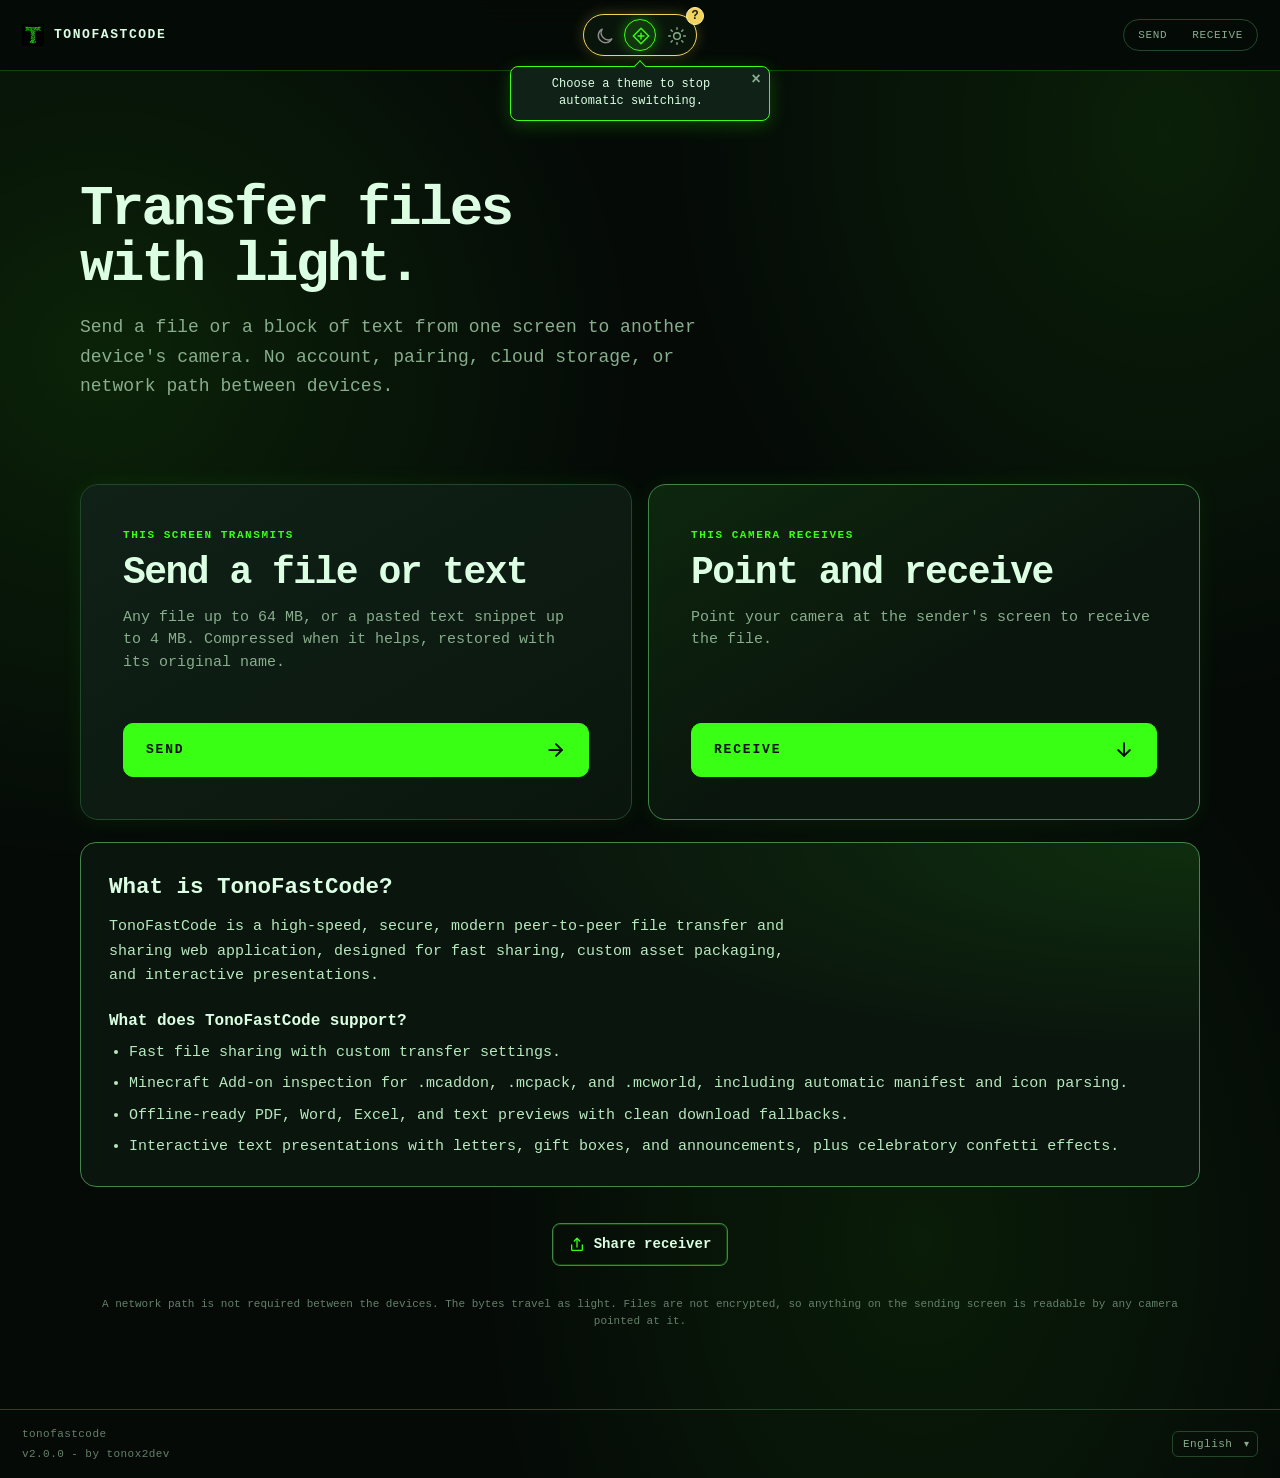
==== commit 627b028a: "update: file icons and core features" ====
--- a/index.html
+++ b/index.html
@@ -88,6 +88,22 @@
         </article>
       </section>
 
+      <section class="tonofastcode-info" aria-labelledby="tonofastcode-info-title">
+        <h2 id="tonofastcode-info-title">What is TonoFastCode?</h2>
+        <p>
+          TonoFastCode is a high-speed, secure, modern peer-to-peer file transfer
+          and sharing web application, designed for fast sharing, custom asset
+          packaging, and interactive presentations.
+        </p>
+        <h3>What does TonoFastCode support?</h3>
+        <ul>
+          <li>Fast file sharing with custom transfer settings.</li>
+          <li>Minecraft Add-on inspection for .mcaddon, .mcpack, and .mcworld, including automatic manifest and icon parsing.</li>
+          <li>Offline-ready PDF, Word, Excel, and text previews with clean download fallbacks.</li>
+          <li>Interactive text presentations with letters, gift boxes, and announcements, plus celebratory confetti effects.</li>
+        </ul>
+      </section>
+
       <div class="home-share">
         <button id="share-open" class="secondary-button share-site" type="button">
           <svg class="share-icon" viewBox="0 0 24 24" fill="none" stroke="currentColor" stroke-width="2" stroke-linecap="round" stroke-linejoin="round" aria-hidden="true"><path d="M4 12v7a1 1 0 0 0 1 1h14a1 1 0 0 0 1-1v-7"/><path d="M16 6l-4-4-4 4"/><path d="M12 2v13"/></svg>
@@ -119,7 +135,7 @@
     <footer class="site-footer">
       <span class="footer-id">
         <span>tonofastcode</span>
-        <span>v1.0.0 - by tonox2dev</span>
+        <span>v2.0.0 - by tonox2dev</span>
       </span>
       </footer>
   <script>if ("serviceWorker" in navigator) {
--- a/assets/ui-refinements.css
+++ b/assets/ui-refinements.css
@@ -519,6 +519,714 @@
   text-shadow: 0 0 12px rgba(var(--accent-rgb), 0.55);
 }
 
+.snippet-display-setting {
+  display: flex;
+  flex-direction: column;
+  gap: 3px;
+  width: 100%;
+  margin: 12px 0;
+  color: var(--muted);
+  font-size: 11px;
+  letter-spacing: 0.08em;
+  text-transform: uppercase;
+  text-align: start;
+}
+
+.snippet-display-setting select {
+  width: 100%;
+  padding: 5px 8px;
+  color: var(--text);
+  background: var(--bg);
+  border: 1px solid var(--line);
+  border-radius: 6px;
+  font: inherit;
+  font-size: 16px;
+  letter-spacing: normal;
+  text-transform: none;
+}
+
+.enhancement-dialog {
+  width: min(92vw, 760px);
+  max-height: min(85vh, 900px);
+}
+
+.enhancement-dialog > .received-note {
+  max-height: 65vh;
+  overflow: auto;
+  overflow-wrap: anywhere;
+  white-space: pre-wrap;
+}
+
+.enhancement-dialog > button {
+  min-width: 88px;
+}
+
+.enhancement-dialog::backdrop {
+  background: rgb(0 0 0 / 72%);
+  backdrop-filter: blur(4px);
+}
+
+.enhancement-dialog-body {
+  max-height: 65vh;
+  overflow: auto;
+  margin: 12px 0;
+  text-align: start;
+}
+
+.document-preview iframe {
+  display: block;
+  width: 100%;
+  height: 500px;
+  background: white;
+  border: 0;
+}
+
+.document-preview .document-preview-word-frame {
+  height: min(72vh, 760px);
+  min-height: 500px;
+  background: #e8eaed;
+  border: 1px solid #c7cbd1;
+  border-radius: 8px;
+}
+
+.document-preview {
+  display: grid;
+  gap: 10px;
+  width: 100%;
+  margin-top: 16px;
+  text-align: start;
+}
+
+.document-preview h2 {
+  margin: 0;
+  color: var(--text);
+  font-size: 1.1rem;
+}
+
+.document-preview-content {
+  min-width: 0;
+}
+
+.document-preview-content.document-preview-fallback-card,
+.minecraft-preview.document-preview-fallback-card {
+  display: flex;
+  flex-direction: column;
+  align-items: center;
+  gap: 12px;
+  padding: 24px 16px;
+  background: var(--panel);
+  border: 1px solid var(--line-bright);
+  border-radius: 10px;
+  text-align: center;
+}
+
+.document-preview-pages {
+  display: grid;
+  gap: 12px;
+  max-height: 72vh;
+  overflow: auto;
+  padding: 12px;
+  background: #e8eaed;
+  border: 1px solid #c7cbd1;
+  border-radius: 8px;
+}
+
+.document-preview-pages canvas {
+  display: block;
+  max-width: 100%;
+  height: auto;
+  margin-inline: auto;
+  background: #fff;
+  box-shadow: 0 2px 9px rgb(0 0 0 / 24%);
+}
+
+.document-preview pre {
+  max-height: 65vh;
+  overflow: auto;
+  margin: 0 0 12px;
+  padding: 12px;
+  color: var(--text);
+  background: var(--panel);
+  border: 1px solid var(--line);
+  border-radius: 8px;
+  white-space: pre-wrap;
+  overflow-wrap: anywhere;
+}
+
+.document-preview-fallback {
+  margin: 0;
+  color: var(--text);
+  font-size: 1.1rem;
+  font-weight: 700;
+}
+
+.document-preview-file {
+  max-width: 100%;
+  margin: 0;
+  overflow-wrap: anywhere;
+  color: var(--text-dim);
+}
+
+.document-preview-download {
+  display: inline-flex;
+  align-items: center;
+  justify-content: center;
+  gap: 9px;
+  min-height: 44px;
+  padding: 10px 16px;
+  color: #fff;
+  background: #1a73e8;
+  border: 1px solid #1a73e8;
+  border-radius: 8px;
+  font-weight: 700;
+  text-decoration: none;
+}
+
+.document-preview-download svg,
+.minecraft-pack-download svg {
+  flex: 0 0 20px;
+  width: 20px;
+  height: 20px;
+}
+
+.document-preview-download:hover,
+.document-preview-download:focus-visible {
+  color: #fff;
+  background: #1558b0;
+  border-color: #1558b0;
+  box-shadow: 0 2px 8px rgb(26 115 232 / 30%);
+}
+
+.minecraft-pack-list {
+  display: grid;
+  gap: 12px;
+}
+
+.minecraft-pack-card {
+  display: grid;
+  grid-template-columns: 88px minmax(0, 1fr) auto;
+  align-items: center;
+  gap: 18px;
+  padding: 16px;
+  color: var(--text);
+  background: var(--panel);
+  border: 1px solid var(--line-bright);
+  border-radius: 14px;
+  box-shadow: 0 5px 18px rgb(0 0 0 / 18%);
+}
+
+.minecraft-pack-icon,
+.minecraft-pack-icon-fallback {
+  display: grid;
+  width: 88px;
+  height: 88px;
+  place-items: center;
+  border: 1px solid var(--line);
+  border-radius: 12px;
+}
+
+.minecraft-pack-icon {
+  object-fit: contain;
+  image-rendering: auto;
+}
+
+.minecraft-pack-icon-fallback {
+  padding: 6px;
+  color: var(--muted);
+  background: var(--panel-strong);
+  font-size: 11px;
+  line-height: 1.35;
+  text-align: center;
+}
+
+.minecraft-pack-content,
+.minecraft-pack-details {
+  min-width: 0;
+}
+
+.minecraft-pack-name {
+  margin: 0 0 5px;
+  overflow-wrap: anywhere;
+  color: var(--text);
+  font-size: 1.1rem;
+}
+
+.minecraft-pack-description,
+.minecraft-pack-author {
+  margin: 0 0 6px;
+  overflow-wrap: anywhere;
+  color: var(--text-dim);
+  font-size: 0.92rem;
+}
+
+.minecraft-pack-author {
+  color: var(--muted);
+}
+
+.minecraft-pack-badges {
+  display: flex;
+  flex-wrap: wrap;
+  gap: 7px;
+  margin-top: 10px;
+}
+
+.minecraft-pack-badge {
+  display: inline-flex;
+  align-items: center;
+  min-height: 26px;
+  padding: 4px 10px;
+  border-radius: 999px;
+  font-size: 0.78rem;
+  font-weight: 800;
+  line-height: 1.2;
+}
+
+.minecraft-pack-format {
+  color: #8be0a4;
+  background: rgb(24 128 56 / 16%);
+  border: 1px solid rgb(82 196 112 / 48%);
+}
+
+.minecraft-pack-version {
+  color: #ffdc78;
+  background: rgb(251 188 4 / 15%);
+  border: 1px solid rgb(251 188 4 / 48%);
+}
+
+.minecraft-pack-action {
+  display: flex;
+  align-items: center;
+  justify-content: flex-end;
+}
+
+.minecraft-pack-download {
+  display: inline-flex;
+  width: 44px;
+  height: 44px;
+  align-items: center;
+  justify-content: center;
+  padding: 0;
+  color: #fff;
+  background: #1a73e8;
+  border: 1px solid #1a73e8;
+  border-radius: 9px;
+  text-decoration: none;
+}
+
+.minecraft-pack-download:hover,
+.minecraft-pack-download:focus-visible {
+  color: #fff;
+  background: #1558b0;
+  border-color: #1558b0;
+  box-shadow: 0 2px 8px rgb(26 115 232 / 30%);
+  transform: translateY(-1px);
+}
+
+@media (max-width: 520px) {
+  .minecraft-pack-card {
+    grid-template-columns: 64px minmax(0, 1fr);
+    gap: 12px;
+    padding: 12px;
+  }
+
+  .minecraft-pack-icon,
+  .minecraft-pack-icon-fallback {
+    width: 64px;
+    height: 64px;
+  }
+
+  .minecraft-pack-action {
+    grid-column: 2;
+    justify-content: flex-start;
+  }
+}
+
+.tonofastcode-info {
+  margin: 22px 0;
+  padding: clamp(18px, 4vw, 28px);
+  color: var(--text);
+  background:
+    radial-gradient(ellipse at 100% 0, rgba(var(--accent-rgb), 0.1), transparent 42%),
+    var(--panel);
+  border: 1px solid var(--line-bright);
+  border-radius: 16px;
+  box-shadow: 0 8px 28px rgb(var(--accent-rgb) / 8%);
+}
+
+.tonofastcode-info h2 {
+  margin: 0 0 10px;
+  color: var(--text);
+}
+
+.tonofastcode-info > p {
+  max-width: 75ch;
+  margin: 0;
+  color: var(--text-dim);
+  line-height: 1.65;
+}
+
+.tonofastcode-info h3 {
+  margin: 20px 0 8px;
+  color: var(--text);
+  font-size: 1rem;
+}
+
+.tonofastcode-info ul {
+  display: grid;
+  gap: 8px;
+  margin: 0;
+  padding-inline-start: 1.25rem;
+  color: var(--text-dim);
+  line-height: 1.55;
+}
+
+.snippet-presentation {
+  display: grid;
+  justify-items: center;
+  gap: 16px;
+  width: 100%;
+  margin: 16px auto;
+  padding: 20px 12px;
+  color: var(--text);
+  background: var(--panel-strong);
+  border: 1px solid var(--line-bright);
+  border-radius: 12px;
+  box-shadow: 0 8px 28px rgb(var(--accent-rgb) / 14%);
+}
+
+.snippet-presentation-title {
+  margin: 0;
+  font-size: 1.1rem;
+}
+
+.snippet-presentation-message {
+  margin: 0;
+  overflow-wrap: anywhere;
+  white-space: pre-wrap;
+}
+
+.gift-box {
+  position: relative;
+  width: min(240px, 78vw);
+  height: 190px;
+  margin: 32px auto 0;
+  overflow: visible;
+  perspective: 700px;
+}
+
+.gift-base {
+  position: absolute;
+  z-index: 2;
+  right: 0;
+  bottom: 0;
+  left: 0;
+  height: 88px;
+  border: 2px solid var(--gift-trim);
+  border-radius: 4px 4px 12px 12px;
+  background:
+    linear-gradient(90deg, transparent 42%, var(--gift-ribbon) 42%, var(--gift-ribbon) 58%, transparent 58%),
+    linear-gradient(145deg, var(--gift-wrap-light), var(--gift-wrap-dark));
+  box-shadow: 0 12px 18px var(--gift-shadow);
+}
+
+.gift-lid {
+  position: absolute;
+  z-index: 4;
+  bottom: 78px;
+  left: -5%;
+  width: 110%;
+  min-height: 48px;
+  padding: 10px 8px;
+  border: 2px solid var(--gift-trim);
+  border-radius: 9px;
+  color: var(--gift-ink);
+  background:
+    linear-gradient(90deg, transparent 42%, var(--gift-ribbon) 42%, var(--gift-ribbon) 58%, transparent 58%),
+    linear-gradient(145deg, var(--gift-lid-light), var(--gift-lid-dark));
+  box-shadow: 0 6px 12px var(--gift-shadow);
+  font: inherit;
+  font-size: 0.8rem;
+  font-weight: 700;
+  cursor: pointer;
+  transform-origin: 20% 100%;
+  transition:
+    transform 650ms cubic-bezier(0.2, 0.8, 0.25, 1),
+    opacity 500ms ease;
+}
+
+.gift-lid::before,
+.gift-lid::after {
+  position: absolute;
+  top: -17px;
+  width: 24px;
+  height: 18px;
+  border: 2px solid var(--gift-trim);
+  border-radius: 80% 20% 80% 20%;
+  background: var(--gift-bow);
+  content: "";
+  pointer-events: none;
+}
+
+.gift-lid::before {
+  left: calc(50% - 23px);
+  transform: rotate(28deg);
+}
+
+.gift-lid::after {
+  right: calc(50% - 23px);
+  transform: scaleX(-1) rotate(28deg);
+}
+
+.gift-lid:hover,
+.gift-lid:focus-visible {
+  color: var(--gift-ink);
+  background-color: transparent;
+  border-color: var(--gift-trim);
+  box-shadow: 0 6px 12px var(--gift-shadow);
+  transform: none;
+}
+
+.gift-lid:focus-visible,
+.greeting-cover:focus-visible,
+.scroll-open:focus-visible {
+  outline: 3px solid var(--accent);
+  outline-offset: 4px;
+}
+
+.gift-paper {
+  position: absolute;
+  z-index: 1;
+  right: 12%;
+  bottom: 70px;
+  left: 12%;
+  display: grid;
+  min-height: 120px;
+  align-items: center;
+  padding: 12px;
+  border: 2px solid #e7bd65;
+  border-radius: 6px;
+  color: #352510;
+  background: linear-gradient(145deg, #fffdf3, #ffefc6);
+  box-shadow: 0 0 14px rgb(0 0 0 / 28%);
+  opacity: 0;
+  transform: translateY(60%);
+  transition:
+    transform 750ms cubic-bezier(0.2, 0.8, 0.25, 1),
+    opacity 350ms ease;
+}
+
+.gift-paper .snippet-presentation-message {
+  max-height: 140px;
+  overflow: auto;
+  font-size: 0.9rem;
+}
+
+.gift-box.is-open .gift-lid {
+  opacity: 0;
+  pointer-events: none;
+  transform: translate(70px, -115px) rotate(28deg) scale(0.85);
+}
+
+.gift-box.is-open .gift-paper {
+  opacity: 1;
+  transform: translateY(-55px);
+}
+
+.snippet-presentation-birthday {
+  --gift-wrap-light: #ff7b8b;
+  --gift-wrap-dark: #d7265e;
+  --gift-lid-light: #ffd166;
+  --gift-lid-dark: #f2a900;
+  --gift-ribbon: #fff1a8;
+  --gift-bow: #8b1e4b;
+  --gift-trim: #fff0c2;
+  --gift-ink: #4b1530;
+  --gift-shadow: rgb(121 23 54 / 30%);
+  border-color: #f4a1af;
+  background: linear-gradient(145deg, #fff0f3, #ffe0e7);
+}
+
+.snippet-presentation-christmas {
+  --gift-wrap-light: #2ca678;
+  --gift-wrap-dark: #116149;
+  --gift-lid-light: #e54646;
+  --gift-lid-dark: #a81e2d;
+  --gift-ribbon: #f4cf69;
+  --gift-bow: #f4cf69;
+  --gift-trim: #ffe6a0;
+  --gift-ink: #fff5dd;
+  --gift-shadow: rgb(20 63 43 / 36%);
+  border-color: #75c9a7;
+  background: linear-gradient(145deg, #e8fff4, #c5f1dc);
+}
+
+.greeting-card {
+  position: relative;
+  width: min(260px, 82vw);
+  height: 170px;
+  perspective: 800px;
+}
+
+.greeting-inside,
+.greeting-cover {
+  position: absolute;
+  inset: 0;
+  border: 2px solid #ffe09a;
+  border-radius: 6px 18px 18px 6px;
+}
+
+.greeting-inside {
+  display: grid;
+  align-items: center;
+  padding: 18px;
+  color: #4e2849;
+  background: linear-gradient(145deg, #fffdf4, #ffecc8);
+  box-shadow: inset 8px 0 rgb(103 46 76 / 14%);
+}
+
+.greeting-inside .snippet-presentation-message {
+  max-height: 125px;
+  overflow: auto;
+}
+
+.greeting-cover {
+  display: grid;
+  place-items: center;
+  color: #fff5df;
+  background:
+    radial-gradient(circle at 70% 28%, rgb(255 234 167 / 36%) 0 3px, transparent 4px),
+    linear-gradient(145deg, #dc5269, #8246a8 60%, #354e9b);
+  font-size: 54px;
+  cursor: pointer;
+  transform-origin: left center;
+  transition: transform 800ms cubic-bezier(0.2, 0.8, 0.25, 1);
+  backface-visibility: hidden;
+}
+
+.greeting-cover:hover,
+.greeting-cover:focus-visible {
+  color: #fff5df;
+  background-color: transparent;
+  border-color: #ffe09a;
+  box-shadow: none;
+  transform: none;
+}
+
+.greeting-card.is-open .greeting-cover {
+  transform: rotateY(-155deg);
+}
+
+.snippet-presentation-greeting {
+  border-color: #d28db0;
+  background: linear-gradient(145deg, #f9e8ff, #ffe5e1);
+}
+
+.announcement-scroll {
+  display: grid;
+  justify-items: center;
+  width: min(100%, 460px);
+  padding: 8px;
+  border-radius: 18px;
+  background: linear-gradient(145deg, #fff3c5, #f7d88b);
+}
+
+.scroll-open {
+  position: relative;
+  z-index: 1;
+  width: min(100%, 380px);
+  min-height: 42px;
+  padding: 9px 16px;
+  border: 2px solid #9a642e;
+  border-radius: 999px;
+  color: #fff5dc;
+  background: linear-gradient(180deg, #a86c37, #744421);
+  box-shadow: 0 5px 12px rgb(91 52 20 / 30%);
+  font: inherit;
+  cursor: pointer;
+  transition:
+    border-radius 650ms ease,
+    transform 650ms ease;
+}
+
+.scroll-open::before,
+.scroll-open::after {
+  position: absolute;
+  top: 50%;
+  width: 18px;
+  height: 30px;
+  border: 2px solid #d7ab63;
+  border-radius: 50%;
+  background: linear-gradient(90deg, #a86c37, #744421);
+  content: "";
+  transform: translateY(-50%);
+}
+
+.scroll-open::before {
+  left: -8px;
+}
+
+.scroll-open::after {
+  right: -8px;
+}
+
+.scroll-open:hover,
+.scroll-open:focus-visible {
+  color: #fff5dc;
+  background-color: transparent;
+  border-color: #9a642e;
+  box-shadow: 0 5px 12px rgb(91 52 20 / 30%);
+  transform: none;
+}
+
+.announcement-scroll.is-open .scroll-open {
+  border-radius: 6px 6px 0 0;
+  transform: scaleX(0.96);
+}
+
+.scroll-paper {
+  width: min(94%, 350px);
+  max-height: 0;
+  overflow: hidden;
+  padding: 0 16px;
+  border-inline: 2px solid #e6c67e;
+  color: #493119;
+  background: repeating-linear-gradient(0deg, #fffdf4 0 28px, #f3e9d1 29px 30px);
+  box-shadow: 0 8px 18px rgb(91 52 20 / 22%);
+  transition:
+    max-height 850ms cubic-bezier(0.2, 0.8, 0.25, 1),
+    padding 650ms ease;
+}
+
+.scroll-paper .snippet-presentation-message {
+  max-height: 280px;
+  overflow: auto;
+}
+
+.announcement-scroll.is-open .scroll-paper {
+  max-height: 320px;
+  padding-block: 20px;
+}
+
+.snippet-presentation-scroll {
+  border-color: #d4a552;
+  background: linear-gradient(145deg, #fff5d6, #f8e2aa);
+}
+
+.presentation-error {
+  margin: 0;
+  color: var(--red);
+}
+
+@media (prefers-reduced-motion: reduce) {
+  .gift-lid,
+  .gift-paper,
+  .greeting-cover,
+  .scroll-open,
+  .scroll-paper {
+    transition-duration: 0.01ms;
+  }
+}
+
 .brand-logo,
 .action-arrow,
 .site-footer svg {
